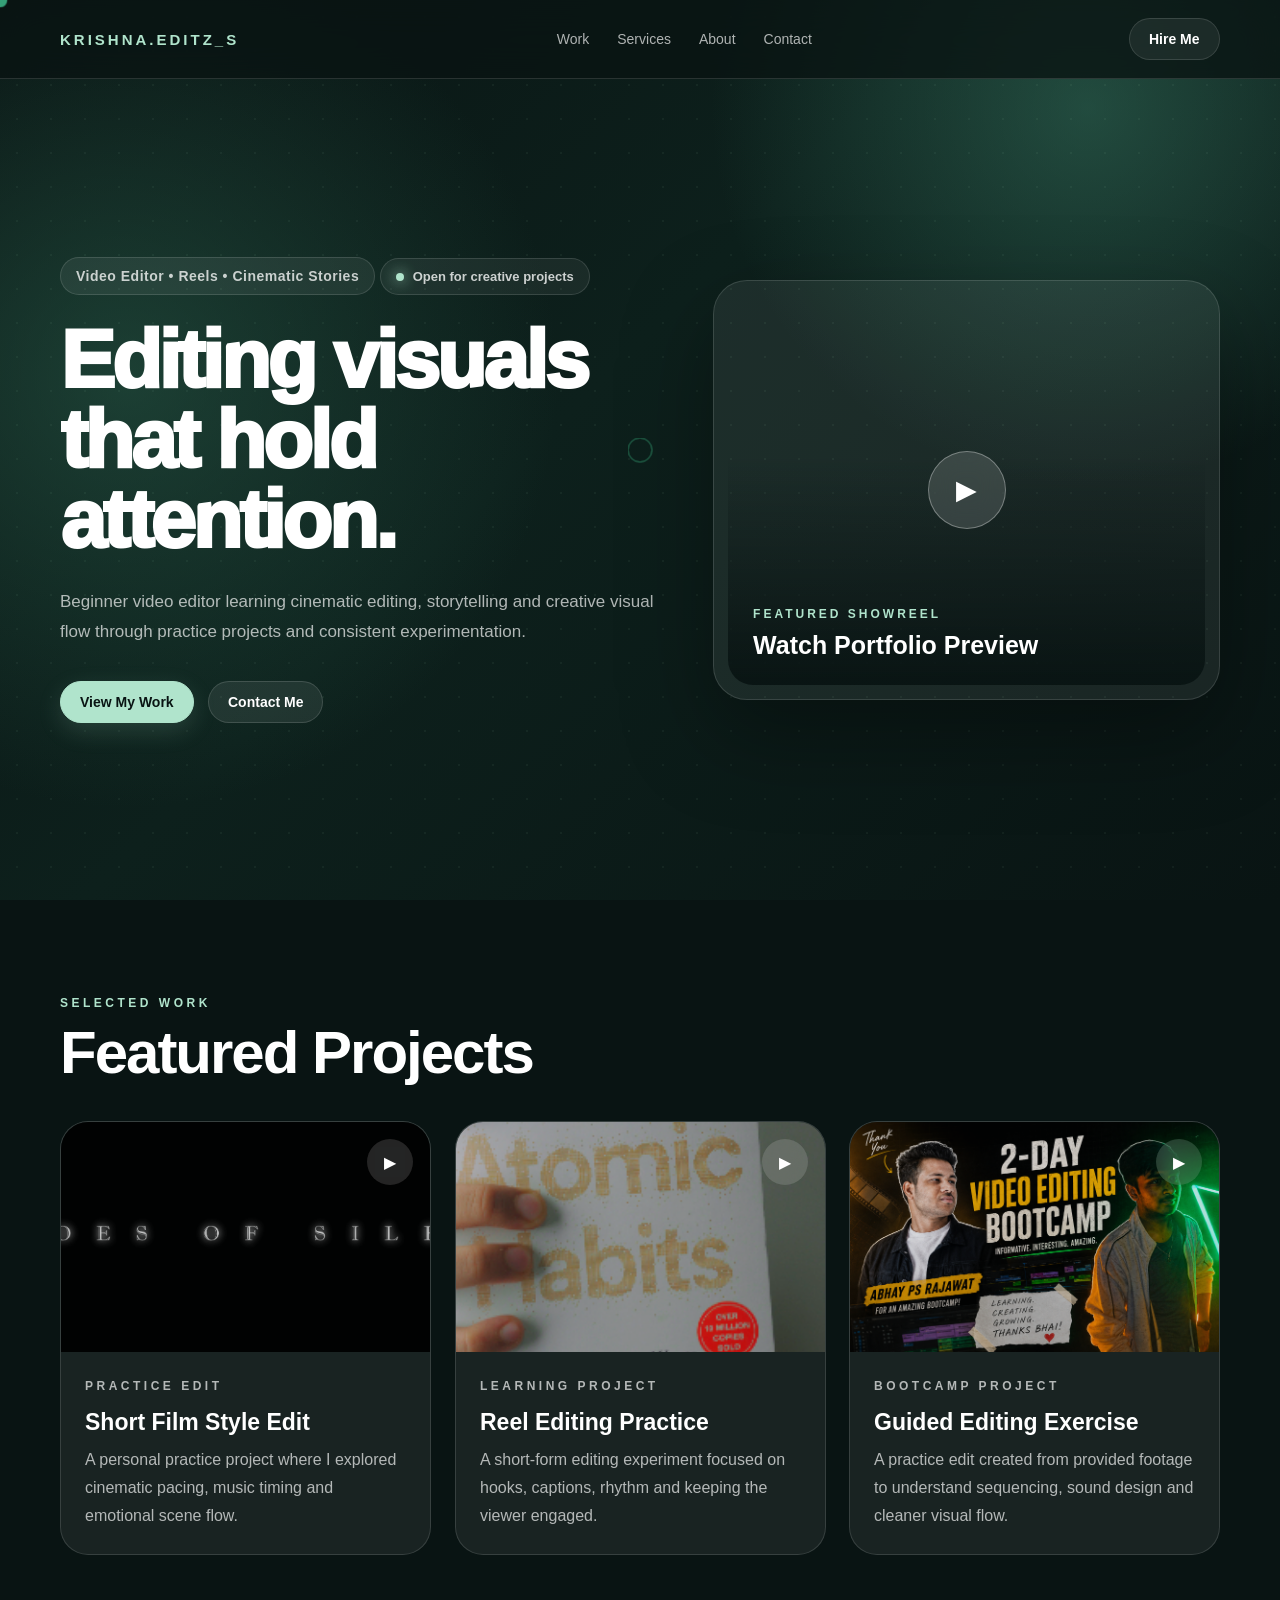
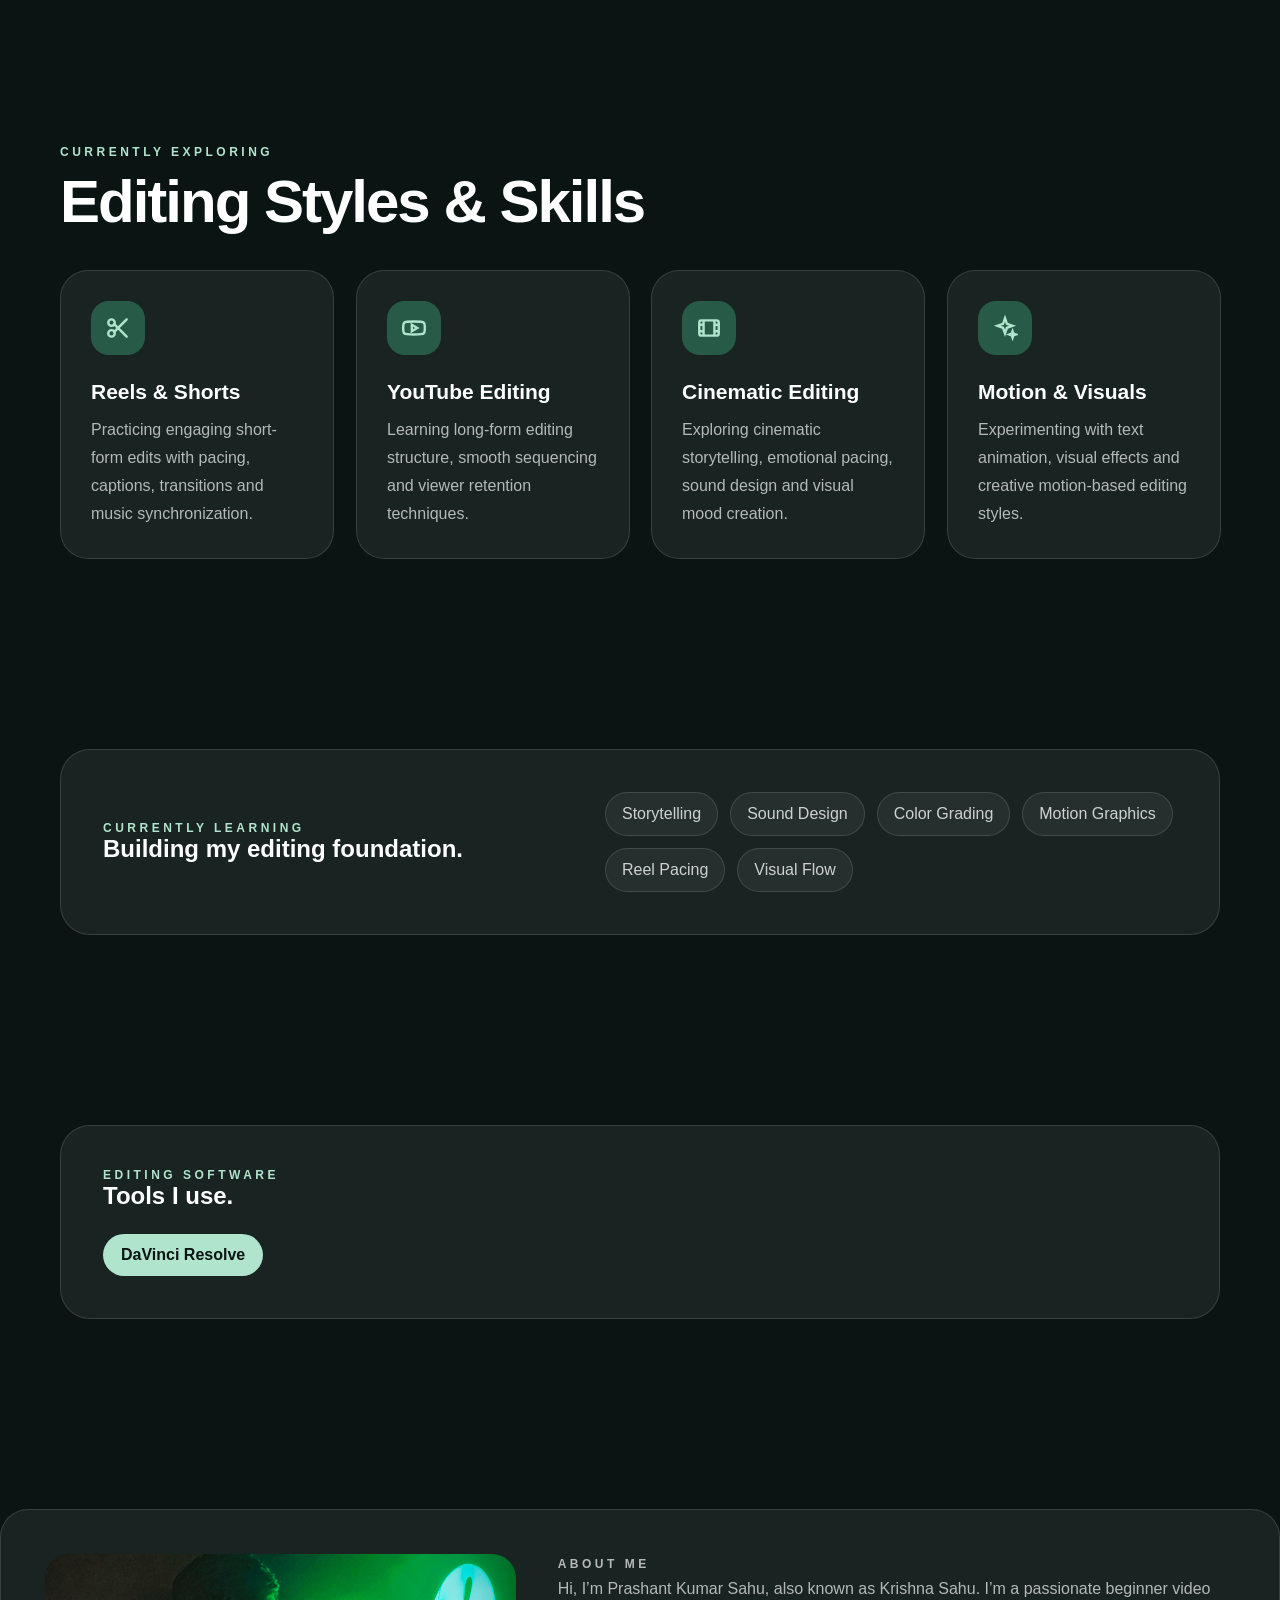
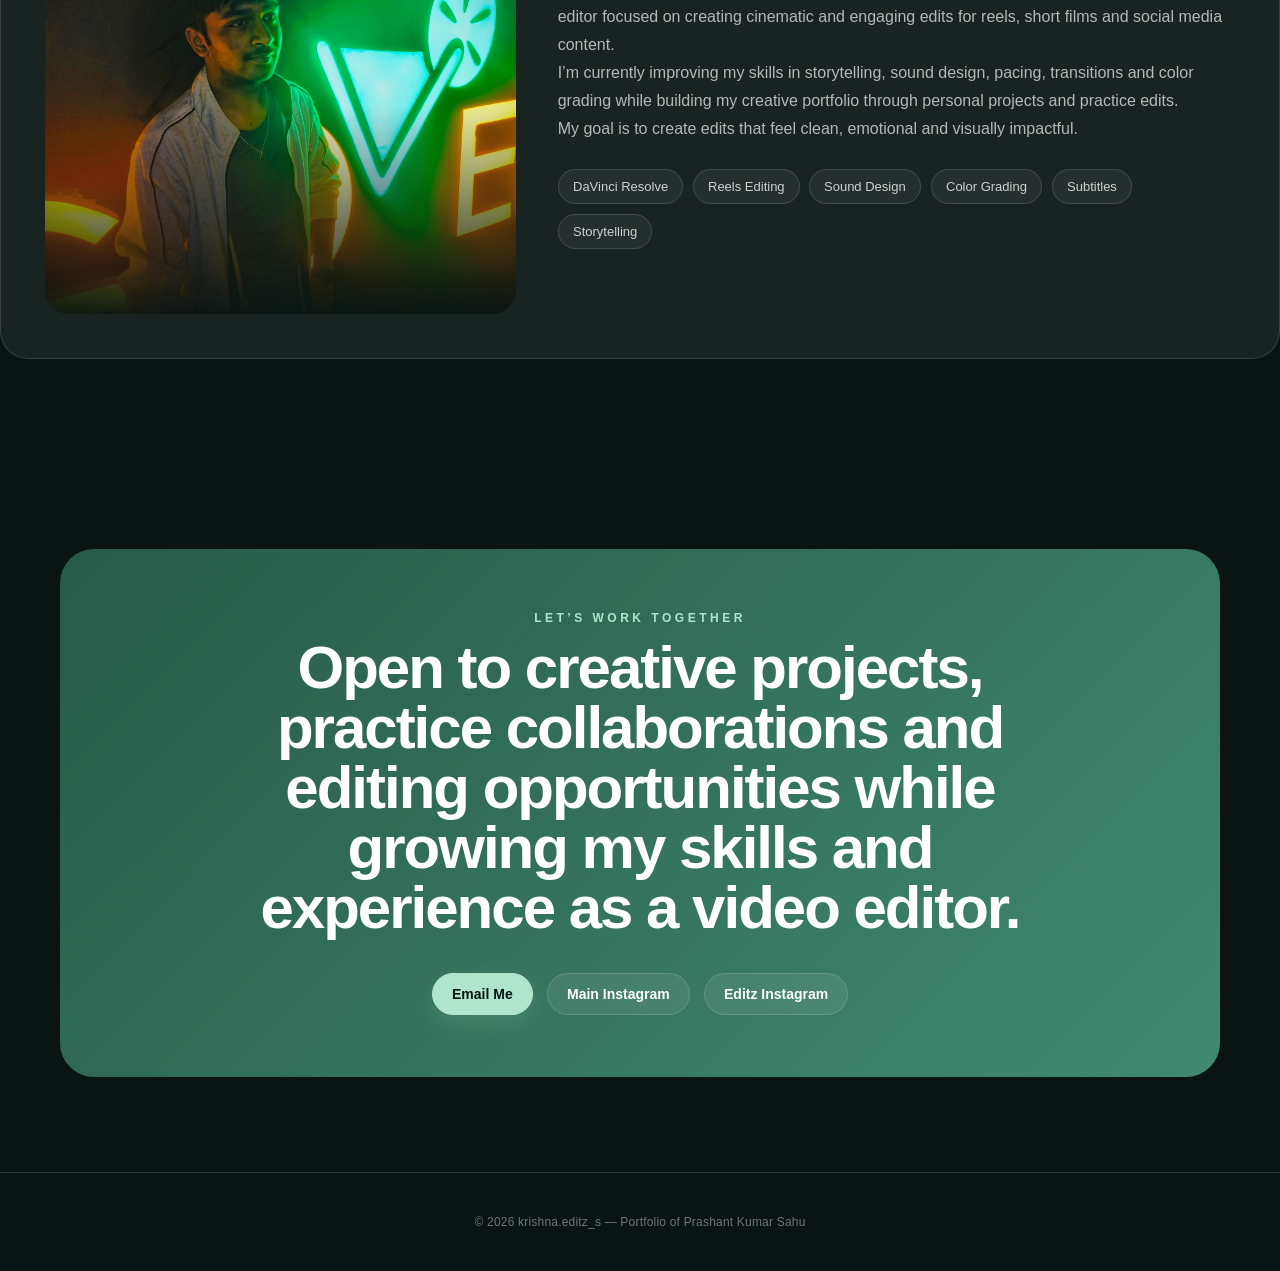
==== index.html @ 29ef4df9 "Add files via upload" ====
<!DOCTYPE html>
<html lang="en">
<head>
  <meta charset="UTF-8" />
  <meta name="viewport" content="width=device-width, initial-scale=1.0" />

  <title>krishna.editz_s | Video Editor Portfolio</title>

  <link rel="stylesheet" href="style.css" />
  <link rel="icon" href="images/Logo.png" />
  <link rel="preload" as="image" href="images/Logo.png">

  <meta name="title" content="krishna.editz_s | Video Editor Portfolio" />
  <meta name="description" content="Portfolio of Prashant Kumar Sahu (Krishna Sahu) — beginner video editor exploring cinematic storytelling, reels, short films and creative visual editing." />
  <meta name="theme-color" content="#091413">
  <meta property="og:type" content="website" />
  <meta property="og:title" content="krishna.editz_s | Video Editor Portfolio" />
  <meta property="og:description" content="Cinematic editing portfolio featuring reels, short-form edits, storytelling practice and creative visual projects." />
  <meta property="og:image" content="https://krishna-sahu-2007.github.io/portfolio/images/preview.jpg" />
  <meta property="og:url" content="https://krishna-sahu-2007.github.io/portfolio/" />

  <meta name="twitter:card" content="summary_large_image" />
  <meta name="twitter:title" content="krishna.editz_s | Video Editor Portfolio" />
  <meta name="twitter:description" content="Cinematic editing portfolio featuring reels, storytelling and creative editing practice projects." />
  <meta name="twitter:image" content="https://krishna-sahu-2007.github.io/portfolio/images/preview.jpg" />
</head>

<body>
  <div class="cursor" id="cursor"></div>
  <div class="cursor-ring" id="cursorRing"></div>

  <header class="site-header">
    <div class="container nav">
      <a href="#" class="brand" data-cursor="heading">krishna.editz_s</a>

      <nav class="nav-links">
        <a href="#work">Work</a>
        <a href="#services">Services</a>
        <a href="#about">About</a>
        <a href="#contact">Contact</a>
      </nav>

      <a href="mailto:anuradhasahu146@gmail.com" class="nav-btn">Hire Me</a>
    </div>
  </header>

  <main>
    <section class="hero section-padding">
      <div class="container hero-grid">
        <div class="hero-content">
          <p class="mini-title">Video Editor • Reels • Cinematic Stories</p>

          <div class="availability-badge">
            <span></span>
            Open for creative projects
          </div>

          <h1 data-cursor="heading">Editing visuals that hold attention.</h1>

          <p class="hero-text" data-cursor="text">
            Beginner video editor learning cinematic editing, storytelling and creative
            visual flow through practice projects and consistent experimentation.
          </p>

          <div class="hero-buttons">
            <a href="#work" class="btn primary-btn" data-cursor="mint">View My Work</a>
            <a href="mailto:anuradhasahu146@gmail.com" class="btn ghost-btn">Contact Me</a>
          </div>
        </div>

        <div class="showreel-card">
          <div class="video-preview" onclick="openVideo('https://www.youtube.com/embed/2SiFcVLpPB8')">
            <div class="play-btn">▶</div>
            <div class="preview-info">
              <p>Featured Showreel</p>
              <h3>Watch Portfolio Preview</h3>
            </div>
          </div>
        </div>
      </div>
    </section>

    <section id="work" class="section-padding">
      <div class="container">
        <div class="section-heading">
          <p class="mini-title">Selected Work</p>
          <h2 data-cursor="heading">Featured Projects</h2>
        </div>

        <div class="project-grid">
          <article class="project-card">
            <div class="project-thumb" onclick="openVideo('https://www.youtube.com/embed/-dRDB3X81lQ')">
              <img src="images/Project1.png" alt="Cinematic edit" loading="lazy" />
            </div>
            <div class="project-info">
              <p class="mini-title">Practice Edit</p>
              <h3>Short Film Style Edit</h3>
              <p data-cursor="text">
                A personal practice project where I explored cinematic pacing, music timing
                and emotional scene flow.
              </p>
            </div>
          </article>

          <article class="project-card">
            <div class="project-thumb" onclick="openVideo('https://www.youtube.com/embed/yXLHQRRutcE')">
              <img src="images/Project3.png" alt="Reel edit" loading="lazy" />
            </div>
            <div class="project-info">
              <p class="mini-title">Learning Project</p>
              <h3>Reel Editing Practice</h3>
              <p data-cursor="text">
                A short-form editing experiment focused on hooks, captions, rhythm and
                keeping the viewer engaged.
              </p>
            </div>
          </article>

          <article class="project-card">
            <div class="project-thumb" onclick="openVideo('https://www.youtube.com/embed/7r-OnyXQh6k')">
              <img src="images/Project2.png" alt="Bootcamp edit" loading="lazy" />
            </div>
            <div class="project-info">
              <p class="mini-title">Bootcamp Project</p>
              <h3>Guided Editing Exercise</h3>
              <p data-cursor="text">
                A practice edit created from provided footage to understand sequencing,
                sound design and cleaner visual flow.
              </p>
            </div>
          </article>
        </div>
      </div>
    </section>

    <section id="services" class="section-padding">
      <div class="container">
        <div class="section-heading">
          <p class="mini-title">Currently Exploring</p>
          <h2 data-cursor="heading">Editing Styles & Skills</h2>
        </div>

        <div class="service-grid">
          <div class="service-card">
            <span>
              <svg viewBox="0 0 24 24" fill="none" stroke="currentColor" stroke-width="2" stroke-linecap="round">
                <circle cx="6" cy="7" r="3"></circle>
                <circle cx="6" cy="17" r="3"></circle>
                <path d="M8.5 8.5 20 20"></path>
                <path d="M8.5 15.5 20 4"></path>
              </svg>
            </span>
            <h3>Reels & Shorts</h3>
            <p data-cursor="text">Practicing engaging short-form edits with pacing, captions, transitions and music synchronization.</p>
          </div>

          <div class="service-card">
            <span>
              <svg viewBox="0 0 24 24" fill="none" stroke="currentColor" stroke-width="2">
                <path d="M22 12s0-4-1-5-5-1-9-1-8 0-9 1-1 5-1 5 0 4 1 5 5 1 9 1 8 0 9-1 1-5 1-5Z"/>
                <path d="m10 9 5 3-5 3V9Z"/>
              </svg>
            </span>
            <h3>YouTube Editing</h3>
            <p data-cursor="text">Learning long-form editing structure, smooth sequencing and viewer retention techniques.</p>
          </div>

          <div class="service-card">
            <span>
              <svg viewBox="0 0 24 24" fill="none" stroke="currentColor" stroke-width="2">
                <rect x="3" y="5" width="18" height="14" rx="2"/>
                <path d="M7 5v14M17 5v14M3 9h4M3 15h4M17 9h4M17 15h4"/>
              </svg>
            </span>
            <h3>Cinematic Editing</h3>
            <p data-cursor="text">Exploring cinematic storytelling, emotional pacing, sound design and visual mood creation.</p>
          </div>

          <div class="service-card">
            <span>
              <svg viewBox="0 0 24 24" fill="none" stroke="currentColor" stroke-width="2">
                <path d="M12 3l1.8 5.2L19 10l-5.2 1.8L12 17l-1.8-5.2L5 10l5.2-1.8L12 3Z"/>
                <path d="M19 15l.8 2.2L22 18l-2.2.8L19 21l-.8-2.2L16 18l2.2-.8L19 15Z"/>
              </svg>
            </span>
            <h3>Motion & Visuals</h3>
            <p data-cursor="text">Experimenting with text animation, visual effects and creative motion-based editing styles.</p>
          </div>
        </div>
      </div>
    </section>

    <section class="section-padding">
      <div class="container learning-card">
        <div>
          <p class="mini-title">Currently Learning</p>
          <h2 data-cursor="heading">Building my editing foundation.</h2>
        </div>

        <div class="learning-list">
          <span>Storytelling</span>
          <span>Sound Design</span>
          <span>Color Grading</span>
          <span>Motion Graphics</span>
          <span>Reel Pacing</span>
          <span>Visual Flow</span>
        </div>
      </div>
    </section>

    <section class="section-padding">
      <div class="container software-card">
        <p class="mini-title">Editing Software</p>
        <h2 data-cursor="heading">Tools I use.</h2>

        <div class="software-pills">
          <span data-cursor="mint">DaVinci Resolve</span>
        </div>
      </div>
    </section>

    <section id="about" class="section-padding">
      <div class="container about-card">
        <div class="about-image"></div>

        <div class="about-content">
          <p class="mini-title">About Me</p>

          <p data-cursor="text">
            Hi, I’m Prashant Kumar Sahu, also known as Krishna Sahu. I’m a passionate
            beginner video editor focused on creating cinematic and engaging edits for
            reels, short films and social media content.
          </p>

          <p data-cursor="text">
            I’m currently improving my skills in storytelling, sound design, pacing,
            transitions and color grading while building my creative portfolio through
            personal projects and practice edits.
          </p>

          <p data-cursor="text">
            My goal is to create edits that feel clean, emotional and visually impactful.
          </p>

          <div class="skills">
            <span>DaVinci Resolve</span>
            <span>Reels Editing</span>
            <span>Sound Design</span>
            <span>Color Grading</span>
            <span>Subtitles</span>
            <span>Storytelling</span>
          </div>
        </div>
      </div>
    </section>

    <section id="contact" class="section-padding">
      <div class="container contact-card">
        <p class="mini-title">Let’s Work Together</p>

        <h2 data-cursor="heading">
          Open to creative projects, practice collaborations and editing opportunities
          while growing my skills and experience as a video editor.
        </h2>

        <div class="contact-buttons">
          <a href="mailto:anuradhasahu146@gmail.com" class="btn primary-btn" data-cursor="mint">Email Me</a>
          <a href="https://www.instagram.com/krishna.sahu.08/" target="_blank" class="btn ghost-btn">Main Instagram</a>
          <a href="https://www.instagram.com/krishna.editz_s/" target="_blank" class="btn ghost-btn">Editz Instagram</a>
        </div>
      </div>
    </section>
  </main>

  <footer>
    <p>© 2026 krishna.editz_s — Portfolio of Prashant Kumar Sahu</p>
  </footer>

  <div class="video-modal" id="videoModal">
    <div class="modal-content">
      <button class="close-btn" onclick="closeVideo()">×</button>
      <iframe id="videoFrame" src="" allow="autoplay; encrypted-media; picture-in-picture" allowfullscreen></iframe>
    </div>
  </div>

  <script src="script.js" defer></script>
</body>
</html>
---- style.css ----
:root {
  --dark: #091413;
  --deep: #285A48;
  --green: #408A71;
  --mint: #B0E4CC;
  --white: #ffffff;
  --muted: rgba(255, 255, 255, 0.68);
  --line: rgba(255, 255, 255, 0.13);
  --glass: rgba(255, 255, 255, 0.065);
}
* {
  margin: 0;
  padding: 0;
  box-sizing: border-box;
}

html {
  scroll-behavior: smooth;
}

body {
  font-family: Inter, Arial, Helvetica, sans-serif;
  background: var(--dark);
  color: var(--white);
  overflow-x: hidden;
  cursor: none;
}

body::before {
  content: "";
  position: fixed;
  inset: 0;
  z-index: -2;
  background:
    radial-gradient(circle at 85% 12%, rgba(64, 138, 113, 0.42), transparent 28%),
    radial-gradient(circle at 10% 42%, rgba(40, 90, 72, 0.58), transparent 34%),
    linear-gradient(135deg, #091413 0%, #0d201c 45%, #091413 100%);
}

body::after {
  content: "";
  position: fixed;
  inset: 0;
  z-index: -1;
  opacity: 0.22;
  pointer-events: none;
  background-image: radial-gradient(rgba(176, 228, 204, 0.25) 1px, transparent 1px);
  background-size: 34px 34px;
}

a {
  color: inherit;
  text-decoration: none;
}

img {
  width: 100%;
  display: block;
}

.container {
  width: min(1160px, calc(100% - 40px));
  margin: auto;
}

.section-padding {
  padding: 95px 0;
}
.site-header {
  position: sticky;
  top: 0;
  z-index: 50;
  background: rgba(9, 20, 19, 0.78);
  border-bottom: 1px solid var(--line);
  backdrop-filter: blur(18px);
  transition: background 0.25s ease, box-shadow 0.25s ease;
}

.site-header.scrolled {
  background: rgba(5, 14, 13, 0.92);
  box-shadow: 0 10px 35px rgba(0, 0, 0, 0.28);
  backdrop-filter: blur(22px);
}

.nav {
  height: 78px;
  display: flex;
  align-items: center;
  justify-content: space-between;
  gap: 24px;
  transition: height 0.2s ease;
}

.site-header.scrolled .nav {
  height: 68px;
}

.brand {
  color: var(--mint);
  font-size: 15px;
  font-weight: 900;
  letter-spacing: 3px;
  text-transform: uppercase;
}

.nav-links {
  display: flex;
  align-items: center;
  gap: 28px;
  color: var(--muted);
  font-size: 14px;
}

.nav-links a:hover {
  color: var(--white);
}
.nav-btn,
.btn {
  display: inline-flex;
  align-items: center;
  justify-content: center;
  padding: 12px 19px;
  border-radius: 999px;
  font-size: 14px;
  font-weight: 800;
  border: 1px solid var(--line);
  transition:
    transform 0.2s cubic-bezier(0.25, 1, 0.5, 1),
    border-color 0.2s ease,
    background 0.2s ease,
    box-shadow 0.2s ease;
  will-change: transform;
}

.nav-btn,
.ghost-btn {
  background: var(--glass);
  color: var(--white);
}

.primary-btn {
  background: var(--mint);
  color: var(--dark);
  border-color: var(--mint);
  box-shadow: 0 8px 24px rgba(176, 228, 204, 0.15);
}

.ghost-btn {
  background: rgba(255, 255, 255, 0.08);
  border: 1px solid rgba(255, 255, 255, 0.14);
  color: var(--white);
}

.nav-btn:hover,
.btn:hover {
  transform: translateY(-2px) scale(1.025);
  border-color: rgba(255, 255, 255, 0.38);
}

.primary-btn:hover {
  box-shadow: 
    0 0 20px rgba(176, 228, 204, 0.4), 
    0 0 40px rgba(176, 228, 204, 0.2);
  border-color: #ffffff;
}

.ghost-btn:hover {
  background: rgba(255, 255, 255, 0.14);
  border-color: rgba(255, 255, 255, 0.6);
  box-shadow: 
    0 0 15px rgba(255, 255, 255, 0.15), 
    0 0 30px rgba(255, 255, 255, 0.05);
}

.nav-btn:hover {
  border-color: var(--mint);
  box-shadow: 0 0 18px rgba(176, 228, 204, 0.25);
}

.nav-btn:active,
.btn:active {
  transform: translateY(0) scale(0.98);
}
.hero {
  min-height: calc(100vh - 78px);
  display: flex;
  align-items: center;
}

.hero-grid {
  display: grid;
  grid-template-columns: 1.08fr 0.92fr;
  gap: 58px;
  align-items: center;
}

.availability-badge {
  display: inline-flex;
  align-items: center;
  gap: 9px;
  padding: 10px 15px;
  margin-bottom: 18px;
  border-radius: 999px;
  border: 1px solid var(--line);
  background: rgba(255, 255, 255, 0.06);
  color: rgba(255, 255, 255, 0.78);
  font-size: 13px;
  font-weight: 700;
}

.availability-badge span {
  width: 8px;
  height: 8px;
  background: var(--mint);
  border-radius: 50%;
  box-shadow: 0 0 14px var(--mint);
}

.mini-title {
  color: var(--mint);
  text-transform: uppercase;
  letter-spacing: 3.5px;
  font-size: 12px;
  font-weight: 900;
}

.hero-content .mini-title {
  display: inline-block;
  padding: 10px 15px;
  border: 1px solid var(--line);
  border-radius: 999px;
  background: var(--glass);
  color: rgba(255, 255, 255, 0.76);
  margin-bottom: 25px;
  text-transform: none;
  letter-spacing: 0.5px;
  font-size: 14px;
}

.hero-content h1 {
  display: inline-block;
  max-width: 100%;
}

h1 {
  max-width: 720px;
  font-size: clamp(44px, 6.7vw, 82px);
  line-height: 0.98;
  letter-spacing: -3.5px;
  font-weight: 950;
}

.hero-text {
  max-width: 610px;
  color: var(--muted);
  font-size: 17px;
  line-height: 1.75;
  margin-top: 26px;
}

.hero-buttons {
  display: flex;
  flex-wrap: wrap;
  gap: 14px;
  margin-top: 35px;
}
.showreel-card {
  border: 1px solid var(--line);
  background: var(--glass);
  border-radius: 34px;
  padding: 14px;
  box-shadow: 0 35px 90px rgba(0, 0, 0, 0.34);
}

.video-preview {
  min-height: 390px;
  border-radius: 25px;
  overflow: hidden;
  cursor: none;
  position: relative;
  background:
    linear-gradient(to top, rgba(9, 20, 19, 0.96), transparent 58%),
    url("images/Logo.png") center/cover;
}

.play-btn {
  position: absolute;
  left: 50%;
  top: 50%;
  transform: translate(-50%, -50%);
  width: 78px;
  height: 78px;
  border-radius: 50%;
  display: grid;
  place-items: center;
  background: rgba(255, 255, 255, 0.14);
  border: 1px solid rgba(255, 255, 255, 0.32);
  backdrop-filter: blur(14px);
  font-size: 27px;
}

.preview-info {
  position: absolute;
  left: 25px;
  right: 25px;
  bottom: 25px;
}

.preview-info p {
  color: var(--mint);
  font-size: 12px;
  text-transform: uppercase;
  letter-spacing: 3px;
  font-weight: 900;
  margin-bottom: 10px;
}

.preview-info h3 {
  font-size: 25px;
}
.section-heading {
  max-width: 780px;
  margin-bottom: 38px;
  display: flex;
  flex-direction: column;
  align-items: flex-start;
}

.section-heading h2,
.software-card h2 {
  display: inline-block;
  max-width: 100%;
}

.section-heading h2,
.about-content h2,
.contact-card h2 {
  font-size: clamp(34px, 5vw, 60px);
  line-height: 1;
  letter-spacing: -2px;
  margin-top: 13px;
}

.section-subtitle {
  color: var(--muted);
  line-height: 1.7;
  margin-top: 16px;
}
.project-grid {
  display: grid;
  grid-template-columns: repeat(3, 1fr);
  gap: 24px;
}

.project-card,
.service-card,
.about-card,
.learning-card,
.software-card {
  background: var(--glass);
  border: 1px solid var(--line);
  border-radius: 28px;
  overflow: hidden;
}

.project-card {
  transition:
    transform 0.18s ease,
    border-color 0.18s ease,
    background 0.18s ease;
  will-change: transform;
}

.project-card:hover {
  transform: translateY(-5px);
  border-color: rgba(255, 255, 255, 0.22);
}

.project-thumb {
  aspect-ratio: 16 / 10;
  overflow: hidden;
  position: relative;
  cursor: none;
}

.project-thumb img {
  height: 100%;
  object-fit: cover;
  opacity: 0.9;
  transition: transform 0.6s ease;
}

.project-card:hover .project-thumb img {
  transform: scale(1.08);
}

.project-thumb::before {
  content: "";
  position: absolute;
  inset: 0;
  z-index: 1;
  background: linear-gradient(
    120deg,
    transparent 0%,
    rgba(255, 255, 255, 0.18) 45%,
    transparent 70%
  );
  transform: translateX(-120%);
  transition: transform 0.55s ease;
}

.project-card:hover .project-thumb::before {
  transform: translateX(120%);
}

.project-thumb::after {
  content: "▶";
  position: absolute;
  right: 17px;
  top: 17px;
  width: 46px;
  height: 46px;
  display: grid;
  place-items: center;
  border-radius: 50%;
  background: rgba(255, 255, 255, 0.14);
  backdrop-filter: blur(12px);
  z-index: 2;
  transition: transform 0.2s ease, background 0.2s ease;
}

.project-card:hover .project-thumb::after {
  transform: scale(1.1);
  background: rgba(176, 228, 204, 0.22);
}

.project-info {
  padding: 24px;
}

.project-info h3 {
  margin: 12px 0 10px;
  font-size: 23px;
}

.project-info p,
.service-card p,
.about-content p,
.hero-text {
  width: 100% !important;
  max-width: 100%;
  display: block !important;
  color: var(--muted);
  line-height: 1.75;
}
.service-grid {
  display: grid;
  grid-template-columns: repeat(4, 1fr);
  gap: 22px;
}

.service-card {
  padding: 30px;
  transition:
    transform 0.18s ease,
    border-color 0.18s ease,
    background 0.18s ease,
    box-shadow 0.18s ease;
  will-change: transform;
}

.service-card:hover {
  transform: translateY(-6px);
  border-color: rgba(255, 255, 255, 0.22);
  background: rgba(255, 255, 255, 0.08);
  box-shadow: 0 20px 45px rgba(0, 0, 0, 0.22);
}

.service-card span {
  width: 54px;
  height: 54px;
  display: grid;
  place-items: center;
  background: var(--deep);
  color: var(--mint);
  border-radius: 18px;
  font-size: 24px;
  margin-bottom: 25px;
  transition: transform 0.18s ease, background 0.18s ease;
}

.service-card span svg {
  width: 26px;
  height: 26px;
  stroke-width: 2.2;
}

.service-card:hover span {
  transform: scale(1.08);
  background: var(--green);
}

.service-card h3 {
  font-size: 21px;
  margin-bottom: 12px;
}

.about-card {
  display: grid;
  grid-template-columns: 0.82fr 1.18fr;
  gap: 42px;
  padding: 44px;
  width: 100% !important;

  opacity: 1;
  transform: translateX(0);

  transition:
    opacity 0.8s ease,
    transform 0.8s ease,
    border-color 0.25s ease,
    background 0.25s ease,
    box-shadow 0.25s ease;
}

.about-card.animate-about {
  opacity: 0;
  transform: translateX(-80px);
}

.about-card.animate-about.show {
  opacity: 1;
  transform: translateX(0);
}

.about-card.show:hover {
  transform: translateY(-6px) scale(1.01);
  border-color: rgba(255, 255, 255, 0.22);
  background: rgba(255, 255, 255, 0.08);
  box-shadow: 0 25px 50px rgba(0, 0, 0, 0.22);
}

.about-image {
  min-height: 360px;
  border-radius: 24px;
  background:
    linear-gradient(to top, rgba(9, 20, 19, 0.96), transparent 58%),
    url("images/my_image.jpg") center/cover;
}

.skills {
  display: flex;
  flex-wrap: wrap;
  gap: 10px;
  margin-top: 26px;
}

.skills span {
  padding: 9px 14px;
  border-radius: 999px;
  background: rgba(255, 255, 255, 0.055);
  border: 1px solid var(--line);
  color: rgba(255, 255, 255, 0.78);
  font-size: 13px;
  transition: transform 0.18s ease, background 0.18s ease, border-color 0.18s ease, color 0.18s ease;
  will-change: transform;
}

.skills span:hover {
  transform: translateY(-3px);
  background: rgba(176, 228, 204, 0.12);
  border-color: rgba(176, 228, 204, 0.35);
  color: var(--mint);
}
.learning-card {
  display: grid;
  grid-template-columns: 0.9fr 1.1fr;
  gap: 34px;
  align-items: center;
  padding: 42px;
  border-radius: 30px;
}

.learning-list {
  display: flex;
  flex-wrap: wrap;
  gap: 12px;
}

.learning-list span {
  padding: 12px 16px;
  border-radius: 999px;
  border: 1px solid var(--line);
  background: rgba(255, 255, 255, 0.055);
  color: rgba(255, 255, 255, 0.78);
  transition: transform 0.18s ease, color 0.18s ease, border-color 0.18s ease, background 0.18s ease;
}

.learning-list span:hover {
  transform: translateY(-4px);
  color: var(--mint);
  border-color: rgba(176, 228, 204, 0.35);
  background: rgba(176, 228, 204, 0.1);
}

.software-card {
  padding: 42px;
  border-radius: 30px;
}

.software-pills {
  margin-top: 24px;
  display: flex;
  gap: 12px;
  flex-wrap: wrap;
}

.software-pills span {
  padding: 12px 18px;
  border-radius: 999px;
  background: var(--mint);
  color: var(--dark);
  font-weight: 900;
}
.contact-card {
  text-align: center;
  padding: 62px 28px;
  border-radius: 34px;
  background: linear-gradient(135deg, var(--deep), var(--green));
}

.contact-card h2 {
  max-width: 850px;
  margin-left: auto;
  margin-right: auto;
}

.contact-buttons {
  display: flex;
  justify-content: center;
  flex-wrap: wrap;
  gap: 14px;
  margin-top: 35px;
}
footer {
  border-top: 1px solid var(--line);
  padding: 40px 20px;
  display: flex;
  justify-content: center;
  align-items: center;
  background: var(--dark);
  box-sizing: border-box;
  width: 100%;
}

footer p {
  width: auto !important;
  max-width: 100%;
  text-align: center;
  color: rgba(255, 255, 255, 0.42);
  font-size: 12px;
  line-height: 1.5;
  letter-spacing: 0.2px;
  margin: 0 !important;
  display: inline-block !important;
}
.video-modal {
  position: fixed;
  inset: 0;
  z-index: 100;
  background: rgba(0, 0, 0, 0.84);
  display: none;
  align-items: center;
  justify-content: center;
  padding: 22px;
}

.video-modal.active {
  display: flex;
}

.modal-content {
  width: min(950px, 100%);
  position: relative;
  border-radius: 26px;
  padding: 14px;
  background: #07100f;
  border: 1px solid var(--line);
}

.close-btn {
  position: absolute;
  right: 8px;
  top: -52px;
  width: 43px;
  height: 43px;
  border-radius: 50%;
  background: rgba(255, 255, 255, 0.13);
  border: 1px solid rgba(255, 255, 255, 0.25);
  color: white;
  font-size: 24px;
  cursor: pointer;
}

iframe {
  width: 100%;
  aspect-ratio: 16 / 9;
  border: 0;
  border-radius: 18px;
}
.cursor {
  position: fixed;
  left: 0;
  top: 0;
  width: 15px;
  height: 15px;
  background-color: rgba(62,180,137);
  border-radius: 50%;
  pointer-events: none;
  z-index: 999999;
  transform: translate(-50%, -50%);
  mix-blend-mode: difference;
}

.cursor-ring {
  position: fixed;
  left: 50%;
  top: 50%;
  width: 25px;
  height: 25px;
  border: 1px solid rgba(62,180,137, 0.8);
  border-radius: 50%;
  pointer-events: none;
  z-index: 999998;
  transform: translate(-50%, -50%);
  background-color: transparent;
  mix-blend-mode: difference;
}

.cursor, .cursor-ring {
  transition: 
    width 0.28s cubic-bezier(0.25, 1, 0.5, 1),
    height 0.28s cubic-bezier(0.25, 1, 0.5, 1),
    background-color 0.25s ease-in-out,
    border-color 0.25s ease-in-out,
    opacity 0.25s ease-in-out;
}

.cursor-ring.cursor-hover-text {
  width: 36px;
  height: 36px;
  border-color: #ffffff;
  background-color: rgba(62,180,137);
}

.cursor-ring.cursor-hover-heading {
  width: 40px;
  height: 40px;
  background-color: rgba(62,180,137);
  border-color: rgba(62,180,137);
}

.cursor.cursor-hover-heading {
  opacity: 0;
}

.cursor.cursor-hover-text{
  opacity: 0;
}

a, button, .project-card, .project-thumb, .video-preview, .service-card, .skills span,.contact-card {
  cursor: none !important;
}
@media (max-width: 930px) {
  .hero-grid,
  .about-card {
    grid-template-columns: 1fr;
  }

  .project-grid,
  .service-grid {
    grid-template-columns: repeat(2, 1fr);
  }

  .nav-links {
    display: none;
  }
}

@media (max-width: 768px) {
  .container {
    width: min(100% - 28px, 1160px);
  }

  .section-padding {
    padding: 64px 0;
  }

  .site-header {
    background: rgba(9, 20, 19, 0.92);
  }

  .nav {
    height: 70px;
  }

  .brand {
    font-size: 13px;
    letter-spacing: 2.2px;
  }

  .nav-links {
    display: none;
  }

  .nav-btn {
    display: inline-flex;
    width: auto;
    padding: 11px 17px;
    font-size: 13px;
  }

  .hero {
    min-height: auto;
    padding-top: 42px;
  }

  .hero-grid,
  .about-card,
  .learning-card {
    grid-template-columns: 1fr;
    gap: 34px;
  }

  h1 {
    max-width: 100%;
    font-size: clamp(44px, 15vw, 64px);
    line-height: 0.98;
    letter-spacing: -2.5px;
  }

  .hero-text {
    max-width: 100%;
    font-size: 15px;
    line-height: 1.65;
  }

  .hero-buttons,
  .contact-buttons {
    flex-direction: column;
  }

  .hero-buttons .btn,
  .contact-buttons .btn {
    width: 100%;
  }

  .showreel-card {
    border-radius: 26px;
    padding: 10px;
  }

  .video-preview {
    min-height: 280px;
    border-radius: 20px;
  }

  .preview-info h3 {
    font-size: 20px;
  }

  .project-grid,
  .service-grid {
    grid-template-columns: 1fr;
  }

  .project-info,
  .service-card,
  .software-card,
  .learning-card,
  .about-card {
    padding: 26px;
  }

  .section-heading h2,
  .about-content h2,
  .contact-card h2 {
    font-size: clamp(32px, 11vw, 46px);
    line-height: 1.05;
  }

  .contact-card {
    padding: 42px 22px;
    border-radius: 26px;
  }
}
@media (max-width: 620px) {
  .container {
    width: min(100% - 28px, 1160px);
  }

  .section-padding {
    padding: 70px 0;
  }

  .project-grid,
  .service-grid {
    grid-template-columns: 1fr;
  }

  .nav-btn {
    display: none;
  }

  h1 {
    font-size: clamp(42px, 15vw, 64px);
    line-height: 1;
  }

  .hero-text {
    font-size: 15px;
    line-height: 1.65;
  }

  .hero-buttons,
  .contact-buttons {
    flex-direction: column;
  }

  .btn,
  .nav-btn {
    width: 100%;
  }

  .learning-card {
    grid-template-columns: 1fr;
    padding: 28px;
  }

  .video-preview {
    min-height: 310px;
  }
}

@media (hover: none) and (pointer: coarse) {
  body {
    cursor: auto;
  }

  .cursor,
  .cursor-ring {
    display: none;
  }
}

@media (max-width: 768px) {

  .project-card,
  .service-card,
  .btn,
  .skills span {
    transition:
      transform 0.18s ease,
      box-shadow 0.25s ease,
      border-color 0.25s ease,
      background 0.25s ease;
  }

  .project-card:active,
  .service-card:active,
  .btn:active,
  .skills span:active {
    transform: scale(0.98);
  }
}

body.touch-device {
  cursor: auto;
}

html.touch-device,
html.touch-device body {
  cursor: auto !important;
}

html.touch-device .cursor,
html.touch-device .cursor-ring {
  display: none !important;
  opacity: 0 !important;
  visibility: hidden !important;
}
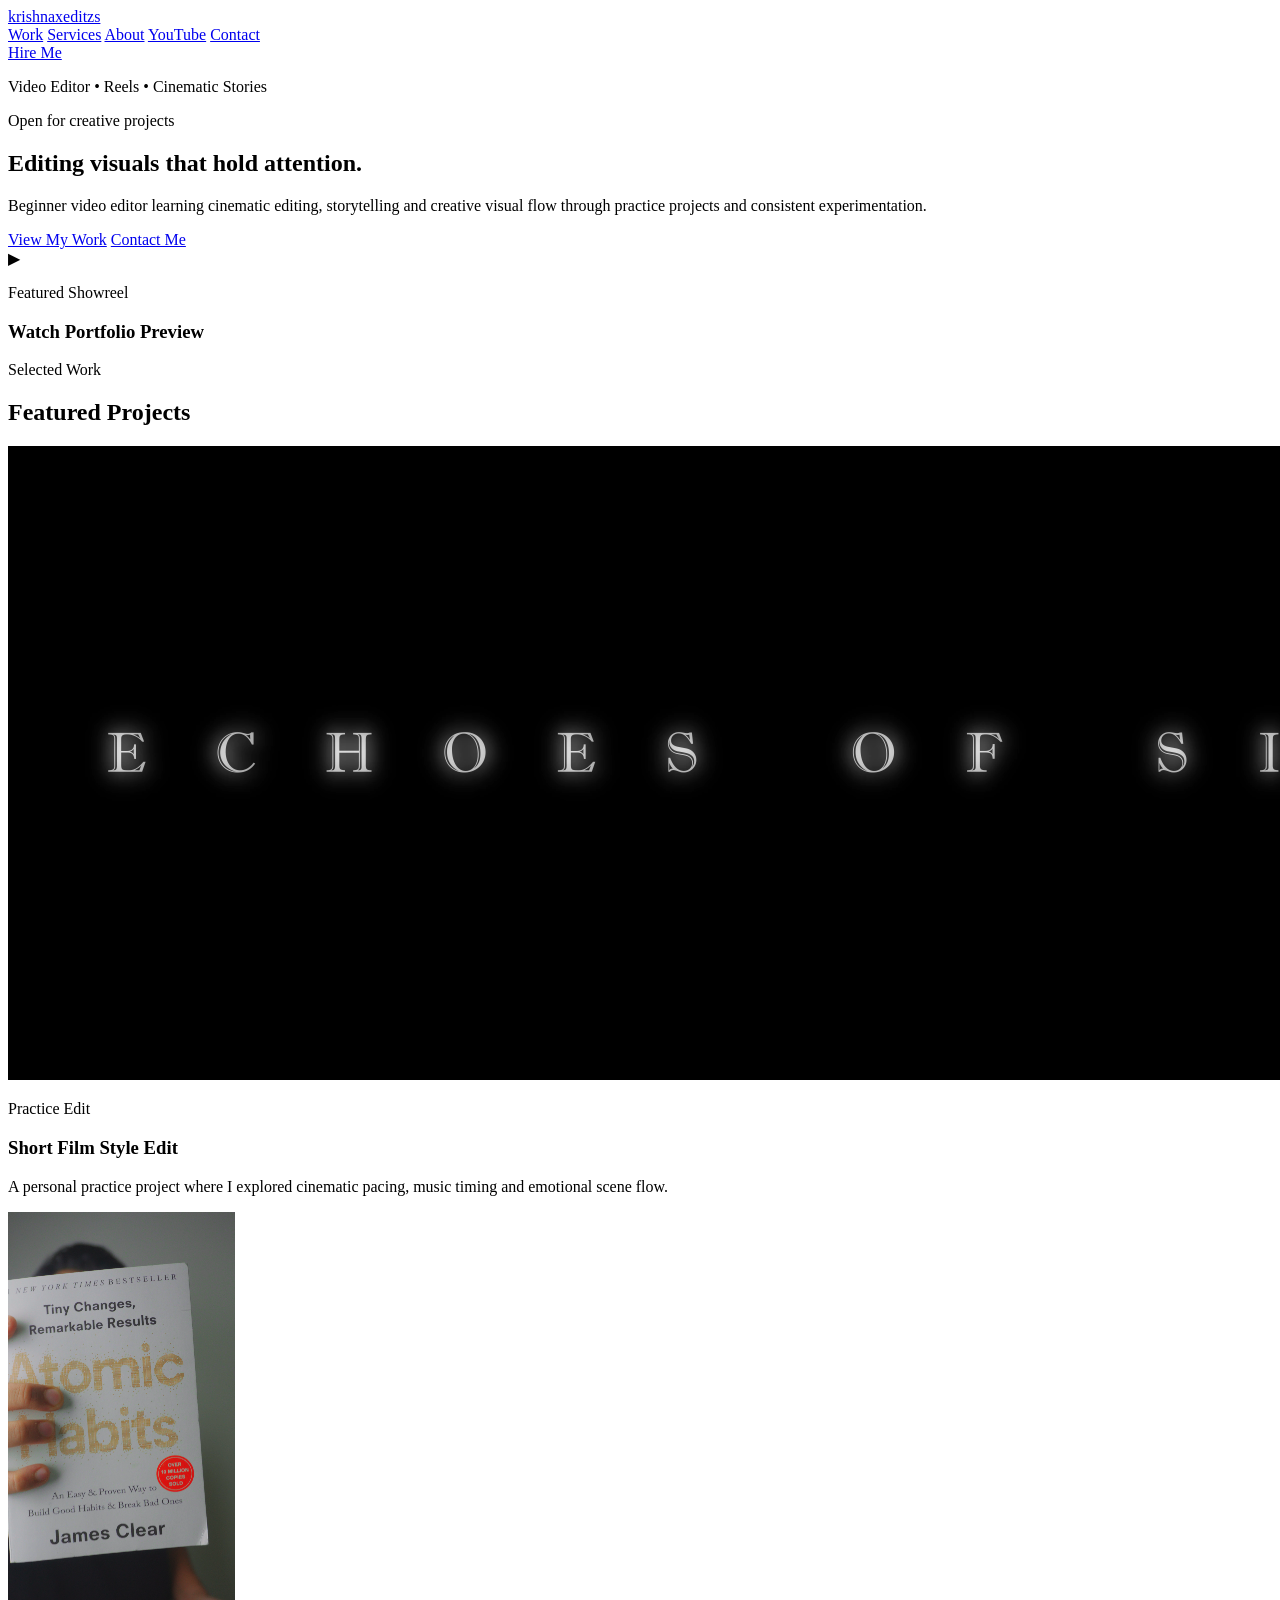
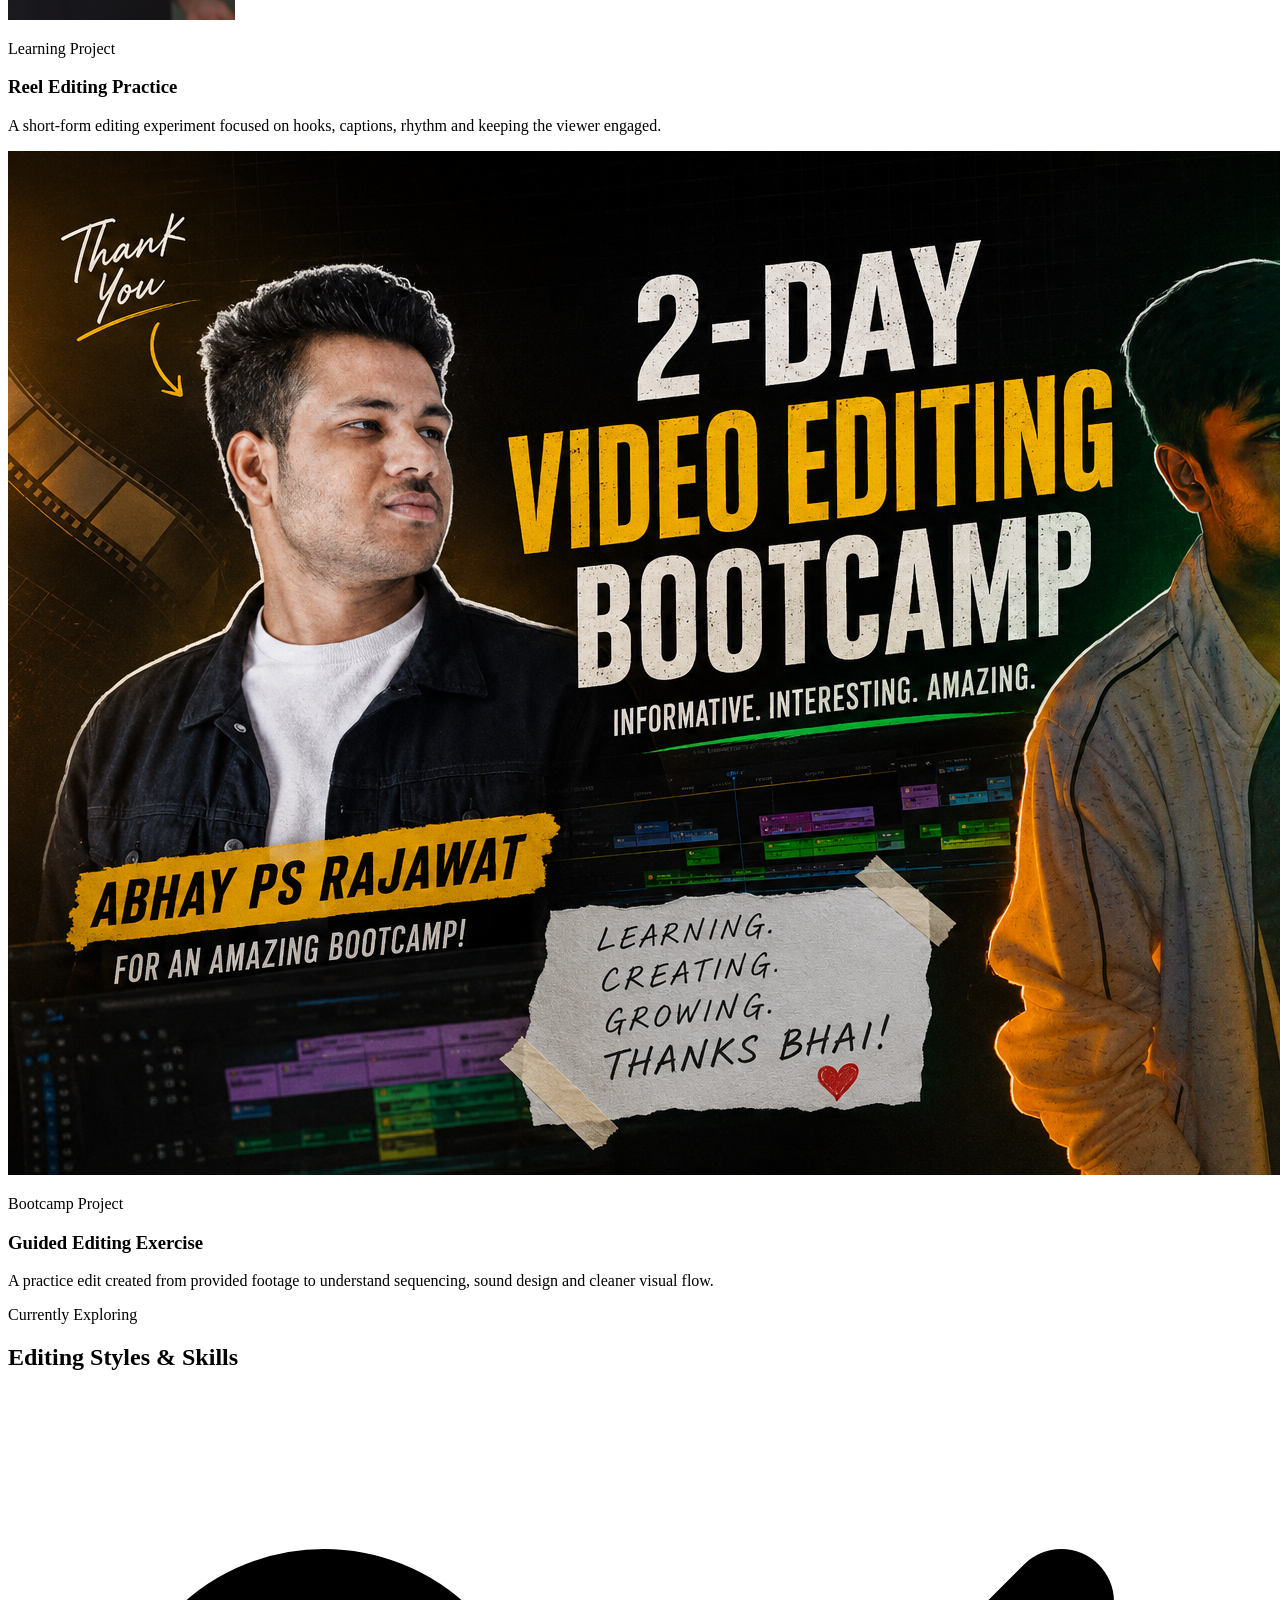
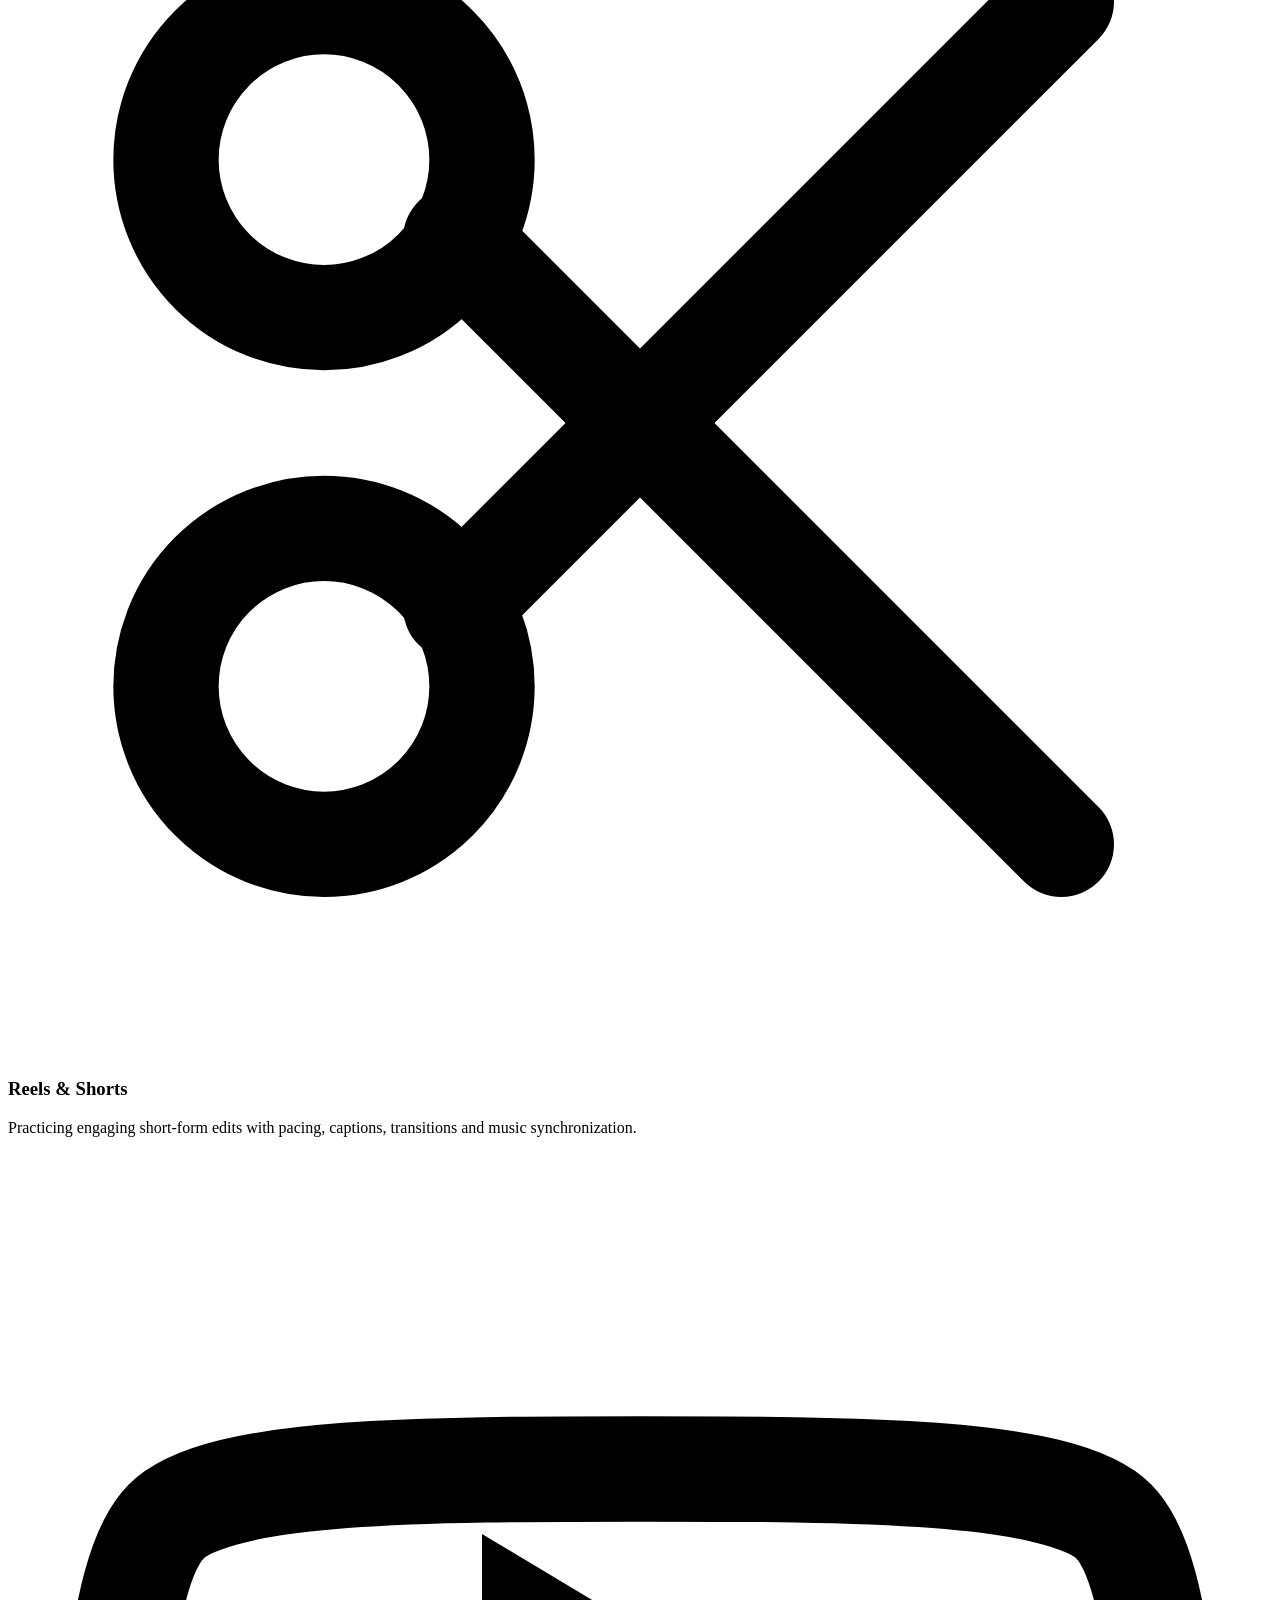
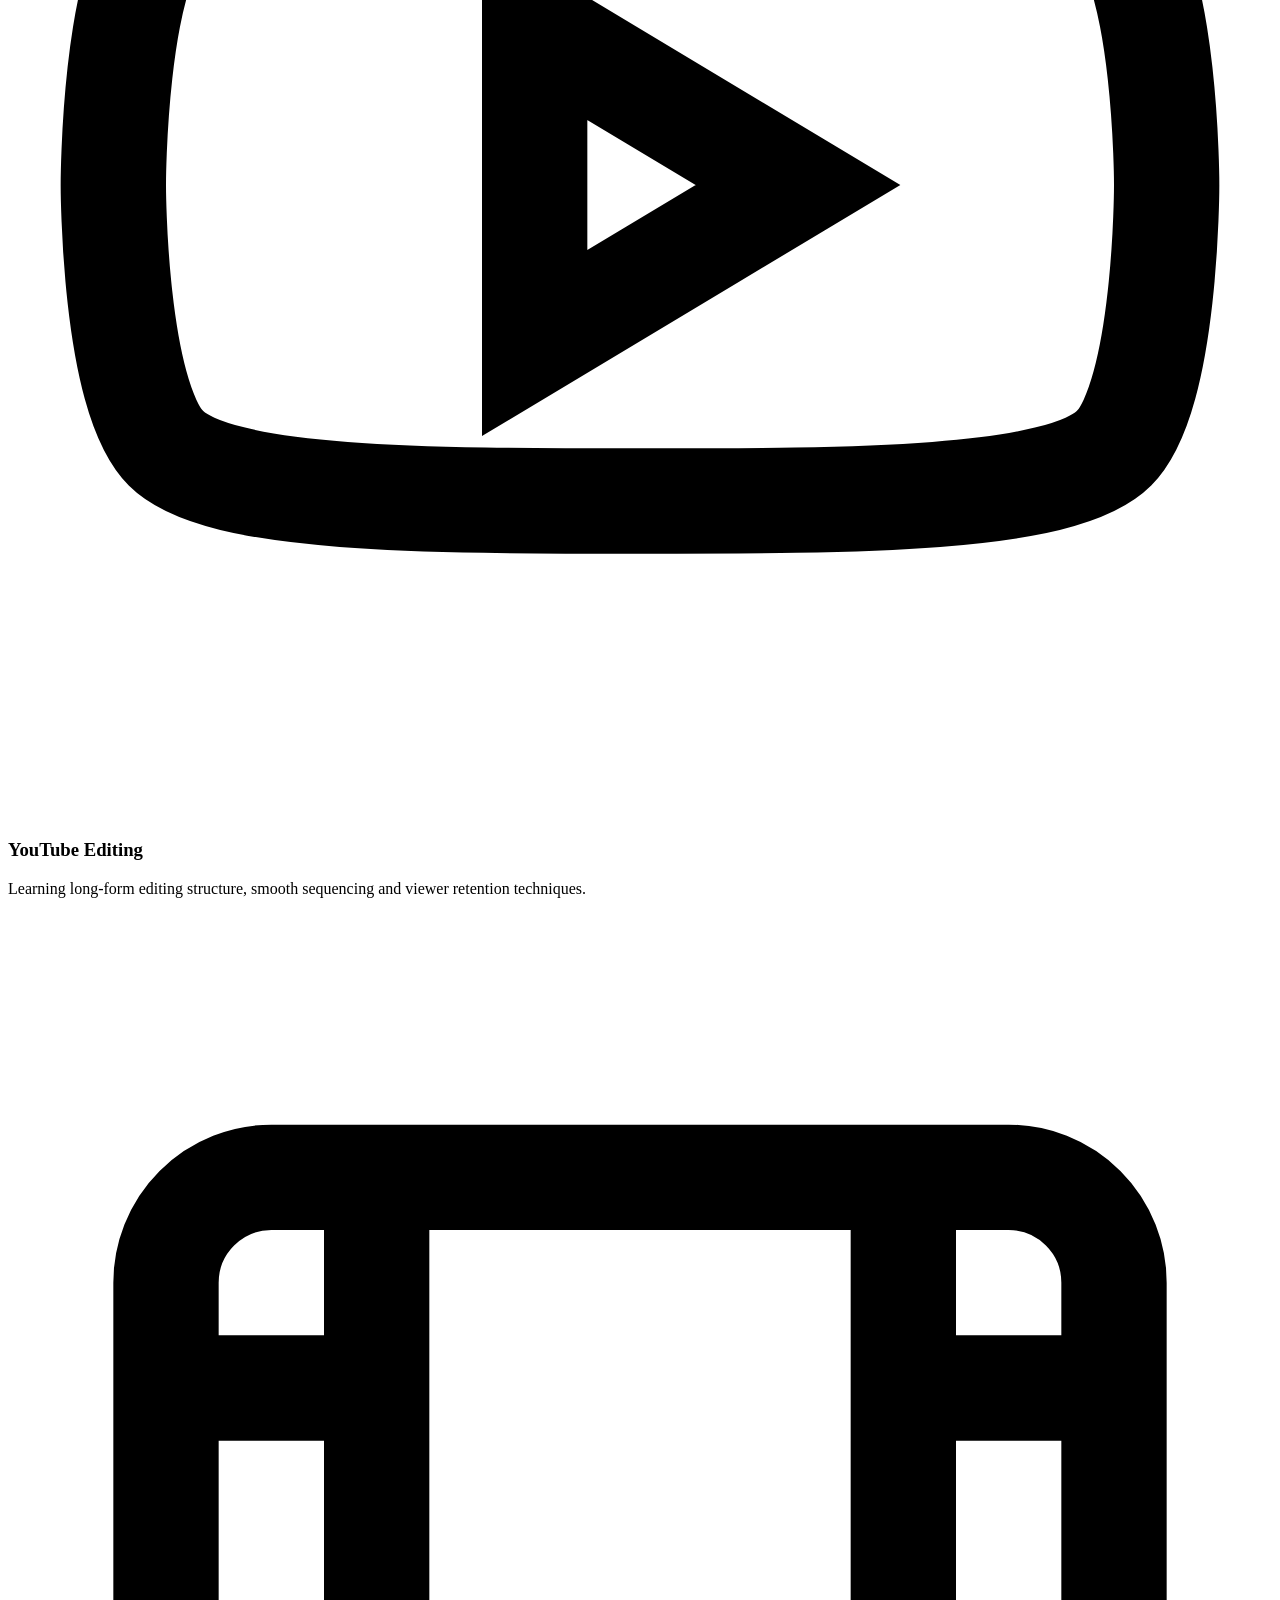
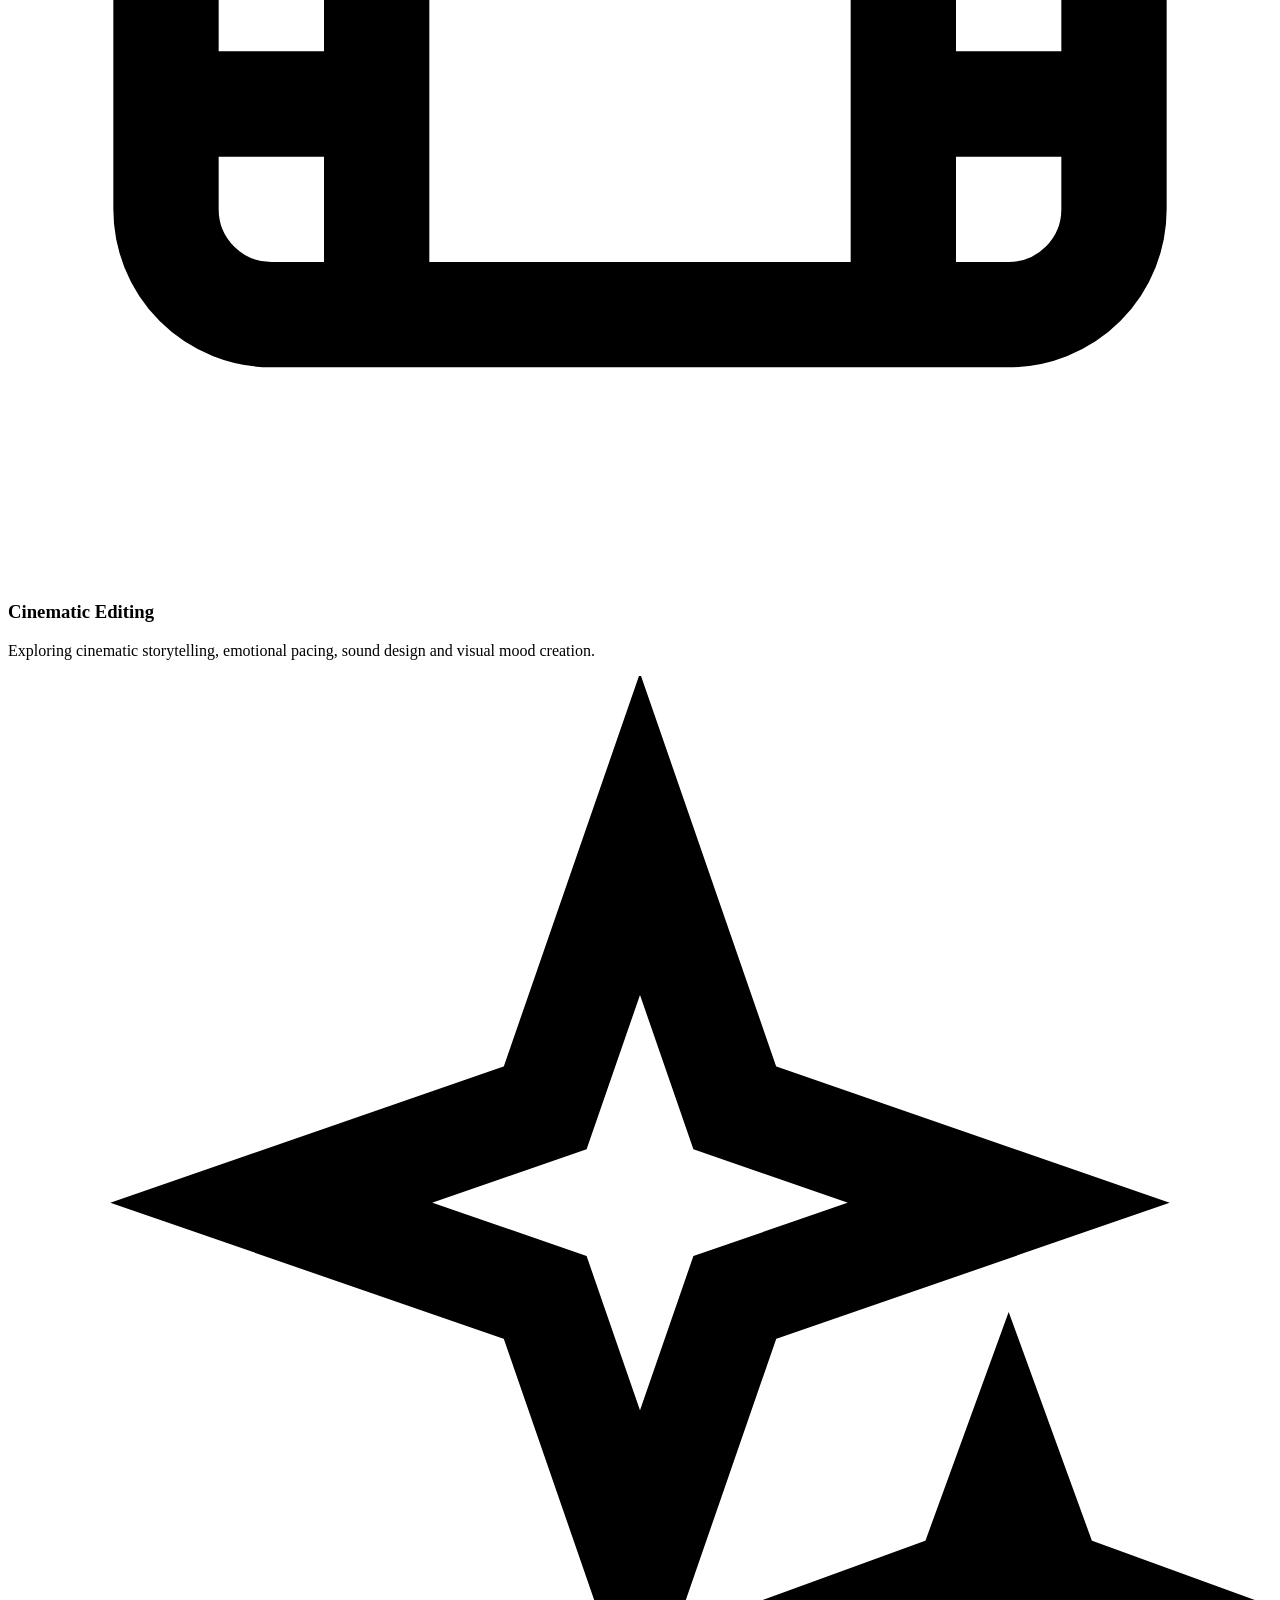
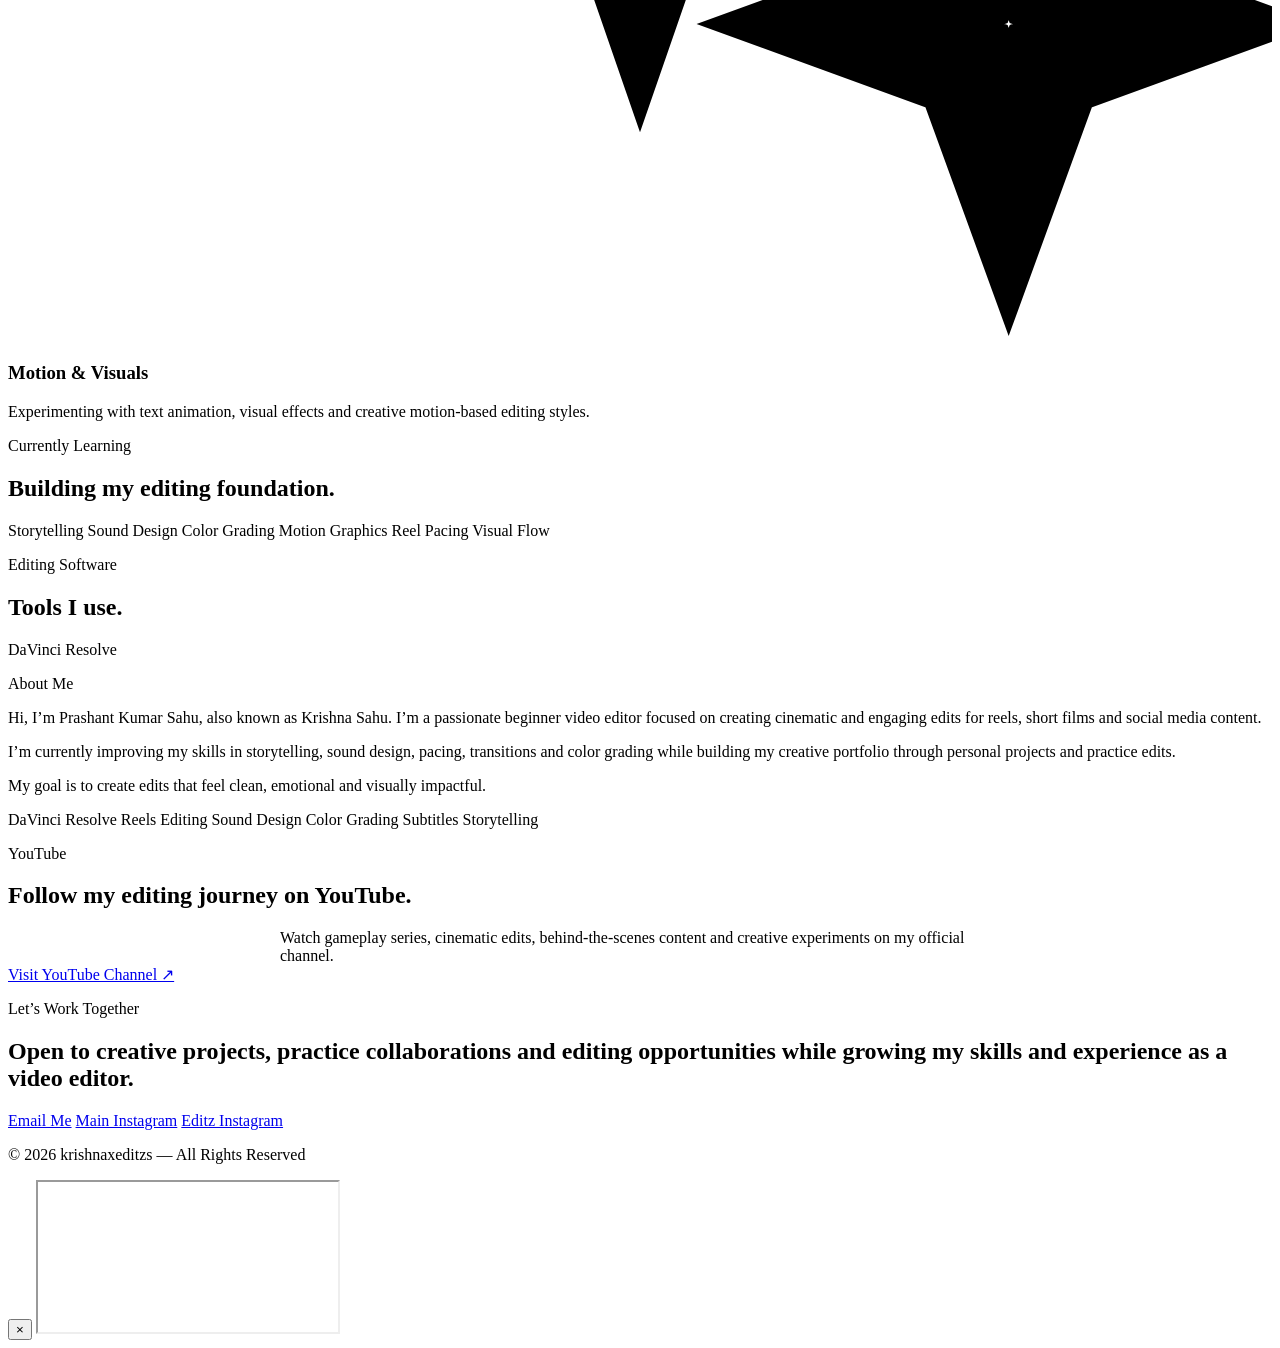
==== commit fcb8e261: "Update image URLs in index.html" ====
--- a/index.html
+++ b/index.html
@@ -1,288 +1,454 @@
-<!DOCTYPE html>
+<!doctype html>
 <html lang="en">
-<head>
-  <meta charset="UTF-8" />
-  <meta name="viewport" content="width=device-width, initial-scale=1.0" />
-
-  <title>krishna.editz_s | Video Editor Portfolio</title>
-
-  <link rel="stylesheet" href="style.css" />
-  <link rel="icon" href="images/Logo.png" />
-  <link rel="preload" as="image" href="images/Logo.png">
-
-  <meta name="title" content="krishna.editz_s | Video Editor Portfolio" />
-  <meta name="description" content="Portfolio of Prashant Kumar Sahu (Krishna Sahu) — beginner video editor exploring cinematic storytelling, reels, short films and creative visual editing." />
-  <meta name="theme-color" content="#091413">
-  <meta property="og:type" content="website" />
-  <meta property="og:title" content="krishna.editz_s | Video Editor Portfolio" />
-  <meta property="og:description" content="Cinematic editing portfolio featuring reels, short-form edits, storytelling practice and creative visual projects." />
-  <meta property="og:image" content="https://krishna-sahu-2007.github.io/portfolio/images/preview.jpg" />
-  <meta property="og:url" content="https://krishna-sahu-2007.github.io/portfolio/" />
-
-  <meta name="twitter:card" content="summary_large_image" />
-  <meta name="twitter:title" content="krishna.editz_s | Video Editor Portfolio" />
-  <meta name="twitter:description" content="Cinematic editing portfolio featuring reels, storytelling and creative editing practice projects." />
-  <meta name="twitter:image" content="https://krishna-sahu-2007.github.io/portfolio/images/preview.jpg" />
-</head>
-
-<body>
-  <div class="cursor" id="cursor"></div>
-  <div class="cursor-ring" id="cursorRing"></div>
-
-  <header class="site-header">
-    <div class="container nav">
-      <a href="#" class="brand" data-cursor="heading">krishna.editz_s</a>
-
-      <nav class="nav-links">
-        <a href="#work">Work</a>
-        <a href="#services">Services</a>
-        <a href="#about">About</a>
-        <a href="#contact">Contact</a>
-      </nav>
-
-      <a href="mailto:anuradhasahu146@gmail.com" class="nav-btn">Hire Me</a>
-    </div>
-  </header>
-
-  <main>
-    <section class="hero section-padding">
-      <div class="container hero-grid">
-        <div class="hero-content">
-          <p class="mini-title">Video Editor • Reels • Cinematic Stories</p>
-
-          <div class="availability-badge">
-            <span></span>
-            Open for creative projects
-          </div>
-
-          <h1 data-cursor="heading">Editing visuals that hold attention.</h1>
-
-          <p class="hero-text" data-cursor="text">
-            Beginner video editor learning cinematic editing, storytelling and creative
-            visual flow through practice projects and consistent experimentation.
-          </p>
-
-          <div class="hero-buttons">
-            <a href="#work" class="btn primary-btn" data-cursor="mint">View My Work</a>
-            <a href="mailto:anuradhasahu146@gmail.com" class="btn ghost-btn">Contact Me</a>
-          </div>
-        </div>
-
-        <div class="showreel-card">
-          <div class="video-preview" onclick="openVideo('https://www.youtube.com/embed/2SiFcVLpPB8')">
-            <div class="play-btn">▶</div>
-            <div class="preview-info">
-              <p>Featured Showreel</p>
-              <h3>Watch Portfolio Preview</h3>
-            </div>
-          </div>
-        </div>
+  <head>
+    <meta charset="UTF-8" />
+    <meta
+      name="viewport"
+      content="width=device-width, initial-scale=1.0, viewport-fit=cover"
+    />
+
+    <title>krishnaxeditzs | Video Editor Portfolio</title>
+
+    <script>
+      if (
+        window.matchMedia("(hover: none) and (pointer: coarse)").matches ||
+        (navigator.maxTouchPoints > 0 &&
+          window.matchMedia("(max-width: 1024px)").matches)
+      ) {
+        document.documentElement.classList.add("touch-device");
+      }
+    </script>
+    <link rel="stylesheet" href="style.css" />
+    <link rel="icon" href="images/icon.svg" />
+    <link rel="preload" as="image" href="images/Logo.png" />
+
+    <meta name="title" content="krishnaxeditzs | Video Editor Portfolio" />
+    <meta
+      name="description"
+      content="Portfolio of Prashant Kumar Sahu (Krishna Sahu) — beginner video editor exploring cinematic storytelling, reels, short films and creative visual editing."
+    />
+    <meta name="theme-color" content="#091413" />
+    <meta property="og:type" content="website" />
+    <meta
+      property="og:title"
+      content="krishnaxeditzs | Video Editor Portfolio"
+    />
+    <meta
+      property="og:description"
+      content="Cinematic editing portfolio featuring reels, short-form edits, storytelling practice and creative visual projects."
+    />
+    <meta
+      property="og:image"
+      content="https://krishnaxeditzs.github.io/portfolio/images/preview.jpg"
+    />
+    <meta
+      property="og:url"
+      content="https://krishnaxeditzs.github.io/portfolio/"
+    />
+
+    <meta name="twitter:card" content="summary_large_image" />
+    <meta
+      name="twitter:title"
+      content="krishnaxeditzs | Video Editor Portfolio"
+    />
+    <meta
+      name="twitter:description"
+      content="Cinematic editing portfolio featuring reels, storytelling and creative editing practice projects."
+    />
+    <meta
+      name="twitter:image"
+      content="https://krishnaxeditzs.github.io/portfolio/images/preview.jpg"
+    />
+  </head>
+
+  <body>
+    <div class="cursor" id="cursor"></div>
+    <div class="cursor-ring" id="cursorRing"></div>
+
+    <header class="site-header">
+      <div class="container nav">
+        <a href="#" class="brand" data-cursor="heading">krishnaxeditzs</a>
+
+        <nav class="nav-links">
+          <a href="#work">Work</a>
+          <a href="#services">Services</a>
+          <a href="#about">About</a>
+          <a href="#youtube">YouTube</a>
+          <a href="#contact">Contact</a>
+        </nav>
+
+        <a href="mailto:anuradhasahu146@gmail.com" class="nav-btn">Hire Me</a>
       </div>
-    </section>
-
-    <section id="work" class="section-padding">
-      <div class="container">
-        <div class="section-heading">
-          <p class="mini-title">Selected Work</p>
-          <h2 data-cursor="heading">Featured Projects</h2>
-        </div>
-
-        <div class="project-grid">
-          <article class="project-card">
-            <div class="project-thumb" onclick="openVideo('https://www.youtube.com/embed/-dRDB3X81lQ')">
-              <img src="images/Project1.png" alt="Cinematic edit" loading="lazy" />
-            </div>
-            <div class="project-info">
-              <p class="mini-title">Practice Edit</p>
-              <h3>Short Film Style Edit</h3>
+    </header>
+
+    <main>
+      <section class="hero section-padding">
+        <div class="container hero-grid">
+          <div class="hero-content">
+            <p class="mini-title">Video Editor • Reels • Cinematic Stories</p>
+
+            <div class="availability-badge">
+              <span></span>
+              Open for creative projects
+            </div>
+
+            <h1 data-cursor="heading">Editing visuals that hold attention.</h1>
+
+            <p class="hero-text" data-cursor="text">
+              Beginner video editor learning cinematic editing, storytelling and
+              creative visual flow through practice projects and consistent
+              experimentation.
+            </p>
+
+            <div class="hero-buttons">
+              <a href="#work" class="btn primary-btn" data-cursor="mint"
+                >View My Work</a
+              >
+              <a href="mailto:anuradhasahu146@gmail.com" class="btn ghost-btn"
+                >Contact Me</a
+              >
+            </div>
+          </div>
+
+          <div class="showreel-card">
+            <div
+              class="video-preview"
+              role="button"
+              tabindex="0"
+              aria-label="Open featured video"
+              onclick="openVideo('https://www.youtube.com/embed/2SiFcVLpPB8')"
+            >
+              <div class="play-btn">▶</div>
+              <div class="preview-info">
+                <p>Featured Showreel</p>
+                <h3>Watch Portfolio Preview</h3>
+              </div>
+            </div>
+          </div>
+        </div>
+      </section>
+
+      <section id="work" class="section-padding">
+        <div class="container">
+          <div class="section-heading">
+            <p class="mini-title">Selected Work</p>
+            <h2 data-cursor="heading">Featured Projects</h2>
+          </div>
+
+          <div class="project-grid">
+            <article class="project-card">
+              <div
+                class="project-thumb"
+                role="button"
+                tabindex="0"
+                aria-label="Open project video"
+                onclick="openVideo('https://www.youtube.com/embed/-dRDB3X81lQ')"
+              >
+                <img
+                  src="images/Project1.png"
+                  alt="Cinematic edit"
+                  loading="lazy"
+                />
+              </div>
+              <div class="project-info">
+                <p class="mini-title">Practice Edit</p>
+                <h3>Short Film Style Edit</h3>
+                <p data-cursor="text">
+                  A personal practice project where I explored cinematic pacing,
+                  music timing and emotional scene flow.
+                </p>
+              </div>
+            </article>
+
+            <article class="project-card">
+              <div
+                class="project-thumb"
+                role="button"
+                tabindex="0"
+                aria-label="Open project video"
+                onclick="openVideo('https://www.youtube.com/embed/yXLHQRRutcE')"
+              >
+                <img src="images/Project3.png" alt="Reel edit" loading="lazy" />
+              </div>
+              <div class="project-info">
+                <p class="mini-title">Learning Project</p>
+                <h3>Reel Editing Practice</h3>
+                <p data-cursor="text">
+                  A short-form editing experiment focused on hooks, captions,
+                  rhythm and keeping the viewer engaged.
+                </p>
+              </div>
+            </article>
+
+            <article class="project-card">
+              <div
+                class="project-thumb"
+                role="button"
+                tabindex="0"
+                aria-label="Open project video"
+                onclick="openVideo('https://www.youtube.com/embed/7r-OnyXQh6k')"
+              >
+                <img
+                  src="images/Project2.png"
+                  alt="Bootcamp edit"
+                  loading="lazy"
+                />
+              </div>
+              <div class="project-info">
+                <p class="mini-title">Bootcamp Project</p>
+                <h3>Guided Editing Exercise</h3>
+                <p data-cursor="text">
+                  A practice edit created from provided footage to understand
+                  sequencing, sound design and cleaner visual flow.
+                </p>
+              </div>
+            </article>
+          </div>
+        </div>
+      </section>
+
+      <section id="services" class="section-padding">
+        <div class="container">
+          <div class="section-heading">
+            <p class="mini-title">Currently Exploring</p>
+            <h2 data-cursor="heading">Editing Styles & Skills</h2>
+          </div>
+
+          <div class="service-grid">
+            <div class="service-card">
+              <span>
+                <svg
+                  viewBox="0 0 24 24"
+                  fill="none"
+                  stroke="currentColor"
+                  stroke-width="2"
+                  stroke-linecap="round"
+                >
+                  <circle cx="6" cy="7" r="3"></circle>
+                  <circle cx="6" cy="17" r="3"></circle>
+                  <path d="M8.5 8.5 20 20"></path>
+                  <path d="M8.5 15.5 20 4"></path>
+                </svg>
+              </span>
+              <h3>Reels & Shorts</h3>
               <p data-cursor="text">
-                A personal practice project where I explored cinematic pacing, music timing
-                and emotional scene flow.
+                Practicing engaging short-form edits with pacing, captions,
+                transitions and music synchronization.
               </p>
             </div>
-          </article>
-
-          <article class="project-card">
-            <div class="project-thumb" onclick="openVideo('https://www.youtube.com/embed/yXLHQRRutcE')">
-              <img src="images/Project3.png" alt="Reel edit" loading="lazy" />
-            </div>
-            <div class="project-info">
-              <p class="mini-title">Learning Project</p>
-              <h3>Reel Editing Practice</h3>
+
+            <div class="service-card">
+              <span>
+                <svg
+                  viewBox="0 0 24 24"
+                  fill="none"
+                  stroke="currentColor"
+                  stroke-width="2"
+                >
+                  <path
+                    d="M22 12s0-4-1-5-5-1-9-1-8 0-9 1-1 5-1 5 0 4 1 5 5 1 9 1 8 0 9-1 1-5 1-5Z"
+                  />
+                  <path d="m10 9 5 3-5 3V9Z" />
+                </svg>
+              </span>
+              <h3>YouTube Editing</h3>
               <p data-cursor="text">
-                A short-form editing experiment focused on hooks, captions, rhythm and
-                keeping the viewer engaged.
+                Learning long-form editing structure, smooth sequencing and
+                viewer retention techniques.
               </p>
             </div>
-          </article>
-
-          <article class="project-card">
-            <div class="project-thumb" onclick="openVideo('https://www.youtube.com/embed/7r-OnyXQh6k')">
-              <img src="images/Project2.png" alt="Bootcamp edit" loading="lazy" />
-            </div>
-            <div class="project-info">
-              <p class="mini-title">Bootcamp Project</p>
-              <h3>Guided Editing Exercise</h3>
+
+            <div class="service-card">
+              <span>
+                <svg
+                  viewBox="0 0 24 24"
+                  fill="none"
+                  stroke="currentColor"
+                  stroke-width="2"
+                >
+                  <rect x="3" y="5" width="18" height="14" rx="2" />
+                  <path d="M7 5v14M17 5v14M3 9h4M3 15h4M17 9h4M17 15h4" />
+                </svg>
+              </span>
+              <h3>Cinematic Editing</h3>
               <p data-cursor="text">
-                A practice edit created from provided footage to understand sequencing,
-                sound design and cleaner visual flow.
+                Exploring cinematic storytelling, emotional pacing, sound design
+                and visual mood creation.
               </p>
             </div>
-          </article>
-        </div>
-      </div>
-    </section>
-
-    <section id="services" class="section-padding">
-      <div class="container">
-        <div class="section-heading">
-          <p class="mini-title">Currently Exploring</p>
-          <h2 data-cursor="heading">Editing Styles & Skills</h2>
-        </div>
-
-        <div class="service-grid">
-          <div class="service-card">
-            <span>
-              <svg viewBox="0 0 24 24" fill="none" stroke="currentColor" stroke-width="2" stroke-linecap="round">
-                <circle cx="6" cy="7" r="3"></circle>
-                <circle cx="6" cy="17" r="3"></circle>
-                <path d="M8.5 8.5 20 20"></path>
-                <path d="M8.5 15.5 20 4"></path>
-              </svg>
-            </span>
-            <h3>Reels & Shorts</h3>
-            <p data-cursor="text">Practicing engaging short-form edits with pacing, captions, transitions and music synchronization.</p>
-          </div>
-
-          <div class="service-card">
-            <span>
-              <svg viewBox="0 0 24 24" fill="none" stroke="currentColor" stroke-width="2">
-                <path d="M22 12s0-4-1-5-5-1-9-1-8 0-9 1-1 5-1 5 0 4 1 5 5 1 9 1 8 0 9-1 1-5 1-5Z"/>
-                <path d="m10 9 5 3-5 3V9Z"/>
-              </svg>
-            </span>
-            <h3>YouTube Editing</h3>
-            <p data-cursor="text">Learning long-form editing structure, smooth sequencing and viewer retention techniques.</p>
-          </div>
-
-          <div class="service-card">
-            <span>
-              <svg viewBox="0 0 24 24" fill="none" stroke="currentColor" stroke-width="2">
-                <rect x="3" y="5" width="18" height="14" rx="2"/>
-                <path d="M7 5v14M17 5v14M3 9h4M3 15h4M17 9h4M17 15h4"/>
-              </svg>
-            </span>
-            <h3>Cinematic Editing</h3>
-            <p data-cursor="text">Exploring cinematic storytelling, emotional pacing, sound design and visual mood creation.</p>
-          </div>
-
-          <div class="service-card">
-            <span>
-              <svg viewBox="0 0 24 24" fill="none" stroke="currentColor" stroke-width="2">
-                <path d="M12 3l1.8 5.2L19 10l-5.2 1.8L12 17l-1.8-5.2L5 10l5.2-1.8L12 3Z"/>
-                <path d="M19 15l.8 2.2L22 18l-2.2.8L19 21l-.8-2.2L16 18l2.2-.8L19 15Z"/>
-              </svg>
-            </span>
-            <h3>Motion & Visuals</h3>
-            <p data-cursor="text">Experimenting with text animation, visual effects and creative motion-based editing styles.</p>
-          </div>
-        </div>
-      </div>
-    </section>
-
-    <section class="section-padding">
-      <div class="container learning-card">
-        <div>
-          <p class="mini-title">Currently Learning</p>
-          <h2 data-cursor="heading">Building my editing foundation.</h2>
-        </div>
-
-        <div class="learning-list">
-          <span>Storytelling</span>
-          <span>Sound Design</span>
-          <span>Color Grading</span>
-          <span>Motion Graphics</span>
-          <span>Reel Pacing</span>
-          <span>Visual Flow</span>
-        </div>
-      </div>
-    </section>
-
-    <section class="section-padding">
-      <div class="container software-card">
-        <p class="mini-title">Editing Software</p>
-        <h2 data-cursor="heading">Tools I use.</h2>
-
-        <div class="software-pills">
-          <span data-cursor="mint">DaVinci Resolve</span>
-        </div>
-      </div>
-    </section>
-
-    <section id="about" class="section-padding">
-      <div class="container about-card">
-        <div class="about-image"></div>
-
-        <div class="about-content">
-          <p class="mini-title">About Me</p>
-
-          <p data-cursor="text">
-            Hi, I’m Prashant Kumar Sahu, also known as Krishna Sahu. I’m a passionate
-            beginner video editor focused on creating cinematic and engaging edits for
-            reels, short films and social media content.
-          </p>
-
-          <p data-cursor="text">
-            I’m currently improving my skills in storytelling, sound design, pacing,
-            transitions and color grading while building my creative portfolio through
-            personal projects and practice edits.
-          </p>
-
-          <p data-cursor="text">
-            My goal is to create edits that feel clean, emotional and visually impactful.
-          </p>
-
-          <div class="skills">
-            <span>DaVinci Resolve</span>
-            <span>Reels Editing</span>
+
+            <div class="service-card">
+              <span>
+                <svg
+                  viewBox="0 0 24 24"
+                  fill="none"
+                  stroke="currentColor"
+                  stroke-width="2"
+                >
+                  <path
+                    d="M12 3l1.8 5.2L19 10l-5.2 1.8L12 17l-1.8-5.2L5 10l5.2-1.8L12 3Z"
+                  />
+                  <path
+                    d="M19 15l.8 2.2L22 18l-2.2.8L19 21l-.8-2.2L16 18l2.2-.8L19 15Z"
+                  />
+                </svg>
+              </span>
+              <h3>Motion & Visuals</h3>
+              <p data-cursor="text">
+                Experimenting with text animation, visual effects and creative
+                motion-based editing styles.
+              </p>
+            </div>
+          </div>
+        </div>
+      </section>
+
+      <section class="section-padding">
+        <div class="container learning-card">
+          <div>
+            <p class="mini-title">Currently Learning</p>
+            <h2 data-cursor="heading">Building my editing foundation.</h2>
+          </div>
+
+          <div class="learning-list">
+            <span>Storytelling</span>
             <span>Sound Design</span>
             <span>Color Grading</span>
-            <span>Subtitles</span>
-            <span>Storytelling</span>
-          </div>
-        </div>
+            <span>Motion Graphics</span>
+            <span>Reel Pacing</span>
+            <span>Visual Flow</span>
+          </div>
+        </div>
+      </section>
+
+      <section class="section-padding">
+        <div class="container software-card">
+          <p class="mini-title">Editing Software</p>
+          <h2 data-cursor="heading">Tools I use.</h2>
+
+          <div class="software-pills">
+            <span data-cursor="mint">DaVinci Resolve</span>
+          </div>
+        </div>
+      </section>
+
+      <section id="about" class="section-padding">
+        <div class="container about-card">
+          <div class="about-image"></div>
+
+          <div class="about-content">
+            <p class="mini-title">About Me</p>
+
+            <p data-cursor="text">
+              Hi, I’m Prashant Kumar Sahu, also known as Krishna Sahu. I’m a
+              passionate beginner video editor focused on creating cinematic and
+              engaging edits for reels, short films and social media content.
+            </p>
+
+            <p data-cursor="text">
+              I’m currently improving my skills in storytelling, sound design,
+              pacing, transitions and color grading while building my creative
+              portfolio through personal projects and practice edits.
+            </p>
+
+            <p data-cursor="text">
+              My goal is to create edits that feel clean, emotional and visually
+              impactful.
+            </p>
+
+            <div class="skills">
+              <span>DaVinci Resolve</span>
+              <span>Reels Editing</span>
+              <span>Sound Design</span>
+              <span>Color Grading</span>
+              <span>Subtitles</span>
+              <span>Storytelling</span>
+            </div>
+          </div>
+        </div>
+      </section>
+
+      
+      <section id="youtube" class="section-padding">
+        <div class="container">
+          <div class="contact-card youtube-card-section">
+            <p class="mini-title">YouTube</p>
+            <h2 data-cursor="heading">Follow my editing journey on YouTube.</h2>
+            <p class="hero-text" style="margin:18px auto 0;max-width:720px;">
+              Watch gameplay series, cinematic edits, behind-the-scenes content and creative experiments on my official channel.
+            </p>
+            <div class="contact-buttons">
+              <a href="https://www.youtube.com/@krishnaxeditzs"
+                 target="_blank"
+                 rel="noopener noreferrer"
+                 class="btn primary-btn">
+                 Visit YouTube Channel ↗
+              </a>
+            </div>
+          </div>
+        </div>
+      </section>
+
+<section id="contact" class="section-padding">
+        <div class="container contact-card">
+          <p class="mini-title">Let’s Work Together</p>
+
+          <h2 data-cursor="heading">
+            Open to creative projects, practice collaborations and editing
+            opportunities while growing my skills and experience as a video
+            editor.
+          </h2>
+
+          <div class="contact-buttons">
+            <a
+              href="mailto:anuradhasahu146@gmail.com"
+              class="btn primary-btn"
+              data-cursor="mint"
+              >Email Me</a
+            >
+            <a
+              href="https://www.instagram.com/krishna.sahu.08/"
+              target="_blank"
+              rel="noopener noreferrer"
+              class="btn ghost-btn"
+              >Main Instagram</a
+            >
+            <a
+              href="https://www.instagram.com/krishnaxeditzs/"
+              target="_blank"
+              rel="noopener noreferrer"
+              class="btn ghost-btn"
+              >Editz Instagram</a
+            >
+          </div>
+        </div>
+      </section>
+    </main>
+
+    <footer>
+      <p>© <span id="currentYear"></span> krishnaxeditzs — All Rights Reserved</p>
+    </footer>
+
+    <div class="video-modal" id="videoModal">
+      <div class="modal-content">
+        <button
+          type="button"
+          class="close-btn"
+          aria-label="Close video"
+          onclick="closeVideo()"
+        >
+          ×
+        </button>
+        <iframe
+          id="videoFrame"
+          src=""
+          title="Portfolio video player"
+          allow="autoplay; encrypted-media; picture-in-picture"
+          allowfullscreen
+        ></iframe>
       </div>
-    </section>
-
-    <section id="contact" class="section-padding">
-      <div class="container contact-card">
-        <p class="mini-title">Let’s Work Together</p>
-
-        <h2 data-cursor="heading">
-          Open to creative projects, practice collaborations and editing opportunities
-          while growing my skills and experience as a video editor.
-        </h2>
-
-        <div class="contact-buttons">
-          <a href="mailto:anuradhasahu146@gmail.com" class="btn primary-btn" data-cursor="mint">Email Me</a>
-          <a href="https://www.instagram.com/krishna.sahu.08/" target="_blank" class="btn ghost-btn">Main Instagram</a>
-          <a href="https://www.instagram.com/krishna.editz_s/" target="_blank" class="btn ghost-btn">Editz Instagram</a>
-        </div>
-      </div>
-    </section>
-  </main>
-
-  <footer>
-    <p>© 2026 krishna.editz_s — Portfolio of Prashant Kumar Sahu</p>
-  </footer>
-
-  <div class="video-modal" id="videoModal">
-    <div class="modal-content">
-      <button class="close-btn" onclick="closeVideo()">×</button>
-      <iframe id="videoFrame" src="" allow="autoplay; encrypted-media; picture-in-picture" allowfullscreen></iframe>
     </div>
-  </div>
-
-  <script src="script.js" defer></script>
-</body>
-</html>+
+    <script src="script.js" defer></script>
+  </body>
+</html>
--- a/style.css
+++ b/style.css
@@ -1,991 +1,159 @@
-:root {
-  --dark: #091413;
-  --deep: #285A48;
-  --green: #408A71;
-  --mint: #B0E4CC;
-  --white: #ffffff;
-  --muted: rgba(255, 255, 255, 0.68);
-  --line: rgba(255, 255, 255, 0.13);
-  --glass: rgba(255, 255, 255, 0.065);
-}
-* {
-  margin: 0;
-  padding: 0;
-  box-sizing: border-box;
-}
+document.addEventListener("DOMContentLoaded", function () {
+  const modal = document.getElementById("videoModal");
+  const frame = document.getElementById("videoFrame");
+  const header = document.querySelector(".site-header");
+  const aboutCard = document.querySelector(".about-card");
+  const cursor = document.getElementById("cursor");
+  const cursorRing = document.getElementById("cursorRing");
 
-html {
-  scroll-behavior: smooth;
-}
+  const isTouchDevice =
+    window.matchMedia("(hover: none) and (pointer: coarse)").matches ||
+    (navigator.maxTouchPoints > 0 &&
+      window.matchMedia("(max-width: 1024px)").matches);
 
-body {
-  font-family: Inter, Arial, Helvetica, sans-serif;
-  background: var(--dark);
-  color: var(--white);
-  overflow-x: hidden;
-  cursor: none;
-}
+  if (isTouchDevice) {
+    document.documentElement.classList.add("touch-device");
 
-body::before {
-  content: "";
-  position: fixed;
-  inset: 0;
-  z-index: -2;
-  background:
-    radial-gradient(circle at 85% 12%, rgba(64, 138, 113, 0.42), transparent 28%),
-    radial-gradient(circle at 10% 42%, rgba(40, 90, 72, 0.58), transparent 34%),
-    linear-gradient(135deg, #091413 0%, #0d201c 45%, #091413 100%);
-}
-
-body::after {
-  content: "";
-  position: fixed;
-  inset: 0;
-  z-index: -1;
-  opacity: 0.22;
-  pointer-events: none;
-  background-image: radial-gradient(rgba(176, 228, 204, 0.25) 1px, transparent 1px);
-  background-size: 34px 34px;
-}
-
-a {
-  color: inherit;
-  text-decoration: none;
-}
-
-img {
-  width: 100%;
-  display: block;
-}
-
-.container {
-  width: min(1160px, calc(100% - 40px));
-  margin: auto;
-}
-
-.section-padding {
-  padding: 95px 0;
-}
-.site-header {
-  position: sticky;
-  top: 0;
-  z-index: 50;
-  background: rgba(9, 20, 19, 0.78);
-  border-bottom: 1px solid var(--line);
-  backdrop-filter: blur(18px);
-  transition: background 0.25s ease, box-shadow 0.25s ease;
-}
-
-.site-header.scrolled {
-  background: rgba(5, 14, 13, 0.92);
-  box-shadow: 0 10px 35px rgba(0, 0, 0, 0.28);
-  backdrop-filter: blur(22px);
-}
-
-.nav {
-  height: 78px;
-  display: flex;
-  align-items: center;
-  justify-content: space-between;
-  gap: 24px;
-  transition: height 0.2s ease;
-}
-
-.site-header.scrolled .nav {
-  height: 68px;
-}
-
-.brand {
-  color: var(--mint);
-  font-size: 15px;
-  font-weight: 900;
-  letter-spacing: 3px;
-  text-transform: uppercase;
-}
-
-.nav-links {
-  display: flex;
-  align-items: center;
-  gap: 28px;
-  color: var(--muted);
-  font-size: 14px;
-}
-
-.nav-links a:hover {
-  color: var(--white);
-}
-.nav-btn,
-.btn {
-  display: inline-flex;
-  align-items: center;
-  justify-content: center;
-  padding: 12px 19px;
-  border-radius: 999px;
-  font-size: 14px;
-  font-weight: 800;
-  border: 1px solid var(--line);
-  transition:
-    transform 0.2s cubic-bezier(0.25, 1, 0.5, 1),
-    border-color 0.2s ease,
-    background 0.2s ease,
-    box-shadow 0.2s ease;
-  will-change: transform;
-}
-
-.nav-btn,
-.ghost-btn {
-  background: var(--glass);
-  color: var(--white);
-}
-
-.primary-btn {
-  background: var(--mint);
-  color: var(--dark);
-  border-color: var(--mint);
-  box-shadow: 0 8px 24px rgba(176, 228, 204, 0.15);
-}
-
-.ghost-btn {
-  background: rgba(255, 255, 255, 0.08);
-  border: 1px solid rgba(255, 255, 255, 0.14);
-  color: var(--white);
-}
-
-.nav-btn:hover,
-.btn:hover {
-  transform: translateY(-2px) scale(1.025);
-  border-color: rgba(255, 255, 255, 0.38);
-}
-
-.primary-btn:hover {
-  box-shadow: 
-    0 0 20px rgba(176, 228, 204, 0.4), 
-    0 0 40px rgba(176, 228, 204, 0.2);
-  border-color: #ffffff;
-}
-
-.ghost-btn:hover {
-  background: rgba(255, 255, 255, 0.14);
-  border-color: rgba(255, 255, 255, 0.6);
-  box-shadow: 
-    0 0 15px rgba(255, 255, 255, 0.15), 
-    0 0 30px rgba(255, 255, 255, 0.05);
-}
-
-.nav-btn:hover {
-  border-color: var(--mint);
-  box-shadow: 0 0 18px rgba(176, 228, 204, 0.25);
-}
-
-.nav-btn:active,
-.btn:active {
-  transform: translateY(0) scale(0.98);
-}
-.hero {
-  min-height: calc(100vh - 78px);
-  display: flex;
-  align-items: center;
-}
-
-.hero-grid {
-  display: grid;
-  grid-template-columns: 1.08fr 0.92fr;
-  gap: 58px;
-  align-items: center;
-}
-
-.availability-badge {
-  display: inline-flex;
-  align-items: center;
-  gap: 9px;
-  padding: 10px 15px;
-  margin-bottom: 18px;
-  border-radius: 999px;
-  border: 1px solid var(--line);
-  background: rgba(255, 255, 255, 0.06);
-  color: rgba(255, 255, 255, 0.78);
-  font-size: 13px;
-  font-weight: 700;
-}
-
-.availability-badge span {
-  width: 8px;
-  height: 8px;
-  background: var(--mint);
-  border-radius: 50%;
-  box-shadow: 0 0 14px var(--mint);
-}
-
-.mini-title {
-  color: var(--mint);
-  text-transform: uppercase;
-  letter-spacing: 3.5px;
-  font-size: 12px;
-  font-weight: 900;
-}
-
-.hero-content .mini-title {
-  display: inline-block;
-  padding: 10px 15px;
-  border: 1px solid var(--line);
-  border-radius: 999px;
-  background: var(--glass);
-  color: rgba(255, 255, 255, 0.76);
-  margin-bottom: 25px;
-  text-transform: none;
-  letter-spacing: 0.5px;
-  font-size: 14px;
-}
-
-.hero-content h1 {
-  display: inline-block;
-  max-width: 100%;
-}
-
-h1 {
-  max-width: 720px;
-  font-size: clamp(44px, 6.7vw, 82px);
-  line-height: 0.98;
-  letter-spacing: -3.5px;
-  font-weight: 950;
-}
-
-.hero-text {
-  max-width: 610px;
-  color: var(--muted);
-  font-size: 17px;
-  line-height: 1.75;
-  margin-top: 26px;
-}
-
-.hero-buttons {
-  display: flex;
-  flex-wrap: wrap;
-  gap: 14px;
-  margin-top: 35px;
-}
-.showreel-card {
-  border: 1px solid var(--line);
-  background: var(--glass);
-  border-radius: 34px;
-  padding: 14px;
-  box-shadow: 0 35px 90px rgba(0, 0, 0, 0.34);
-}
-
-.video-preview {
-  min-height: 390px;
-  border-radius: 25px;
-  overflow: hidden;
-  cursor: none;
-  position: relative;
-  background:
-    linear-gradient(to top, rgba(9, 20, 19, 0.96), transparent 58%),
-    url("images/Logo.png") center/cover;
-}
-
-.play-btn {
-  position: absolute;
-  left: 50%;
-  top: 50%;
-  transform: translate(-50%, -50%);
-  width: 78px;
-  height: 78px;
-  border-radius: 50%;
-  display: grid;
-  place-items: center;
-  background: rgba(255, 255, 255, 0.14);
-  border: 1px solid rgba(255, 255, 255, 0.32);
-  backdrop-filter: blur(14px);
-  font-size: 27px;
-}
-
-.preview-info {
-  position: absolute;
-  left: 25px;
-  right: 25px;
-  bottom: 25px;
-}
-
-.preview-info p {
-  color: var(--mint);
-  font-size: 12px;
-  text-transform: uppercase;
-  letter-spacing: 3px;
-  font-weight: 900;
-  margin-bottom: 10px;
-}
-
-.preview-info h3 {
-  font-size: 25px;
-}
-.section-heading {
-  max-width: 780px;
-  margin-bottom: 38px;
-  display: flex;
-  flex-direction: column;
-  align-items: flex-start;
-}
-
-.section-heading h2,
-.software-card h2 {
-  display: inline-block;
-  max-width: 100%;
-}
-
-.section-heading h2,
-.about-content h2,
-.contact-card h2 {
-  font-size: clamp(34px, 5vw, 60px);
-  line-height: 1;
-  letter-spacing: -2px;
-  margin-top: 13px;
-}
-
-.section-subtitle {
-  color: var(--muted);
-  line-height: 1.7;
-  margin-top: 16px;
-}
-.project-grid {
-  display: grid;
-  grid-template-columns: repeat(3, 1fr);
-  gap: 24px;
-}
-
-.project-card,
-.service-card,
-.about-card,
-.learning-card,
-.software-card {
-  background: var(--glass);
-  border: 1px solid var(--line);
-  border-radius: 28px;
-  overflow: hidden;
-}
-
-.project-card {
-  transition:
-    transform 0.18s ease,
-    border-color 0.18s ease,
-    background 0.18s ease;
-  will-change: transform;
-}
-
-.project-card:hover {
-  transform: translateY(-5px);
-  border-color: rgba(255, 255, 255, 0.22);
-}
-
-.project-thumb {
-  aspect-ratio: 16 / 10;
-  overflow: hidden;
-  position: relative;
-  cursor: none;
-}
-
-.project-thumb img {
-  height: 100%;
-  object-fit: cover;
-  opacity: 0.9;
-  transition: transform 0.6s ease;
-}
-
-.project-card:hover .project-thumb img {
-  transform: scale(1.08);
-}
-
-.project-thumb::before {
-  content: "";
-  position: absolute;
-  inset: 0;
-  z-index: 1;
-  background: linear-gradient(
-    120deg,
-    transparent 0%,
-    rgba(255, 255, 255, 0.18) 45%,
-    transparent 70%
-  );
-  transform: translateX(-120%);
-  transition: transform 0.55s ease;
-}
-
-.project-card:hover .project-thumb::before {
-  transform: translateX(120%);
-}
-
-.project-thumb::after {
-  content: "▶";
-  position: absolute;
-  right: 17px;
-  top: 17px;
-  width: 46px;
-  height: 46px;
-  display: grid;
-  place-items: center;
-  border-radius: 50%;
-  background: rgba(255, 255, 255, 0.14);
-  backdrop-filter: blur(12px);
-  z-index: 2;
-  transition: transform 0.2s ease, background 0.2s ease;
-}
-
-.project-card:hover .project-thumb::after {
-  transform: scale(1.1);
-  background: rgba(176, 228, 204, 0.22);
-}
-
-.project-info {
-  padding: 24px;
-}
-
-.project-info h3 {
-  margin: 12px 0 10px;
-  font-size: 23px;
-}
-
-.project-info p,
-.service-card p,
-.about-content p,
-.hero-text {
-  width: 100% !important;
-  max-width: 100%;
-  display: block !important;
-  color: var(--muted);
-  line-height: 1.75;
-}
-.service-grid {
-  display: grid;
-  grid-template-columns: repeat(4, 1fr);
-  gap: 22px;
-}
-
-.service-card {
-  padding: 30px;
-  transition:
-    transform 0.18s ease,
-    border-color 0.18s ease,
-    background 0.18s ease,
-    box-shadow 0.18s ease;
-  will-change: transform;
-}
-
-.service-card:hover {
-  transform: translateY(-6px);
-  border-color: rgba(255, 255, 255, 0.22);
-  background: rgba(255, 255, 255, 0.08);
-  box-shadow: 0 20px 45px rgba(0, 0, 0, 0.22);
-}
-
-.service-card span {
-  width: 54px;
-  height: 54px;
-  display: grid;
-  place-items: center;
-  background: var(--deep);
-  color: var(--mint);
-  border-radius: 18px;
-  font-size: 24px;
-  margin-bottom: 25px;
-  transition: transform 0.18s ease, background 0.18s ease;
-}
-
-.service-card span svg {
-  width: 26px;
-  height: 26px;
-  stroke-width: 2.2;
-}
-
-.service-card:hover span {
-  transform: scale(1.08);
-  background: var(--green);
-}
-
-.service-card h3 {
-  font-size: 21px;
-  margin-bottom: 12px;
-}
-
-.about-card {
-  display: grid;
-  grid-template-columns: 0.82fr 1.18fr;
-  gap: 42px;
-  padding: 44px;
-  width: 100% !important;
-
-  opacity: 1;
-  transform: translateX(0);
-
-  transition:
-    opacity 0.8s ease,
-    transform 0.8s ease,
-    border-color 0.25s ease,
-    background 0.25s ease,
-    box-shadow 0.25s ease;
-}
-
-.about-card.animate-about {
-  opacity: 0;
-  transform: translateX(-80px);
-}
-
-.about-card.animate-about.show {
-  opacity: 1;
-  transform: translateX(0);
-}
-
-.about-card.show:hover {
-  transform: translateY(-6px) scale(1.01);
-  border-color: rgba(255, 255, 255, 0.22);
-  background: rgba(255, 255, 255, 0.08);
-  box-shadow: 0 25px 50px rgba(0, 0, 0, 0.22);
-}
-
-.about-image {
-  min-height: 360px;
-  border-radius: 24px;
-  background:
-    linear-gradient(to top, rgba(9, 20, 19, 0.96), transparent 58%),
-    url("images/my_image.jpg") center/cover;
-}
-
-.skills {
-  display: flex;
-  flex-wrap: wrap;
-  gap: 10px;
-  margin-top: 26px;
-}
-
-.skills span {
-  padding: 9px 14px;
-  border-radius: 999px;
-  background: rgba(255, 255, 255, 0.055);
-  border: 1px solid var(--line);
-  color: rgba(255, 255, 255, 0.78);
-  font-size: 13px;
-  transition: transform 0.18s ease, background 0.18s ease, border-color 0.18s ease, color 0.18s ease;
-  will-change: transform;
-}
-
-.skills span:hover {
-  transform: translateY(-3px);
-  background: rgba(176, 228, 204, 0.12);
-  border-color: rgba(176, 228, 204, 0.35);
-  color: var(--mint);
-}
-.learning-card {
-  display: grid;
-  grid-template-columns: 0.9fr 1.1fr;
-  gap: 34px;
-  align-items: center;
-  padding: 42px;
-  border-radius: 30px;
-}
-
-.learning-list {
-  display: flex;
-  flex-wrap: wrap;
-  gap: 12px;
-}
-
-.learning-list span {
-  padding: 12px 16px;
-  border-radius: 999px;
-  border: 1px solid var(--line);
-  background: rgba(255, 255, 255, 0.055);
-  color: rgba(255, 255, 255, 0.78);
-  transition: transform 0.18s ease, color 0.18s ease, border-color 0.18s ease, background 0.18s ease;
-}
-
-.learning-list span:hover {
-  transform: translateY(-4px);
-  color: var(--mint);
-  border-color: rgba(176, 228, 204, 0.35);
-  background: rgba(176, 228, 204, 0.1);
-}
-
-.software-card {
-  padding: 42px;
-  border-radius: 30px;
-}
-
-.software-pills {
-  margin-top: 24px;
-  display: flex;
-  gap: 12px;
-  flex-wrap: wrap;
-}
-
-.software-pills span {
-  padding: 12px 18px;
-  border-radius: 999px;
-  background: var(--mint);
-  color: var(--dark);
-  font-weight: 900;
-}
-.contact-card {
-  text-align: center;
-  padding: 62px 28px;
-  border-radius: 34px;
-  background: linear-gradient(135deg, var(--deep), var(--green));
-}
-
-.contact-card h2 {
-  max-width: 850px;
-  margin-left: auto;
-  margin-right: auto;
-}
-
-.contact-buttons {
-  display: flex;
-  justify-content: center;
-  flex-wrap: wrap;
-  gap: 14px;
-  margin-top: 35px;
-}
-footer {
-  border-top: 1px solid var(--line);
-  padding: 40px 20px;
-  display: flex;
-  justify-content: center;
-  align-items: center;
-  background: var(--dark);
-  box-sizing: border-box;
-  width: 100%;
-}
-
-footer p {
-  width: auto !important;
-  max-width: 100%;
-  text-align: center;
-  color: rgba(255, 255, 255, 0.42);
-  font-size: 12px;
-  line-height: 1.5;
-  letter-spacing: 0.2px;
-  margin: 0 !important;
-  display: inline-block !important;
-}
-.video-modal {
-  position: fixed;
-  inset: 0;
-  z-index: 100;
-  background: rgba(0, 0, 0, 0.84);
-  display: none;
-  align-items: center;
-  justify-content: center;
-  padding: 22px;
-}
-
-.video-modal.active {
-  display: flex;
-}
-
-.modal-content {
-  width: min(950px, 100%);
-  position: relative;
-  border-radius: 26px;
-  padding: 14px;
-  background: #07100f;
-  border: 1px solid var(--line);
-}
-
-.close-btn {
-  position: absolute;
-  right: 8px;
-  top: -52px;
-  width: 43px;
-  height: 43px;
-  border-radius: 50%;
-  background: rgba(255, 255, 255, 0.13);
-  border: 1px solid rgba(255, 255, 255, 0.25);
-  color: white;
-  font-size: 24px;
-  cursor: pointer;
-}
-
-iframe {
-  width: 100%;
-  aspect-ratio: 16 / 9;
-  border: 0;
-  border-radius: 18px;
-}
-.cursor {
-  position: fixed;
-  left: 0;
-  top: 0;
-  width: 15px;
-  height: 15px;
-  background-color: rgba(62,180,137);
-  border-radius: 50%;
-  pointer-events: none;
-  z-index: 999999;
-  transform: translate(-50%, -50%);
-  mix-blend-mode: difference;
-}
-
-.cursor-ring {
-  position: fixed;
-  left: 50%;
-  top: 50%;
-  width: 25px;
-  height: 25px;
-  border: 1px solid rgba(62,180,137, 0.8);
-  border-radius: 50%;
-  pointer-events: none;
-  z-index: 999998;
-  transform: translate(-50%, -50%);
-  background-color: transparent;
-  mix-blend-mode: difference;
-}
-
-.cursor, .cursor-ring {
-  transition: 
-    width 0.28s cubic-bezier(0.25, 1, 0.5, 1),
-    height 0.28s cubic-bezier(0.25, 1, 0.5, 1),
-    background-color 0.25s ease-in-out,
-    border-color 0.25s ease-in-out,
-    opacity 0.25s ease-in-out;
-}
-
-.cursor-ring.cursor-hover-text {
-  width: 36px;
-  height: 36px;
-  border-color: #ffffff;
-  background-color: rgba(62,180,137);
-}
-
-.cursor-ring.cursor-hover-heading {
-  width: 40px;
-  height: 40px;
-  background-color: rgba(62,180,137);
-  border-color: rgba(62,180,137);
-}
-
-.cursor.cursor-hover-heading {
-  opacity: 0;
-}
-
-.cursor.cursor-hover-text{
-  opacity: 0;
-}
-
-a, button, .project-card, .project-thumb, .video-preview, .service-card, .skills span,.contact-card {
-  cursor: none !important;
-}
-@media (max-width: 930px) {
-  .hero-grid,
-  .about-card {
-    grid-template-columns: 1fr;
+    if (cursor) cursor.remove();
+    if (cursorRing) cursorRing.remove();
   }
 
-  .project-grid,
-  .service-grid {
-    grid-template-columns: repeat(2, 1fr);
+  window.openVideo = function (url) {
+    if (!modal || !frame) return;
+
+    frame.src = url + "?autoplay=1";
+    modal.classList.add("active");
+    document.body.classList.add("modal-open");
+  };
+
+  window.closeVideo = function () {
+    if (!modal || !frame) return;
+
+    frame.src = "";
+    modal.classList.remove("active");
+    document.body.classList.remove("modal-open");
+  };
+
+  if (modal) {
+    modal.addEventListener("click", function (event) {
+      if (event.target === modal) window.closeVideo();
+    });
   }
 
-  .nav-links {
-    display: none;
-  }
-}
+  document.addEventListener("keydown", function (event) {
+    if (event.key === "Escape" && modal && modal.classList.contains("active")) {
+      window.closeVideo();
+    }
+  });
 
-@media (max-width: 768px) {
-  .container {
-    width: min(100% - 28px, 1160px);
+  document.querySelectorAll("[onclick^='openVideo']").forEach(function (item) {
+    item.addEventListener("keydown", function (event) {
+      if (event.key === "Enter" || event.key === " ") {
+        event.preventDefault();
+        item.click();
+      }
+    });
+  });
+
+  if (header) {
+    window.addEventListener(
+      "scroll",
+      function () {
+        header.classList.toggle("scrolled", window.scrollY > 40);
+      },
+      { passive: true }
+    );
   }
 
-  .section-padding {
-    padding: 64px 0;
+  if (aboutCard && "IntersectionObserver" in window) {
+    const aboutObserver = new IntersectionObserver(
+      function (entries) {
+        entries.forEach(function (entry) {
+          if (entry.isIntersecting) {
+            entry.target.classList.add("show");
+            aboutObserver.unobserve(entry.target);
+          }
+        });
+      },
+      { threshold: 0.15 }
+    );
+
+    aboutObserver.observe(aboutCard);
+  } else if (aboutCard) {
+    aboutCard.classList.add("show");
   }
 
-  .site-header {
-    background: rgba(9, 20, 19, 0.92);
+  if (isTouchDevice || !cursor || !cursorRing) return;
+
+  let mouseX = window.innerWidth / 2;
+  let mouseY = window.innerHeight / 2;
+  let ringX = mouseX;
+  let ringY = mouseY;
+
+  const hoverItems =
+    "a, button, h1, h2, h3, p, span, .project-thumb, .video-preview, .about-image, .software-pills span";
+
+  function isHeadingTarget(element) {
+    return (
+      element.tagName === "H1" ||
+      element.tagName === "H2" ||
+      element.tagName === "H3" ||
+      element.getAttribute("data-cursor") === "heading" ||
+      element.classList.contains("brand")
+    );
   }
 
-  .nav {
-    height: 70px;
+  function removeCursorState() {
+    cursor.classList.remove("cursor-hover-text", "cursor-hover-heading");
+    cursorRing.classList.remove("cursor-hover-text", "cursor-hover-heading");
   }
 
-  .brand {
-    font-size: 13px;
-    letter-spacing: 2.2px;
+  document.addEventListener("mousemove", function (event) {
+    mouseX = event.clientX;
+    mouseY = event.clientY;
+
+    cursor.style.left = mouseX + "px";
+    cursor.style.top = mouseY + "px";
+  });
+
+  document.addEventListener("mouseleave", removeCursorState);
+
+  function animateCursorRing() {
+    ringX += (mouseX - ringX) * 0.15;
+    ringY += (mouseY - ringY) * 0.15;
+
+    cursorRing.style.left = ringX + "px";
+    cursorRing.style.top = ringY + "px";
+
+    requestAnimationFrame(animateCursorRing);
   }
 
-  .nav-links {
-    display: none;
-  }
+  animateCursorRing();
 
-  .nav-btn {
-    display: inline-flex;
-    width: auto;
-    padding: 11px 17px;
-    font-size: 13px;
-  }
+  document.addEventListener("mouseover", function (event) {
+    const target = event.target.closest(hoverItems);
+    if (!target) return;
 
-  .hero {
-    min-height: auto;
-    padding-top: 42px;
-  }
+    removeCursorState();
 
-  .hero-grid,
-  .about-card,
-  .learning-card {
-    grid-template-columns: 1fr;
-    gap: 34px;
-  }
+    if (isHeadingTarget(target)) {
+      cursor.classList.add("cursor-hover-heading");
+      cursorRing.classList.add("cursor-hover-heading");
+    } else {
+      cursor.classList.add("cursor-hover-text");
+      cursorRing.classList.add("cursor-hover-text");
+    }
+  });
 
-  h1 {
-    max-width: 100%;
-    font-size: clamp(44px, 15vw, 64px);
-    line-height: 0.98;
-    letter-spacing: -2.5px;
-  }
+  document.addEventListener("mouseout", function (event) {
+    if (event.target.closest(hoverItems)) {
+      removeCursorState();
+    }
+  });
+});
 
-  .hero-text {
-    max-width: 100%;
-    font-size: 15px;
-    line-height: 1.65;
-  }
+const year = document.getElementById("currentYear");
 
-  .hero-buttons,
-  .contact-buttons {
-    flex-direction: column;
-  }
-
-  .hero-buttons .btn,
-  .contact-buttons .btn {
-    width: 100%;
-  }
-
-  .showreel-card {
-    border-radius: 26px;
-    padding: 10px;
-  }
-
-  .video-preview {
-    min-height: 280px;
-    border-radius: 20px;
-  }
-
-  .preview-info h3 {
-    font-size: 20px;
-  }
-
-  .project-grid,
-  .service-grid {
-    grid-template-columns: 1fr;
-  }
-
-  .project-info,
-  .service-card,
-  .software-card,
-  .learning-card,
-  .about-card {
-    padding: 26px;
-  }
-
-  .section-heading h2,
-  .about-content h2,
-  .contact-card h2 {
-    font-size: clamp(32px, 11vw, 46px);
-    line-height: 1.05;
-  }
-
-  .contact-card {
-    padding: 42px 22px;
-    border-radius: 26px;
-  }
+if (year) {
+  year.textContent = new Date().getFullYear();
 }
-@media (max-width: 620px) {
-  .container {
-    width: min(100% - 28px, 1160px);
-  }
-
-  .section-padding {
-    padding: 70px 0;
-  }
-
-  .project-grid,
-  .service-grid {
-    grid-template-columns: 1fr;
-  }
-
-  .nav-btn {
-    display: none;
-  }
-
-  h1 {
-    font-size: clamp(42px, 15vw, 64px);
-    line-height: 1;
-  }
-
-  .hero-text {
-    font-size: 15px;
-    line-height: 1.65;
-  }
-
-  .hero-buttons,
-  .contact-buttons {
-    flex-direction: column;
-  }
-
-  .btn,
-  .nav-btn {
-    width: 100%;
-  }
-
-  .learning-card {
-    grid-template-columns: 1fr;
-    padding: 28px;
-  }
-
-  .video-preview {
-    min-height: 310px;
-  }
-}
-
-@media (hover: none) and (pointer: coarse) {
-  body {
-    cursor: auto;
-  }
-
-  .cursor,
-  .cursor-ring {
-    display: none;
-  }
-}
-
-@media (max-width: 768px) {
-
-  .project-card,
-  .service-card,
-  .btn,
-  .skills span {
-    transition:
-      transform 0.18s ease,
-      box-shadow 0.25s ease,
-      border-color 0.25s ease,
-      background 0.25s ease;
-  }
-
-  .project-card:active,
-  .service-card:active,
-  .btn:active,
-  .skills span:active {
-    transform: scale(0.98);
-  }
-}
-
-body.touch-device {
-  cursor: auto;
-}
-
-html.touch-device,
-html.touch-device body {
-  cursor: auto !important;
-}
-
-html.touch-device .cursor,
-html.touch-device .cursor-ring {
-  display: none !important;
-  opacity: 0 !important;
-  visibility: hidden !important;
-}
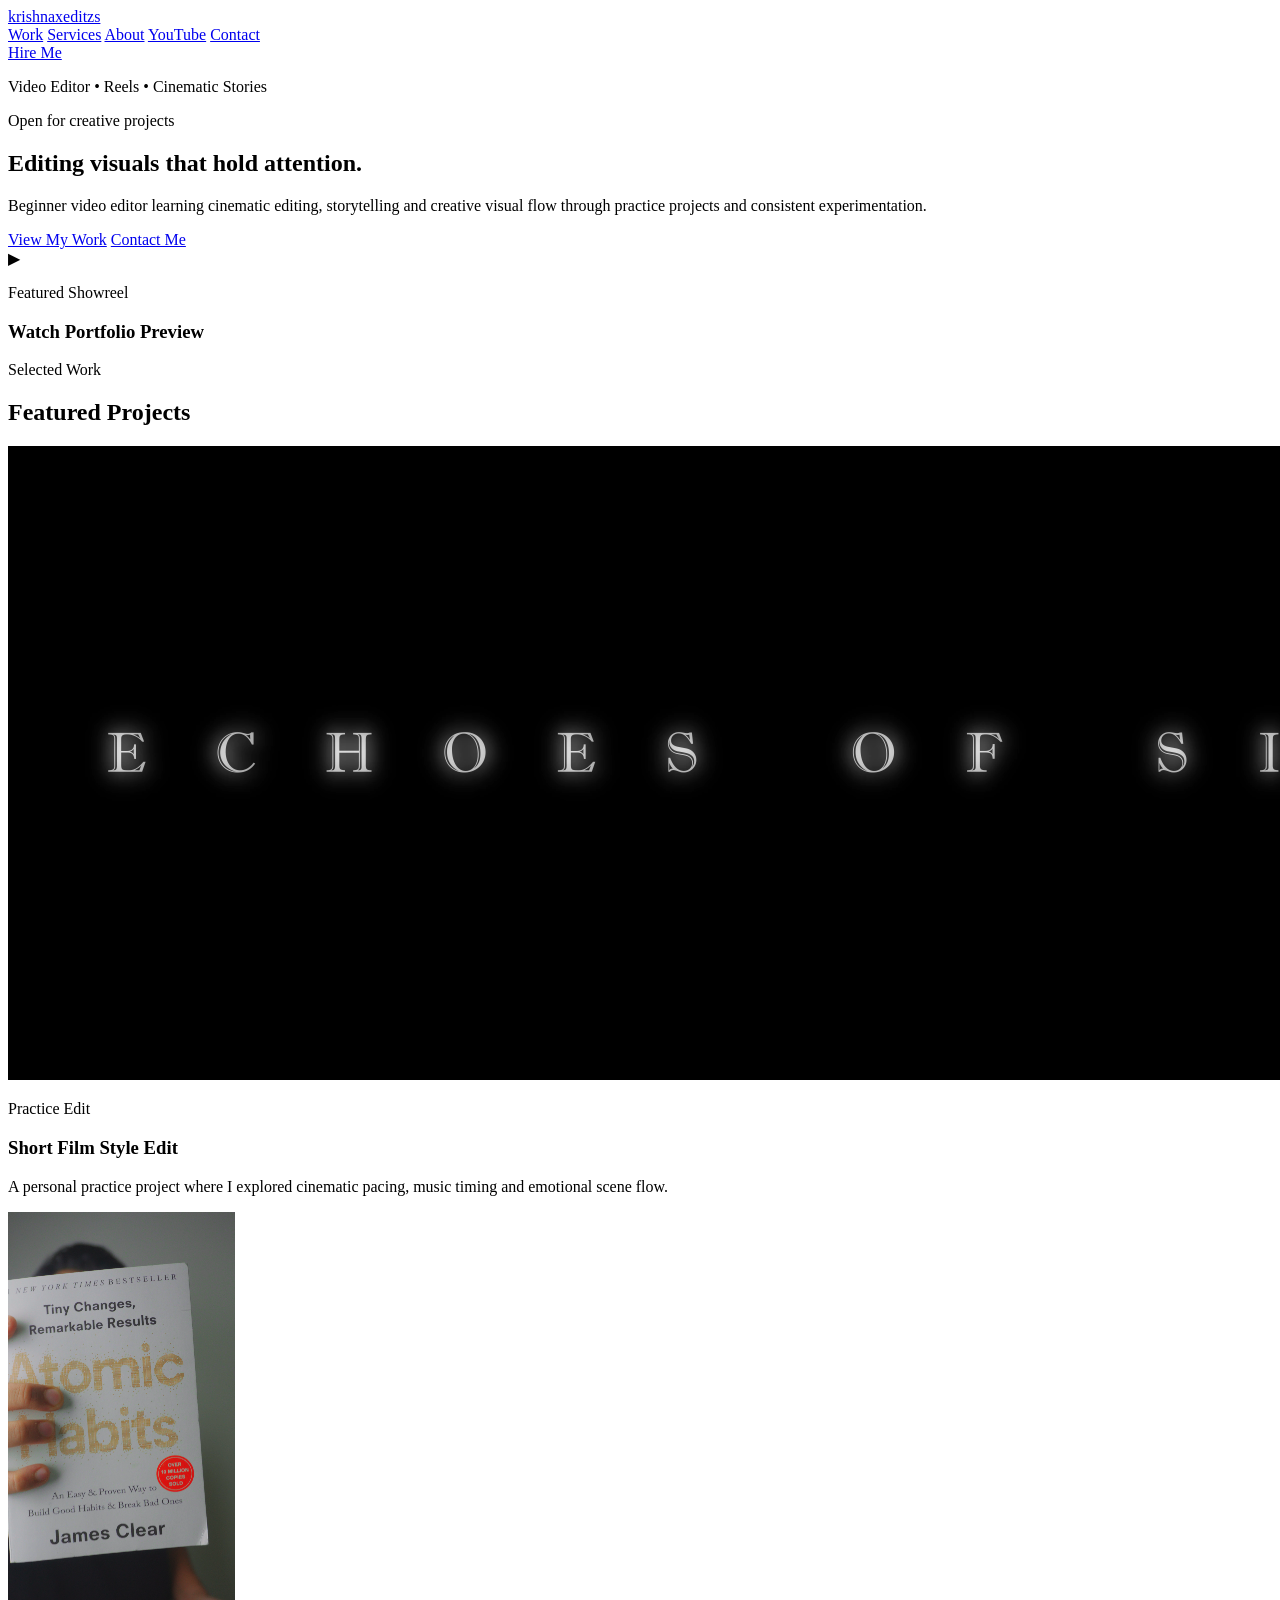
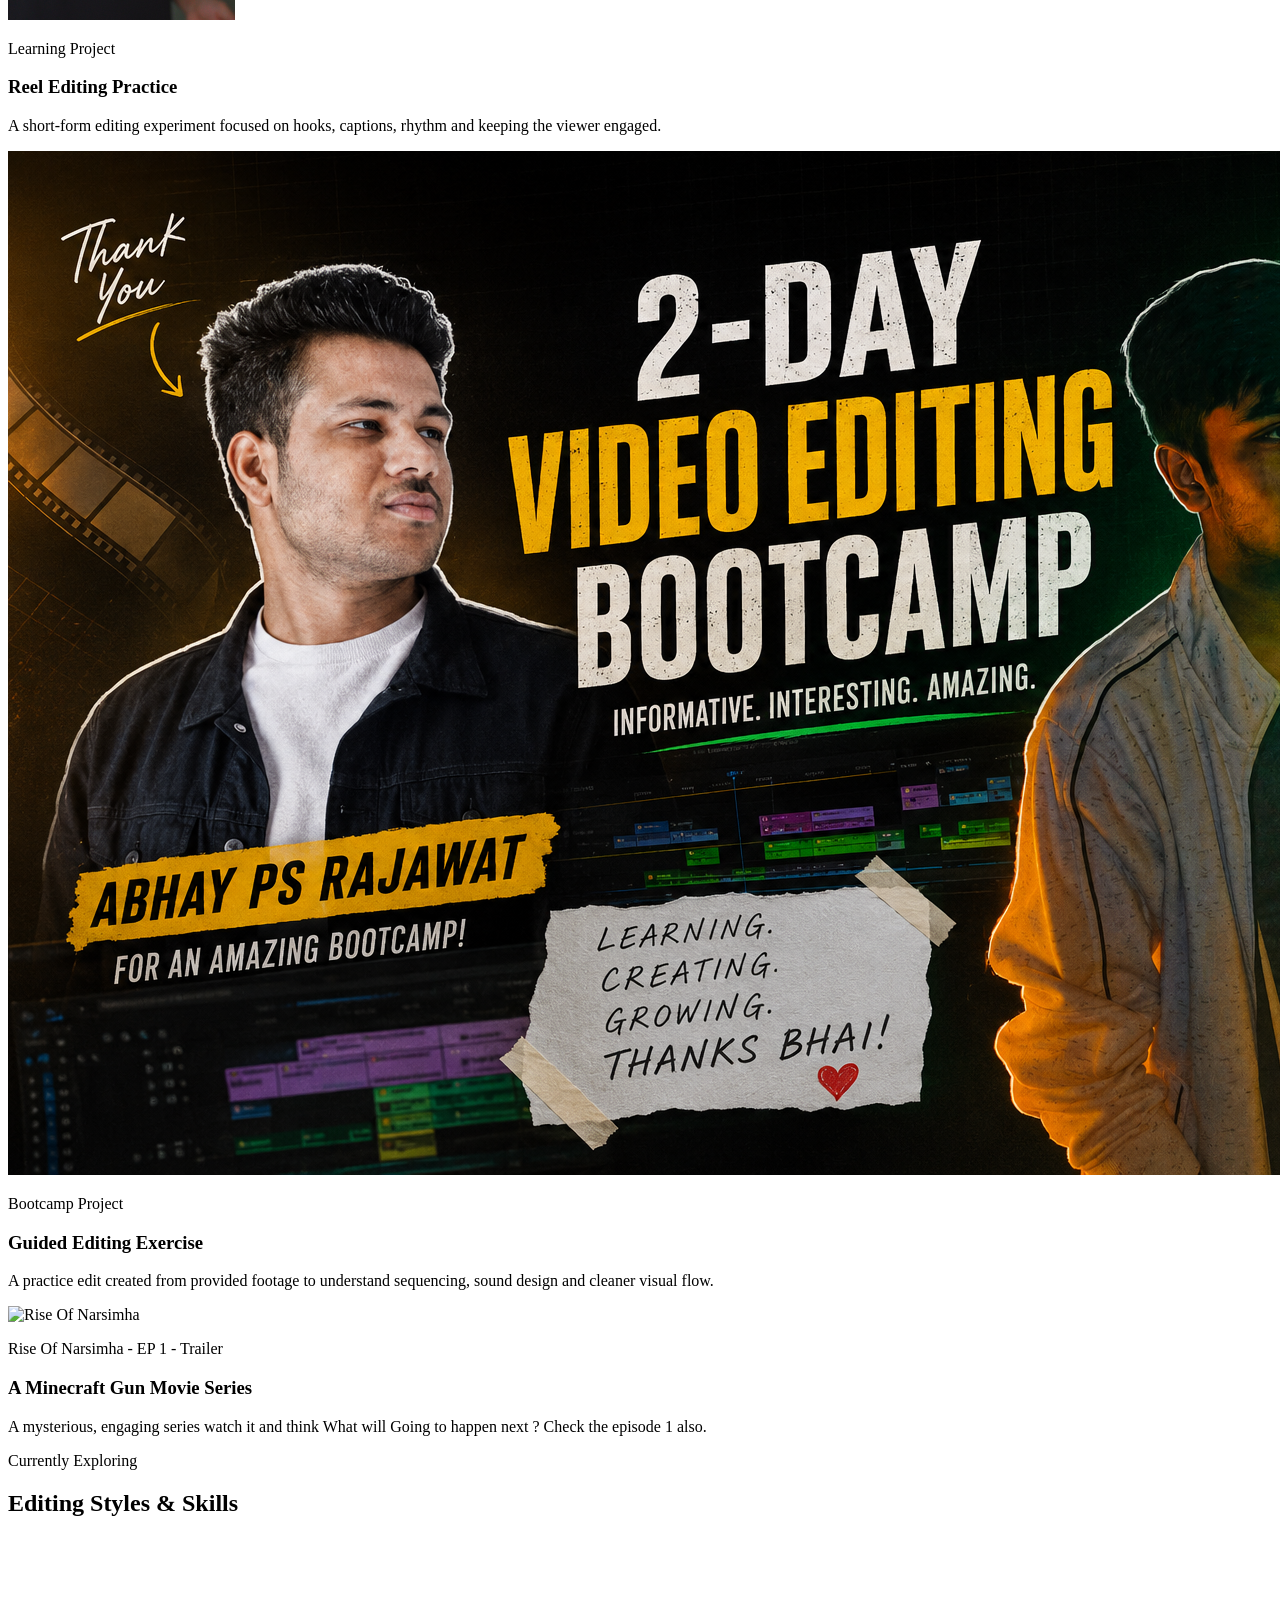
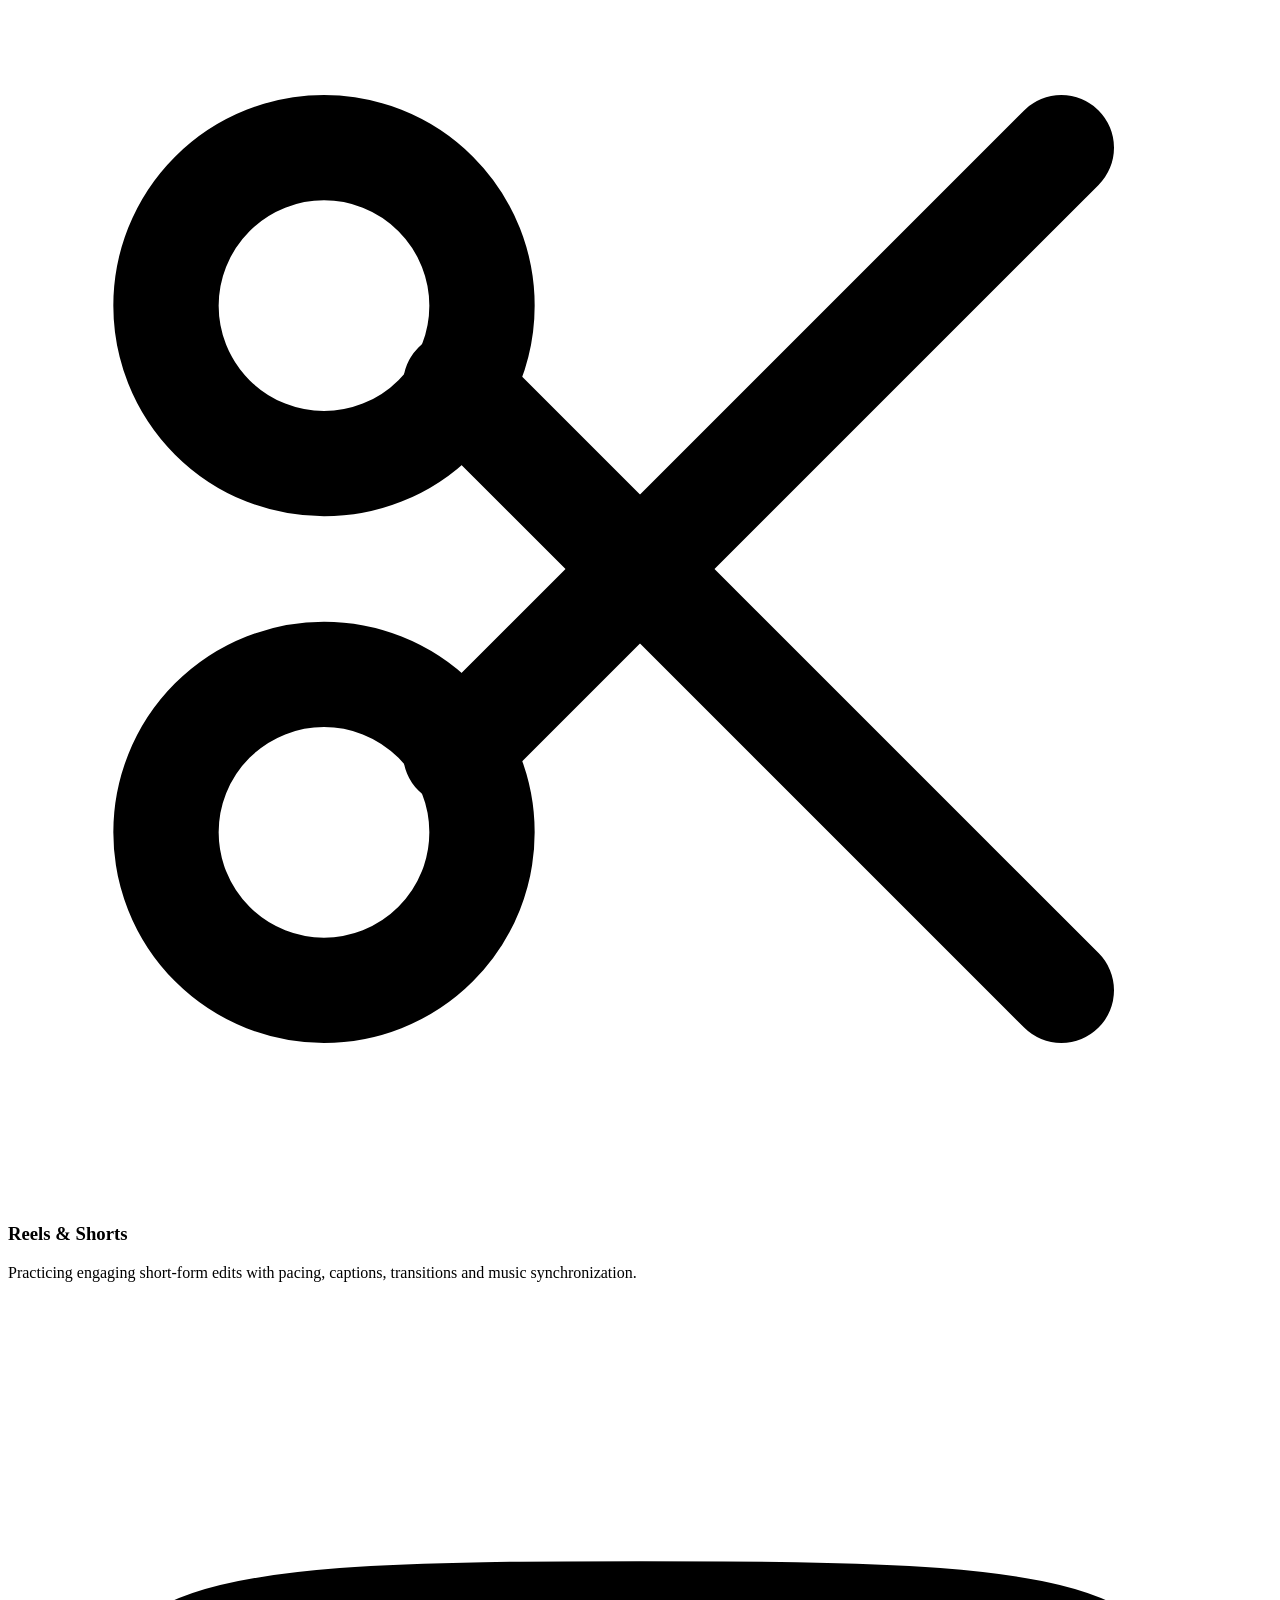
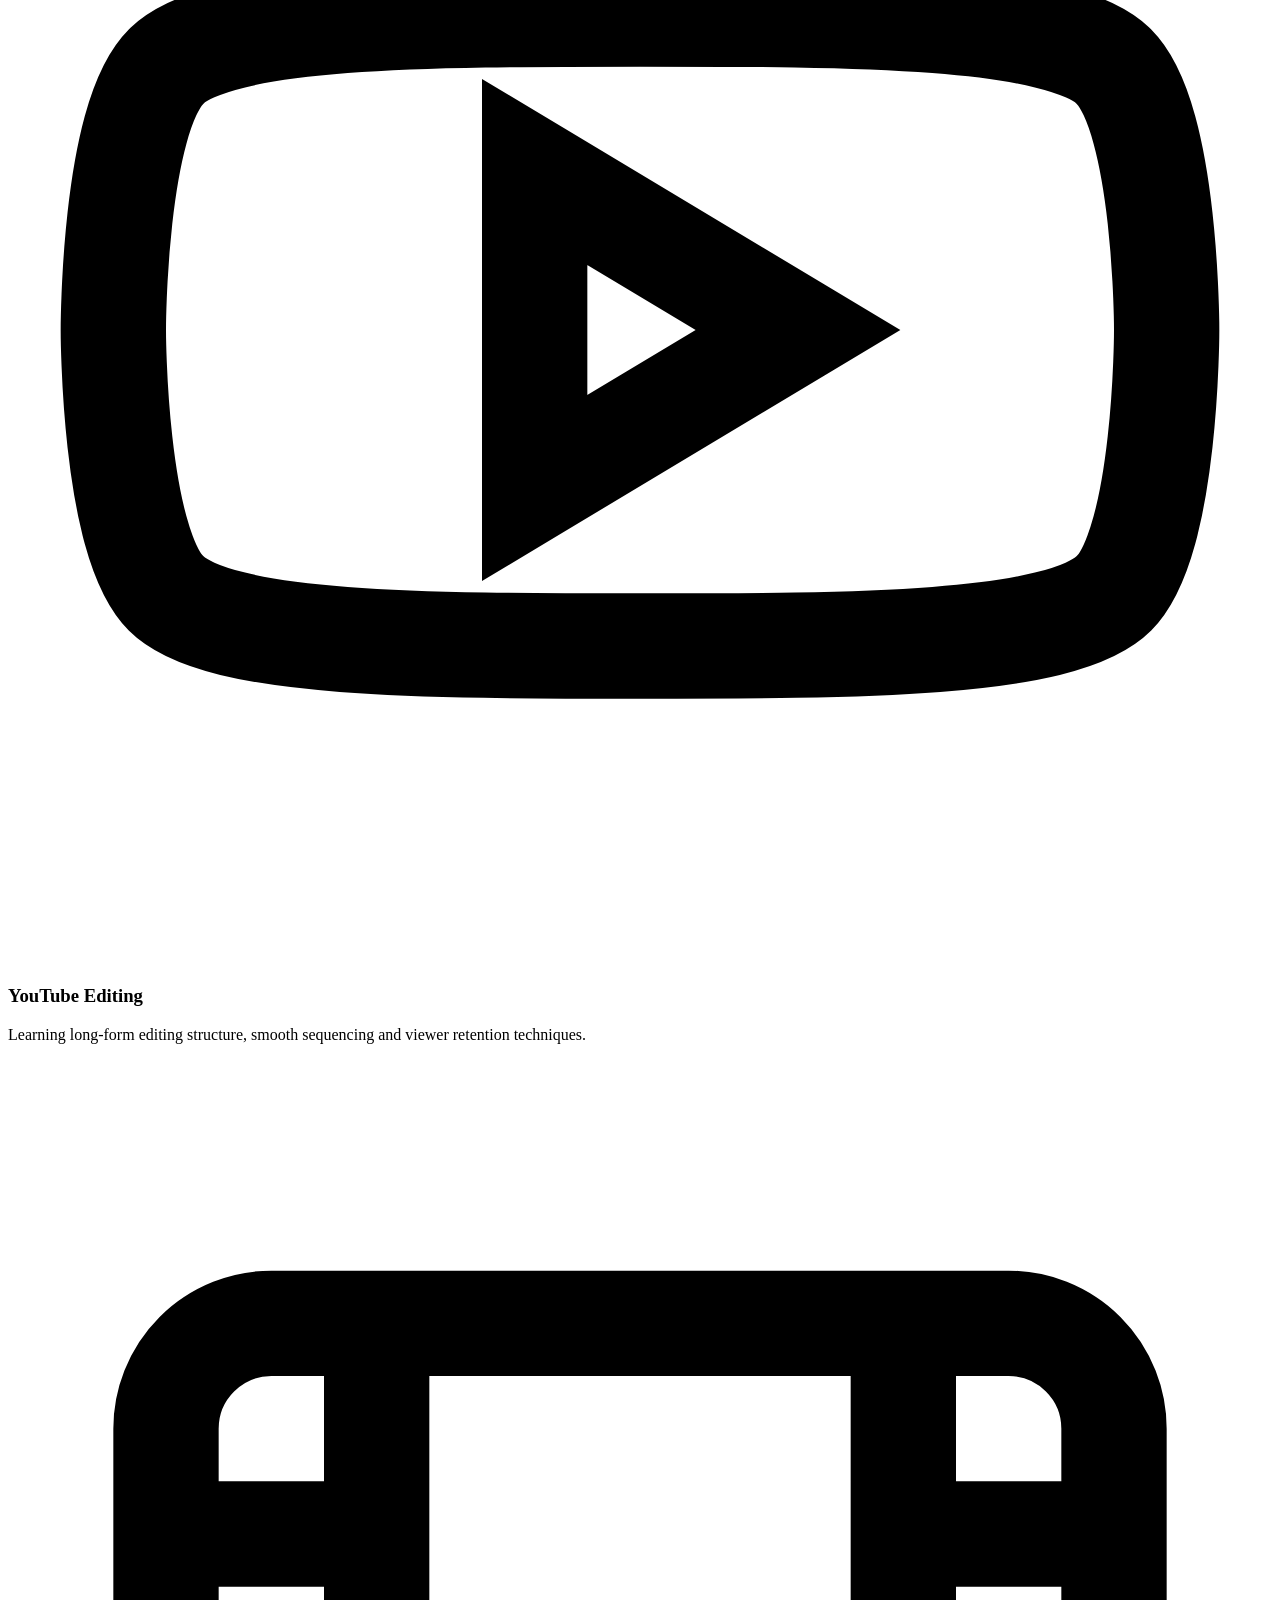
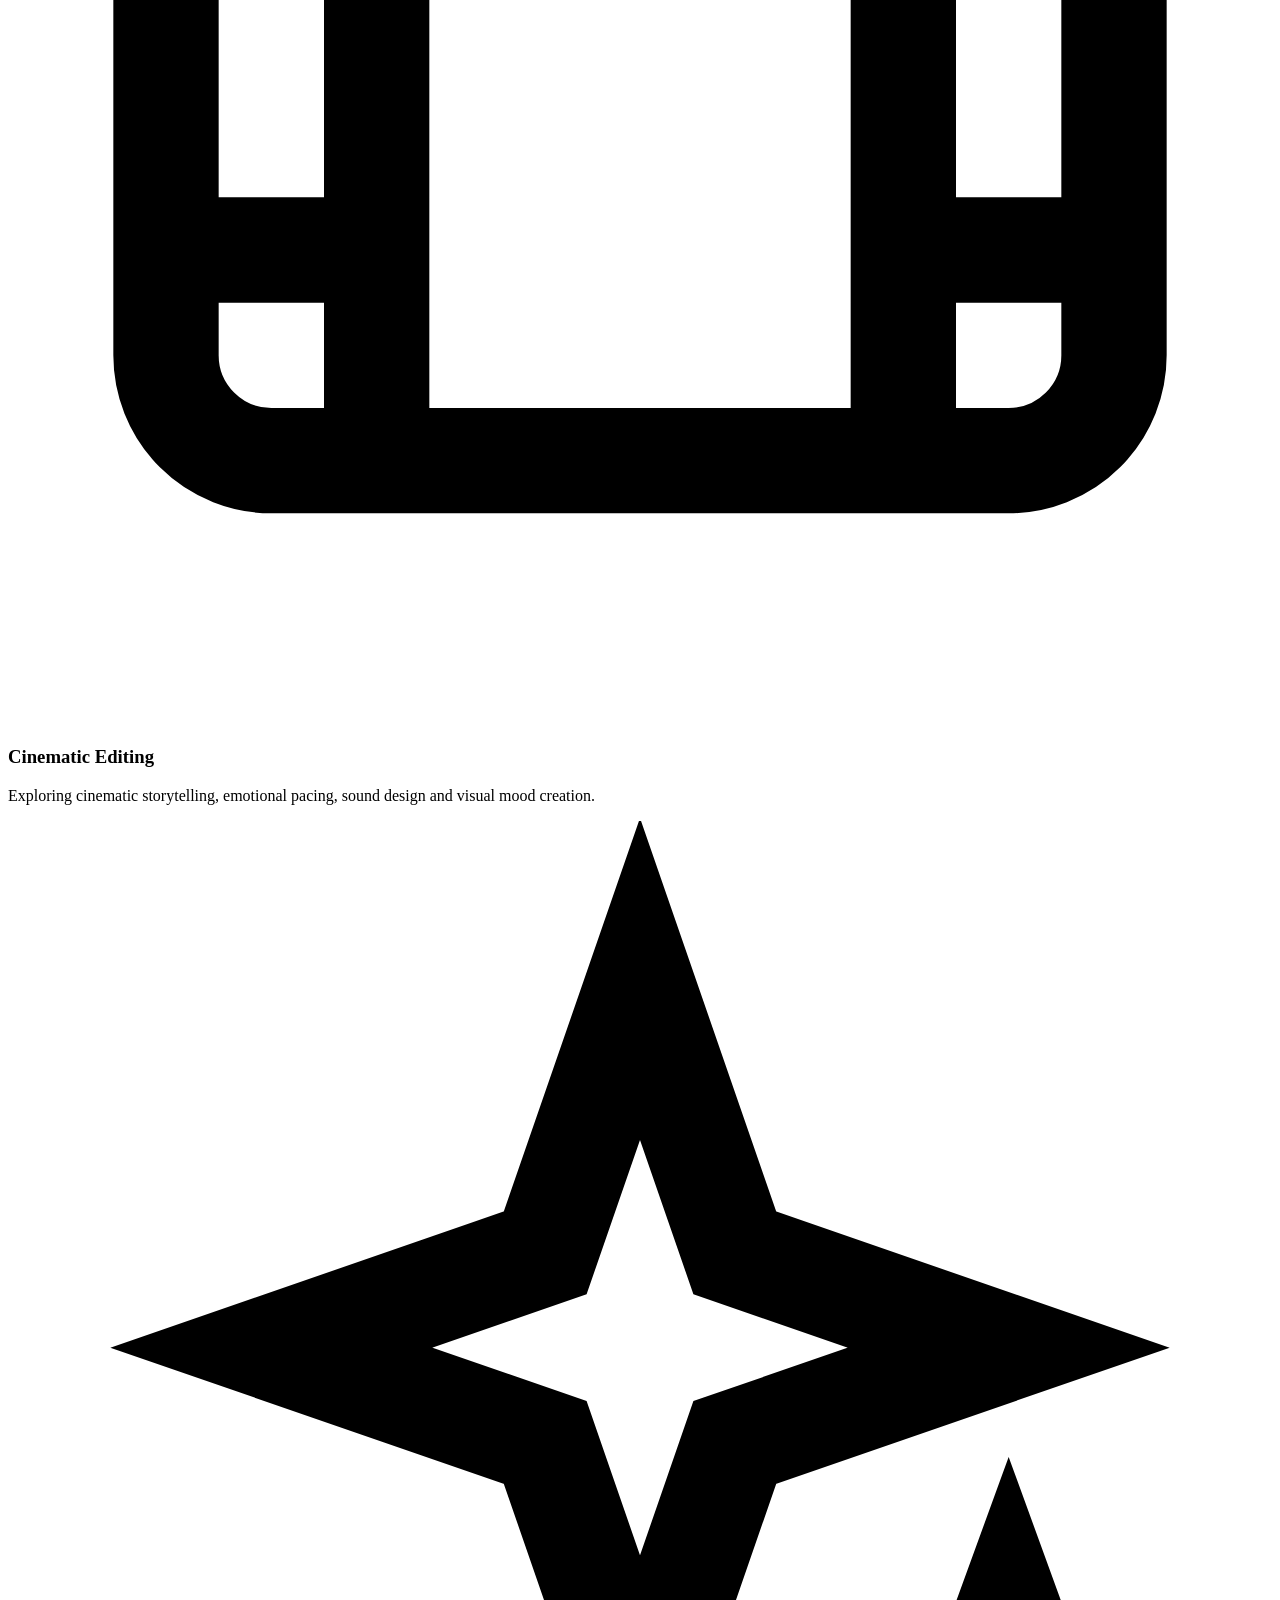
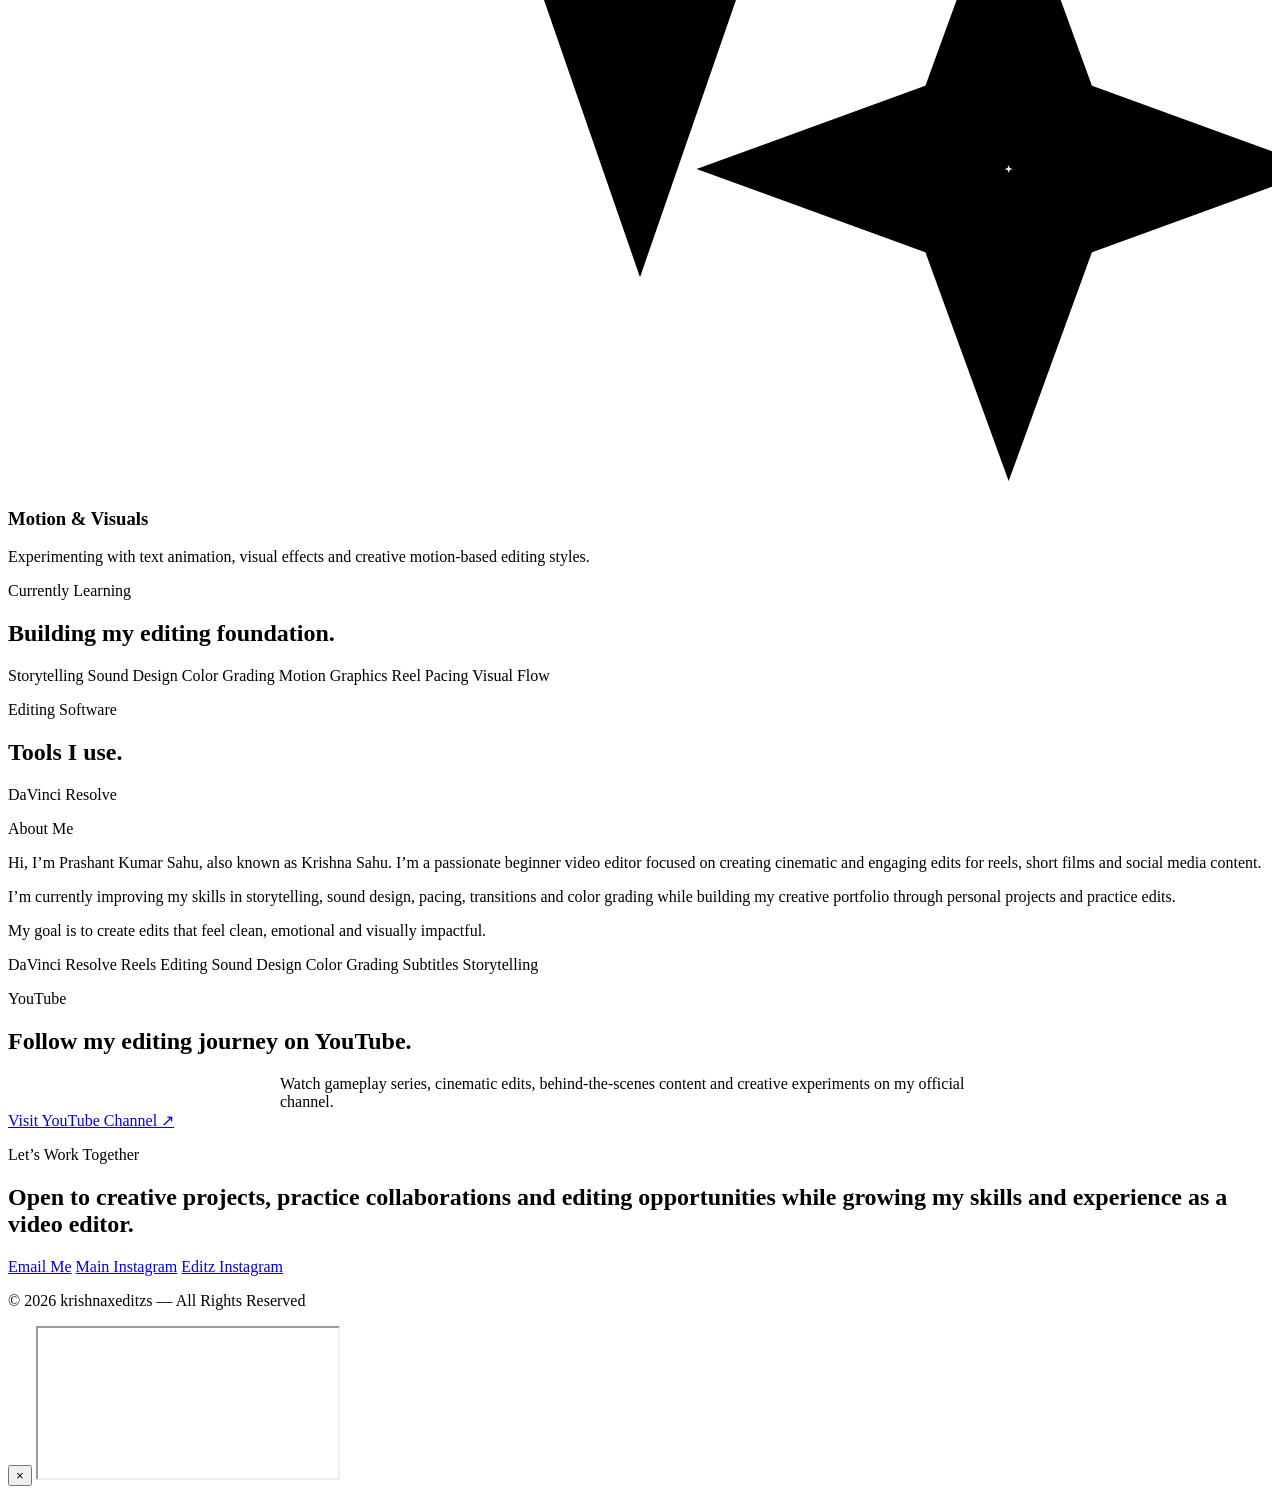
==== commit aa65cfc9: "Add project card for 'Rise Of Narsimha' trailer" ====
--- a/index.html
+++ b/index.html
@@ -116,7 +116,7 @@
               role="button"
               tabindex="0"
               aria-label="Open featured video"
-              onclick="openVideo('https://www.youtube.com/embed/2SiFcVLpPB8')"
+              onclick="openVideo('https://www.youtube.com/embed/LxF-CPgKEtc')"
             >
               <div class="play-btn">▶</div>
               <div class="preview-info">
@@ -166,7 +166,7 @@
                 role="button"
                 tabindex="0"
                 aria-label="Open project video"
-                onclick="openVideo('https://www.youtube.com/embed/yXLHQRRutcE')"
+                onclick="openVideo('https://www.youtube.com/embed/Mrjjy4MNqrY')"
               >
                 <img src="images/Project3.png" alt="Reel edit" loading="lazy" />
               </div>
@@ -186,7 +186,7 @@
                 role="button"
                 tabindex="0"
                 aria-label="Open project video"
-                onclick="openVideo('https://www.youtube.com/embed/7r-OnyXQh6k')"
+                onclick="openVideo('https://www.youtube.com/embed/sB_9Ooc5uV8')"
               >
                 <img
                   src="images/Project2.png"
@@ -203,6 +203,30 @@
                 </p>
               </div>
             </article>
+            
+            <article class="project-card">
+              <div
+                  class="project-thumb"
+                  role="button"
+                  tabindex="0"
+                  aria-label="Open project video"
+                  onclick="openVideo('https://www.youtube.com/embed/WW9X43_Ks54')"
+                >
+                  <img
+                    src="images/Project4.png"
+                    alt="Rise Of Narsimha"
+                    loading="lazy"
+                  />
+                  </div>
+                  <div class="project-info">
+                    <p class="mini-title">Rise Of Narsimha - EP 1 - Trailer</p>
+                    <h3>A Minecraft Gun Movie Series</h3>
+                    <p data-cursor="text">
+                      A mysterious, engaging series watch it and think 
+                      What will Going to happen next ? Check the episode 1 also.
+                    </p>
+                  </div>
+                </article>
           </div>
         </div>
       </section>
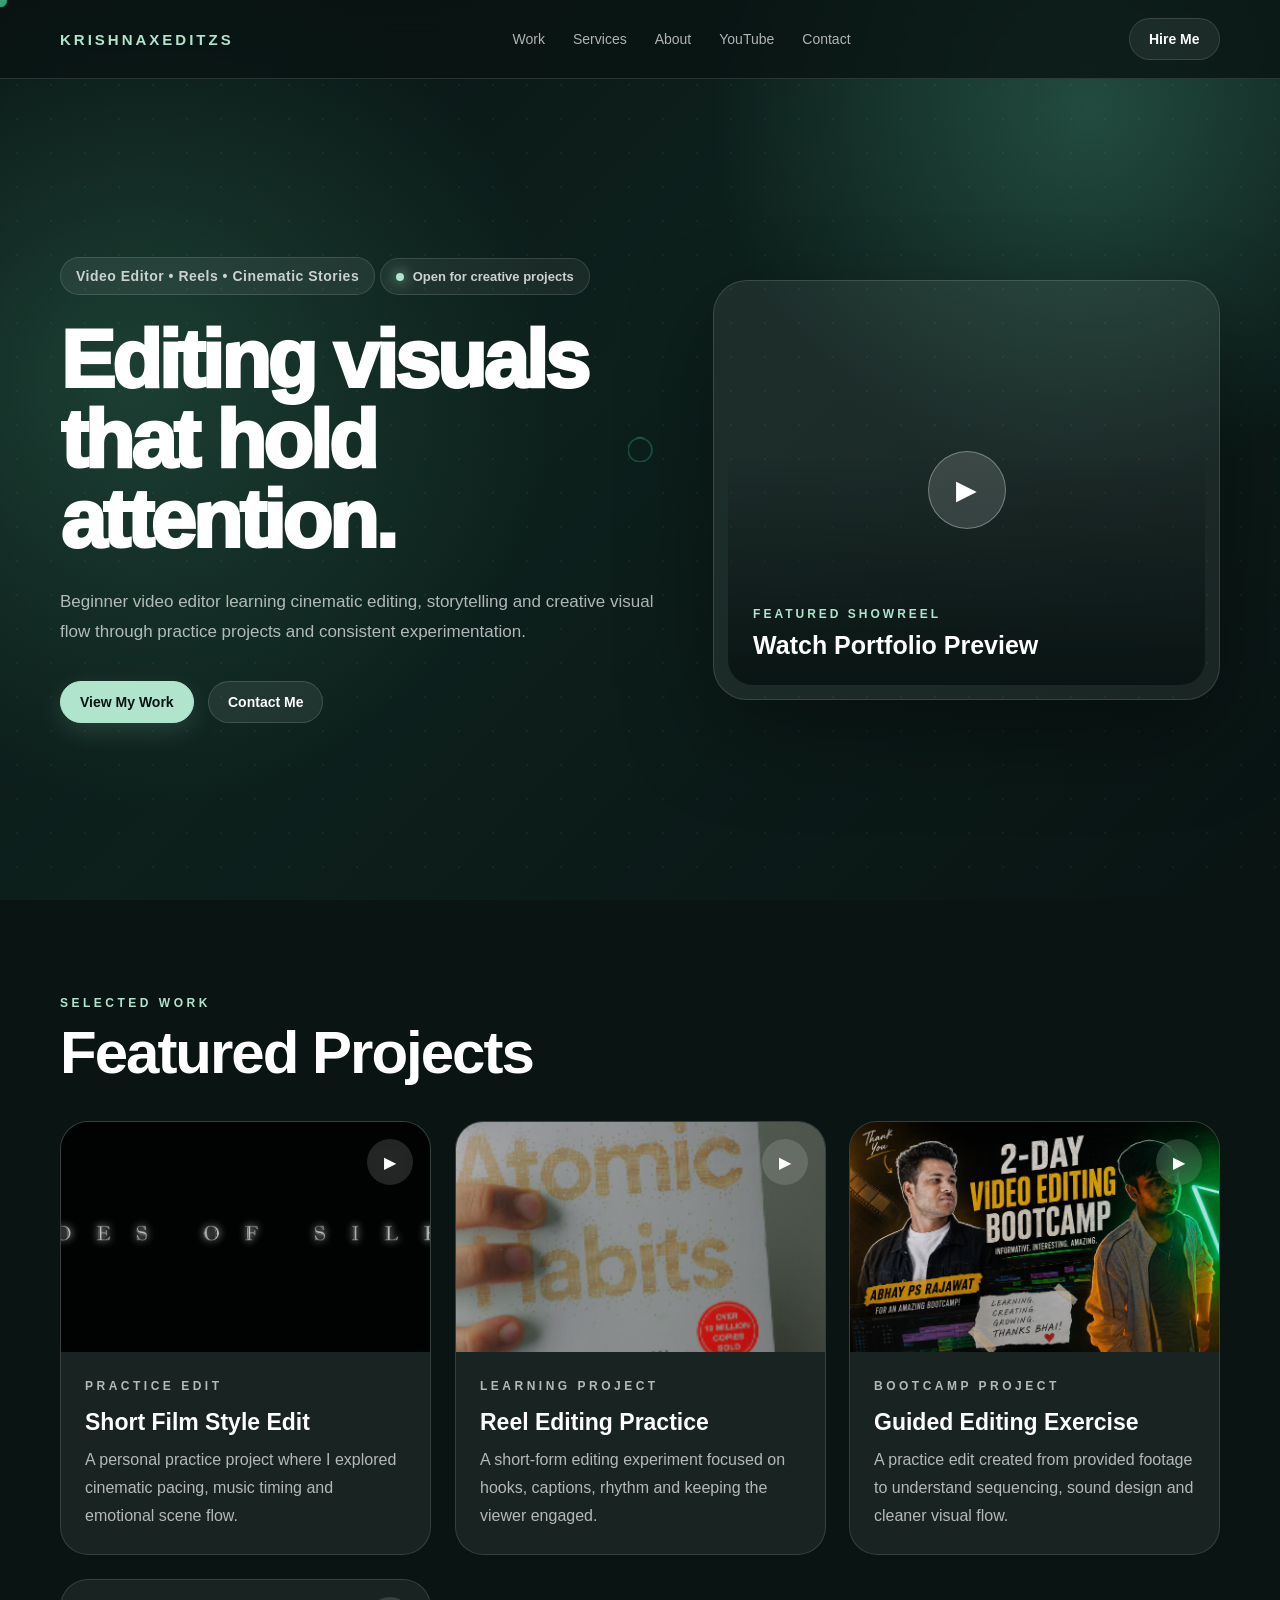
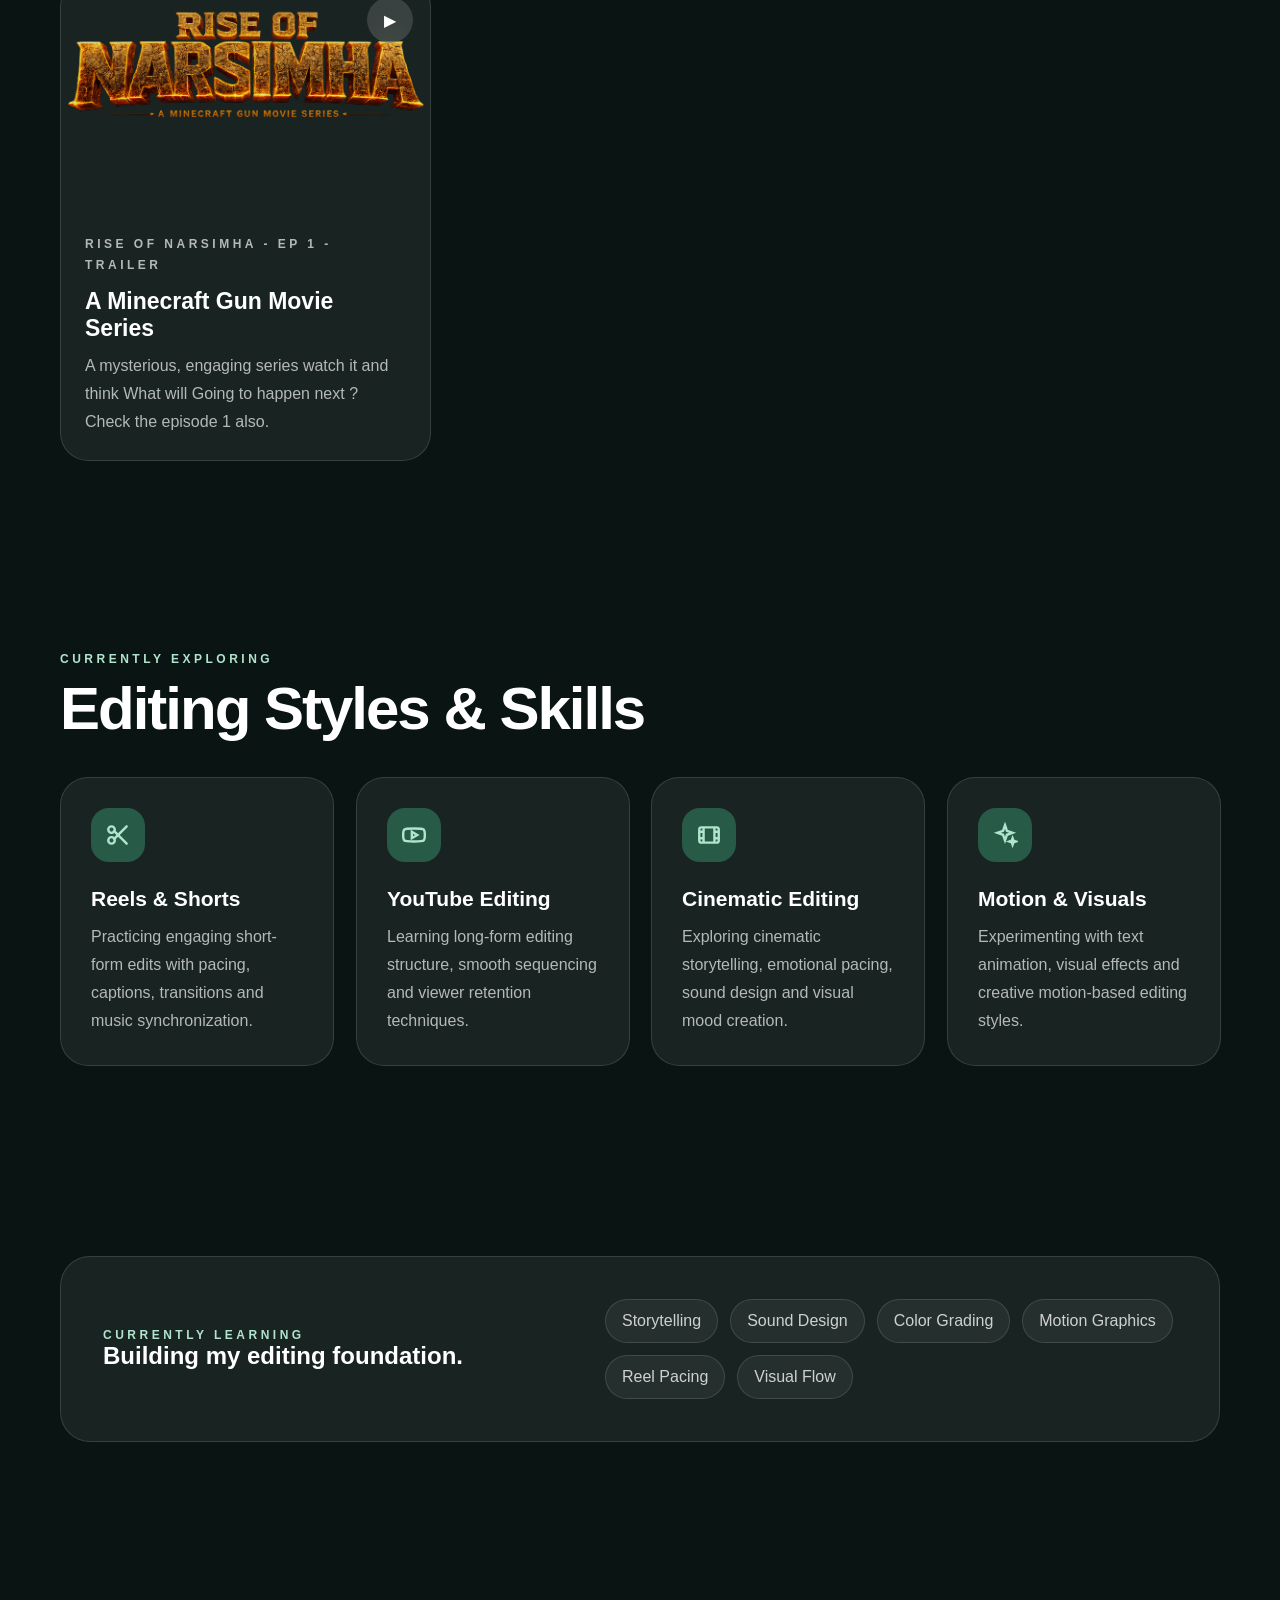
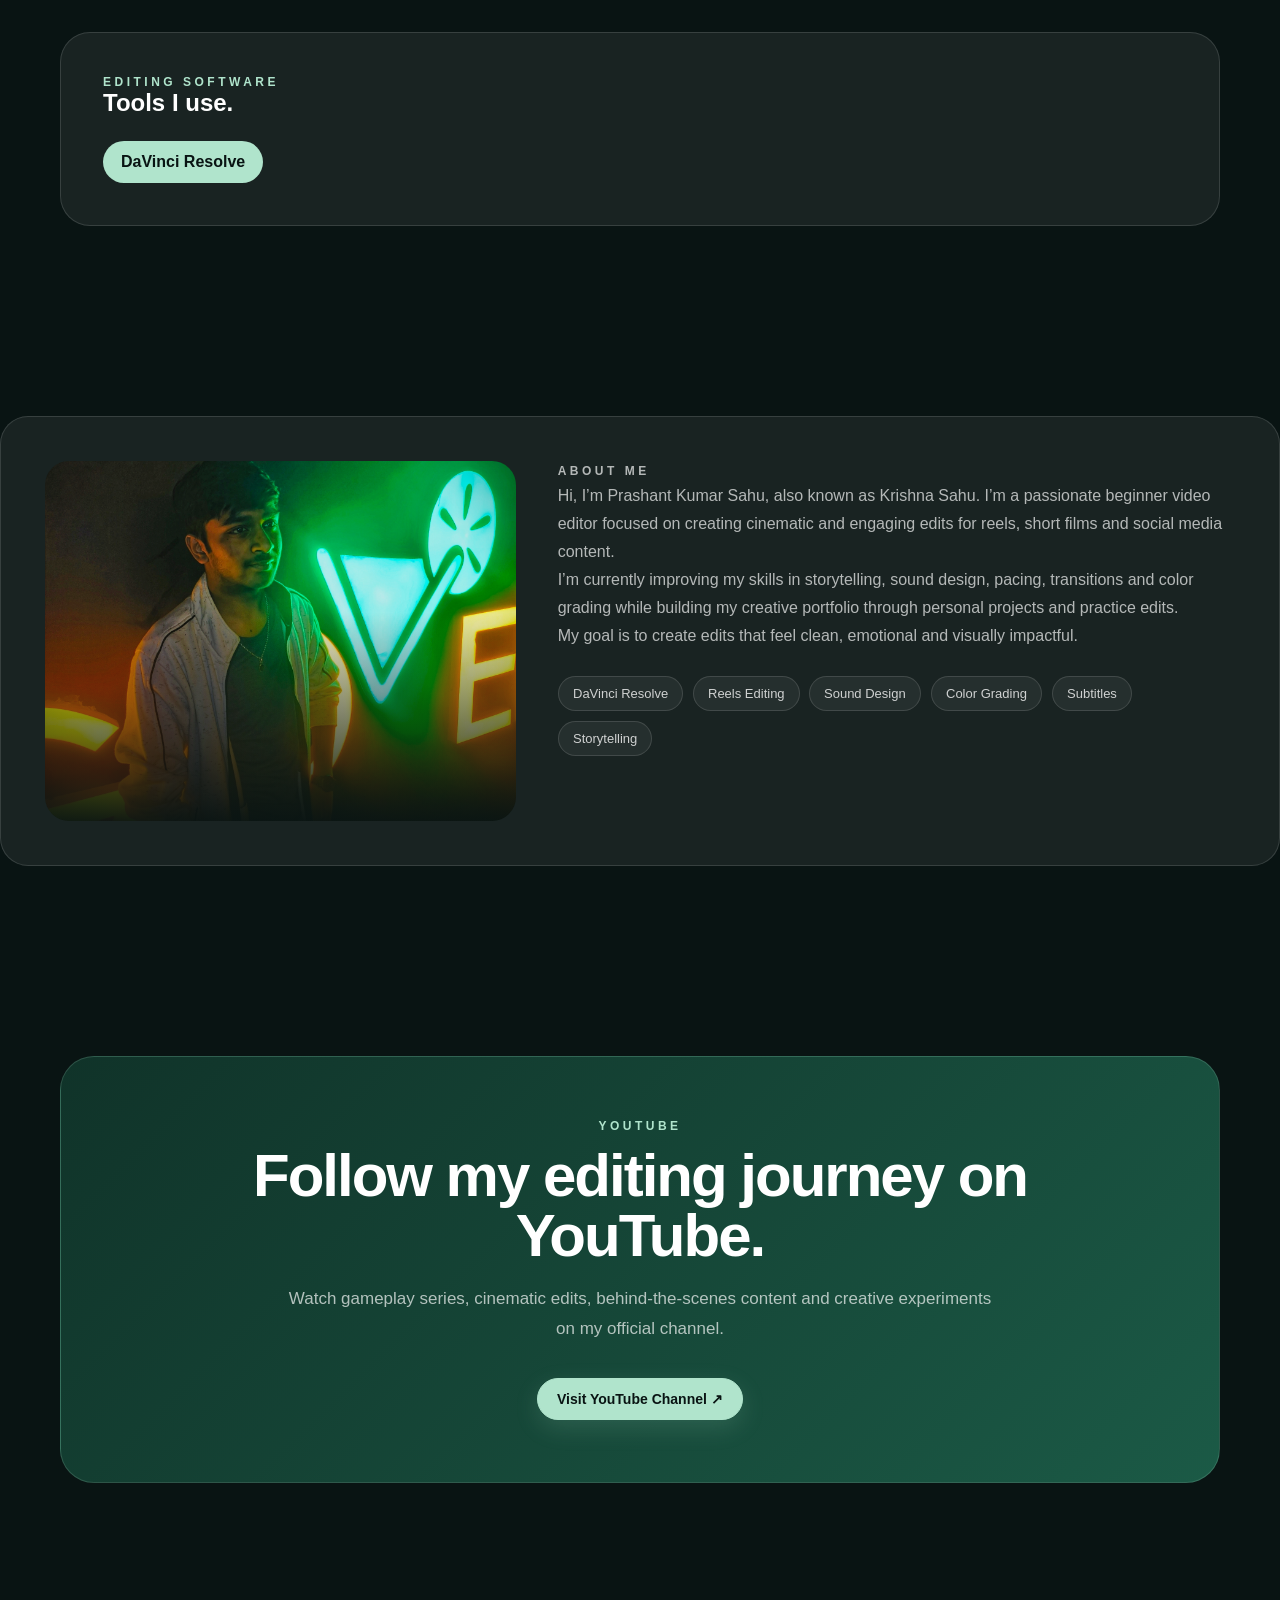
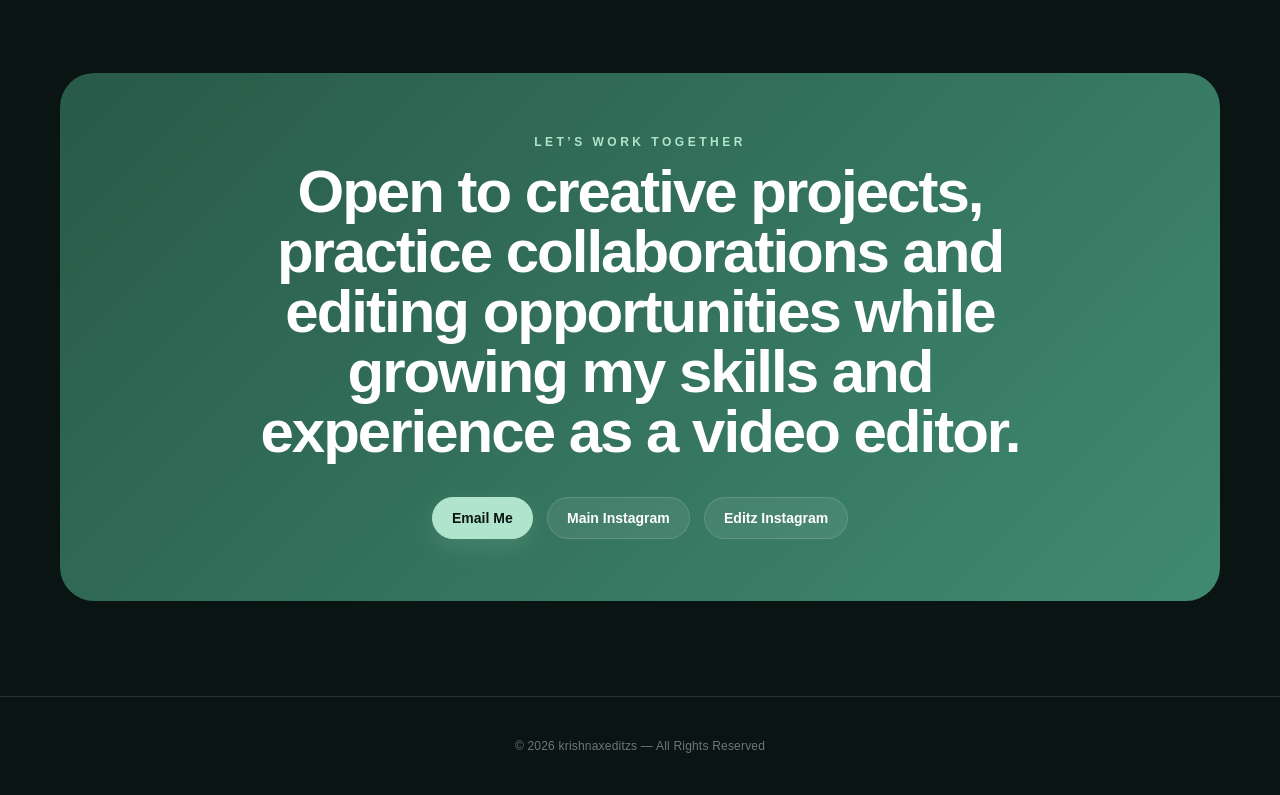
==== commit 9f8019d8: "Update video links in index.html" ====
--- a/index.html
+++ b/index.html
@@ -116,7 +116,7 @@
               role="button"
               tabindex="0"
               aria-label="Open featured video"
-              onclick="openVideo('https://www.youtube.com/embed/LxF-CPgKEtc')"
+              onclick="openVideo('https://www.youtube.com/embed/2SiFcVLpPB8')"
             >
               <div class="play-btn">▶</div>
               <div class="preview-info">
@@ -166,7 +166,7 @@
                 role="button"
                 tabindex="0"
                 aria-label="Open project video"
-                onclick="openVideo('https://www.youtube.com/embed/Mrjjy4MNqrY')"
+                onclick="openVideo('https://www.youtube.com/embed/yXLHQRRutcE')"
               >
                 <img src="images/Project3.png" alt="Reel edit" loading="lazy" />
               </div>
@@ -186,7 +186,7 @@
                 role="button"
                 tabindex="0"
                 aria-label="Open project video"
-                onclick="openVideo('https://www.youtube.com/embed/sB_9Ooc5uV8')"
+                onclick="openVideo('https://www.youtube.com/embed/7r-OnyXQh6k')"
               >
                 <img
                   src="images/Project2.png"
@@ -203,7 +203,7 @@
                 </p>
               </div>
             </article>
-            
+
             <article class="project-card">
               <div
                   class="project-thumb"
@@ -227,10 +227,9 @@
                     </p>
                   </div>
                 </article>
-          </div>
-        </div>
-      </section>
-
+              </div>
+            </div>
+          </section>
       <section id="services" class="section-padding">
         <div class="container">
           <div class="section-heading">
--- a/style.css
+++ b/style.css
@@ -1,159 +1,1153 @@
-document.addEventListener("DOMContentLoaded", function () {
-  const modal = document.getElementById("videoModal");
-  const frame = document.getElementById("videoFrame");
-  const header = document.querySelector(".site-header");
-  const aboutCard = document.querySelector(".about-card");
-  const cursor = document.getElementById("cursor");
-  const cursorRing = document.getElementById("cursorRing");
-
-  const isTouchDevice =
-    window.matchMedia("(hover: none) and (pointer: coarse)").matches ||
-    (navigator.maxTouchPoints > 0 &&
-      window.matchMedia("(max-width: 1024px)").matches);
-
-  if (isTouchDevice) {
-    document.documentElement.classList.add("touch-device");
-
-    if (cursor) cursor.remove();
-    if (cursorRing) cursorRing.remove();
-  }
-
-  window.openVideo = function (url) {
-    if (!modal || !frame) return;
-
-    frame.src = url + "?autoplay=1";
-    modal.classList.add("active");
-    document.body.classList.add("modal-open");
-  };
-
-  window.closeVideo = function () {
-    if (!modal || !frame) return;
-
-    frame.src = "";
-    modal.classList.remove("active");
-    document.body.classList.remove("modal-open");
-  };
-
-  if (modal) {
-    modal.addEventListener("click", function (event) {
-      if (event.target === modal) window.closeVideo();
-    });
-  }
-
-  document.addEventListener("keydown", function (event) {
-    if (event.key === "Escape" && modal && modal.classList.contains("active")) {
-      window.closeVideo();
-    }
-  });
-
-  document.querySelectorAll("[onclick^='openVideo']").forEach(function (item) {
-    item.addEventListener("keydown", function (event) {
-      if (event.key === "Enter" || event.key === " ") {
-        event.preventDefault();
-        item.click();
-      }
-    });
-  });
-
-  if (header) {
-    window.addEventListener(
-      "scroll",
-      function () {
-        header.classList.toggle("scrolled", window.scrollY > 40);
-      },
-      { passive: true }
-    );
-  }
-
-  if (aboutCard && "IntersectionObserver" in window) {
-    const aboutObserver = new IntersectionObserver(
-      function (entries) {
-        entries.forEach(function (entry) {
-          if (entry.isIntersecting) {
-            entry.target.classList.add("show");
-            aboutObserver.unobserve(entry.target);
-          }
-        });
-      },
-      { threshold: 0.15 }
-    );
-
-    aboutObserver.observe(aboutCard);
-  } else if (aboutCard) {
-    aboutCard.classList.add("show");
-  }
-
-  if (isTouchDevice || !cursor || !cursorRing) return;
-
-  let mouseX = window.innerWidth / 2;
-  let mouseY = window.innerHeight / 2;
-  let ringX = mouseX;
-  let ringY = mouseY;
-
-  const hoverItems =
-    "a, button, h1, h2, h3, p, span, .project-thumb, .video-preview, .about-image, .software-pills span";
-
-  function isHeadingTarget(element) {
-    return (
-      element.tagName === "H1" ||
-      element.tagName === "H2" ||
-      element.tagName === "H3" ||
-      element.getAttribute("data-cursor") === "heading" ||
-      element.classList.contains("brand")
-    );
-  }
-
-  function removeCursorState() {
-    cursor.classList.remove("cursor-hover-text", "cursor-hover-heading");
-    cursorRing.classList.remove("cursor-hover-text", "cursor-hover-heading");
-  }
-
-  document.addEventListener("mousemove", function (event) {
-    mouseX = event.clientX;
-    mouseY = event.clientY;
-
-    cursor.style.left = mouseX + "px";
-    cursor.style.top = mouseY + "px";
-  });
-
-  document.addEventListener("mouseleave", removeCursorState);
-
-  function animateCursorRing() {
-    ringX += (mouseX - ringX) * 0.15;
-    ringY += (mouseY - ringY) * 0.15;
-
-    cursorRing.style.left = ringX + "px";
-    cursorRing.style.top = ringY + "px";
-
-    requestAnimationFrame(animateCursorRing);
-  }
-
-  animateCursorRing();
-
-  document.addEventListener("mouseover", function (event) {
-    const target = event.target.closest(hoverItems);
-    if (!target) return;
-
-    removeCursorState();
-
-    if (isHeadingTarget(target)) {
-      cursor.classList.add("cursor-hover-heading");
-      cursorRing.classList.add("cursor-hover-heading");
-    } else {
-      cursor.classList.add("cursor-hover-text");
-      cursorRing.classList.add("cursor-hover-text");
-    }
-  });
-
-  document.addEventListener("mouseout", function (event) {
-    if (event.target.closest(hoverItems)) {
-      removeCursorState();
-    }
-  });
-});
-
-const year = document.getElementById("currentYear");
-
-if (year) {
-  year.textContent = new Date().getFullYear();
-}
+:root {
+  --dark: #091413;
+  --deep: #285a48;
+  --green: #408a71;
+  --mint: #b0e4cc;
+  --white: #ffffff;
+  --muted: rgba(255, 255, 255, 0.68);
+  --line: rgba(255, 255, 255, 0.13);
+  --glass: rgba(255, 255, 255, 0.065);
+}
+* {
+  margin: 0;
+  padding: 0;
+  box-sizing: border-box;
+}
+
+html {
+  scroll-behavior: smooth;
+}
+
+body {
+  font-family: Inter, Arial, Helvetica, sans-serif;
+  background: var(--dark);
+  color: var(--white);
+  overflow-x: hidden;
+  cursor: none;
+}
+
+body::before {
+  content: "";
+  position: fixed;
+  inset: 0;
+  z-index: -2;
+  background:
+    radial-gradient(
+      circle at 85% 12%,
+      rgba(64, 138, 113, 0.42),
+      transparent 28%
+    ),
+    radial-gradient(circle at 10% 42%, rgba(40, 90, 72, 0.58), transparent 34%),
+    linear-gradient(135deg, #091413 0%, #0d201c 45%, #091413 100%);
+}
+
+body::after {
+  content: "";
+  position: fixed;
+  inset: 0;
+  z-index: -1;
+  opacity: 0.22;
+  pointer-events: none;
+  background-image: radial-gradient(
+    rgba(176, 228, 204, 0.25) 1px,
+    transparent 1px
+  );
+  background-size: 34px 34px;
+}
+
+a {
+  color: inherit;
+  text-decoration: none;
+}
+
+img {
+  width: 100%;
+  display: block;
+}
+
+.container {
+  width: min(1160px, calc(100% - 40px));
+  margin: auto;
+}
+
+.section-padding {
+  padding: 95px 0;
+}
+.site-header {
+  position: sticky;
+  top: 0;
+  z-index: 50;
+  background: rgba(9, 20, 19, 0.78);
+  border-bottom: 1px solid var(--line);
+  backdrop-filter: blur(18px);
+  transition:
+    background 0.25s ease,
+    box-shadow 0.25s ease;
+}
+
+.site-header.scrolled {
+  background: rgba(5, 14, 13, 0.92);
+  box-shadow: 0 10px 35px rgba(0, 0, 0, 0.28);
+  backdrop-filter: blur(22px);
+}
+
+.nav {
+  height: 78px;
+  display: flex;
+  align-items: center;
+  justify-content: space-between;
+  gap: 24px;
+  transition: height 0.2s ease;
+}
+
+.site-header.scrolled .nav {
+  height: 68px;
+}
+
+.brand {
+  color: var(--mint);
+  font-size: 15px;
+  font-weight: 900;
+  letter-spacing: 3px;
+  text-transform: uppercase;
+}
+
+.nav-links {
+  display: flex;
+  align-items: center;
+  gap: 28px;
+  color: var(--muted);
+  font-size: 14px;
+}
+
+.nav-links a:hover {
+  color: var(--white);
+}
+.nav-btn,
+.btn {
+  display: inline-flex;
+  align-items: center;
+  justify-content: center;
+  padding: 12px 19px;
+  border-radius: 999px;
+  font-size: 14px;
+  font-weight: 800;
+  border: 1px solid var(--line);
+  transition:
+    transform 0.2s cubic-bezier(0.25, 1, 0.5, 1),
+    border-color 0.2s ease,
+    background 0.2s ease,
+    box-shadow 0.2s ease;
+  will-change: transform;
+}
+
+.nav-btn,
+.ghost-btn {
+  background: var(--glass);
+  color: var(--white);
+}
+
+.primary-btn {
+  background: var(--mint);
+  color: var(--dark);
+  border-color: var(--mint);
+  box-shadow: 0 8px 24px rgba(176, 228, 204, 0.15);
+}
+
+.ghost-btn {
+  background: rgba(255, 255, 255, 0.08);
+  border: 1px solid rgba(255, 255, 255, 0.14);
+  color: var(--white);
+}
+
+.nav-btn:hover,
+.btn:hover {
+  transform: translateY(-2px) scale(1.025);
+  border-color: rgba(255, 255, 255, 0.38);
+}
+
+.primary-btn:hover {
+  box-shadow:
+    0 0 20px rgba(176, 228, 204, 0.4),
+    0 0 40px rgba(176, 228, 204, 0.2);
+  border-color: #ffffff;
+}
+
+.ghost-btn:hover {
+  background: rgba(255, 255, 255, 0.14);
+  border-color: rgba(255, 255, 255, 0.6);
+  box-shadow:
+    0 0 15px rgba(255, 255, 255, 0.15),
+    0 0 30px rgba(255, 255, 255, 0.05);
+}
+
+.nav-btn:hover {
+  border-color: var(--mint);
+  box-shadow: 0 0 18px rgba(176, 228, 204, 0.25);
+}
+
+.nav-btn:active,
+.btn:active {
+  transform: translateY(0) scale(0.98);
+}
+.hero {
+  min-height: calc(100vh - 78px);
+  display: flex;
+  align-items: center;
+}
+
+.hero-grid {
+  display: grid;
+  grid-template-columns: 1.08fr 0.92fr;
+  gap: 58px;
+  align-items: center;
+}
+
+.availability-badge {
+  display: inline-flex;
+  align-items: center;
+  gap: 9px;
+  padding: 10px 15px;
+  margin-bottom: 18px;
+  border-radius: 999px;
+  border: 1px solid var(--line);
+  background: rgba(255, 255, 255, 0.06);
+  color: rgba(255, 255, 255, 0.78);
+  font-size: 13px;
+  font-weight: 700;
+}
+
+.availability-badge span {
+  width: 8px;
+  height: 8px;
+  background: var(--mint);
+  border-radius: 50%;
+  box-shadow: 0 0 14px var(--mint);
+}
+
+.mini-title {
+  color: var(--mint);
+  text-transform: uppercase;
+  letter-spacing: 3.5px;
+  font-size: 12px;
+  font-weight: 900;
+}
+
+.hero-content .mini-title {
+  display: inline-block;
+  padding: 10px 15px;
+  border: 1px solid var(--line);
+  border-radius: 999px;
+  background: var(--glass);
+  color: rgba(255, 255, 255, 0.76);
+  margin-bottom: 25px;
+  text-transform: none;
+  letter-spacing: 0.5px;
+  font-size: 14px;
+}
+
+.hero-content h1 {
+  display: inline-block;
+  max-width: 100%;
+}
+
+h1 {
+  max-width: 720px;
+  font-size: clamp(44px, 6.7vw, 82px);
+  line-height: 0.98;
+  letter-spacing: -3.5px;
+  font-weight: 950;
+}
+
+.hero-text {
+  max-width: 610px;
+  color: var(--muted);
+  font-size: 17px;
+  line-height: 1.75;
+  margin-top: 26px;
+}
+
+.hero-buttons {
+  display: flex;
+  flex-wrap: wrap;
+  gap: 14px;
+  margin-top: 35px;
+}
+.showreel-card {
+  border: 1px solid var(--line);
+  background: var(--glass);
+  border-radius: 34px;
+  padding: 14px;
+  box-shadow: 0 35px 90px rgba(0, 0, 0, 0.34);
+}
+
+.video-preview {
+  min-height: 390px;
+  border-radius: 25px;
+  overflow: hidden;
+  cursor: none;
+  position: relative;
+  background:
+    linear-gradient(to top, rgba(9, 20, 19, 0.96), transparent 58%),
+    url("images/Logo.png") center/cover;
+}
+
+.play-btn {
+  position: absolute;
+  left: 50%;
+  top: 50%;
+  transform: translate(-50%, -50%);
+  width: 78px;
+  height: 78px;
+  border-radius: 50%;
+  display: grid;
+  place-items: center;
+  background: rgba(255, 255, 255, 0.14);
+  border: 1px solid rgba(255, 255, 255, 0.32);
+  backdrop-filter: blur(14px);
+  font-size: 27px;
+}
+
+.preview-info {
+  position: absolute;
+  left: 25px;
+  right: 25px;
+  bottom: 25px;
+}
+
+.preview-info p {
+  color: var(--mint);
+  font-size: 12px;
+  text-transform: uppercase;
+  letter-spacing: 3px;
+  font-weight: 900;
+  margin-bottom: 10px;
+}
+
+.preview-info h3 {
+  font-size: 25px;
+}
+.section-heading {
+  max-width: 780px;
+  margin-bottom: 38px;
+  display: flex;
+  flex-direction: column;
+  align-items: flex-start;
+}
+
+.section-heading h2,
+.software-card h2 {
+  display: inline-block;
+  max-width: 100%;
+}
+
+.section-heading h2,
+.about-content h2,
+.contact-card h2 {
+  font-size: clamp(34px, 5vw, 60px);
+  line-height: 1;
+  letter-spacing: -2px;
+  margin-top: 13px;
+}
+
+.section-subtitle {
+  color: var(--muted);
+  line-height: 1.7;
+  margin-top: 16px;
+}
+.project-grid {
+  display: grid;
+  grid-template-columns: repeat(3, 2fr);
+  gap: 24px;
+}
+
+.project-card,
+.service-card,
+.about-card,
+.learning-card,
+.software-card {
+  background: var(--glass);
+  border: 1px solid var(--line);
+  border-radius: 28px;
+  overflow: hidden;
+}
+
+.project-card {
+  transition:
+    transform 0.18s ease,
+    border-color 0.18s ease,
+    background 0.18s ease;
+  will-change: transform;
+}
+
+.project-card:hover {
+  transform: translateY(-5px);
+  border-color: rgba(255, 255, 255, 0.22);
+}
+
+.project-thumb {
+  aspect-ratio: 16 / 10;
+  overflow: hidden;
+  position: relative;
+  cursor: none;
+}
+
+.project-thumb img {
+  height: 100%;
+  object-fit: cover;
+  opacity: 0.9;
+  transition: transform 0.6s ease;
+}
+
+.project-card:hover .project-thumb img {
+  transform: scale(1.08);
+}
+
+.project-thumb::before {
+  content: "";
+  position: absolute;
+  inset: 0;
+  z-index: 1;
+  background: linear-gradient(
+    120deg,
+    transparent 0%,
+    rgba(255, 255, 255, 0.18) 45%,
+    transparent 70%
+  );
+  transform: translateX(-120%);
+  transition: transform 0.55s ease;
+}
+
+.project-card:hover .project-thumb::before {
+  transform: translateX(120%);
+}
+
+.project-thumb::after {
+  content: "▶";
+  position: absolute;
+  right: 17px;
+  top: 17px;
+  width: 46px;
+  height: 46px;
+  display: grid;
+  place-items: center;
+  border-radius: 50%;
+  background: rgba(255, 255, 255, 0.14);
+  backdrop-filter: blur(12px);
+  z-index: 2;
+  transition:
+    transform 0.2s ease,
+    background 0.2s ease;
+}
+
+.project-card:hover .project-thumb::after {
+  transform: scale(1.1);
+  background: rgba(176, 228, 204, 0.22);
+}
+
+.project-info {
+  padding: 24px;
+}
+
+.project-info h3 {
+  margin: 12px 0 10px;
+  font-size: 23px;
+}
+
+.project-info p,
+.service-card p,
+.about-content p,
+.hero-text {
+  width: 100% !important;
+  max-width: 100%;
+  display: block !important;
+  color: var(--muted);
+  line-height: 1.75;
+}
+.service-grid {
+  display: grid;
+  grid-template-columns: repeat(4, 1fr);
+  gap: 22px;
+}
+
+.service-card {
+  padding: 30px;
+  transition:
+    transform 0.18s ease,
+    border-color 0.18s ease,
+    background 0.18s ease,
+    box-shadow 0.18s ease;
+  will-change: transform;
+}
+
+.service-card:hover {
+  transform: translateY(-6px);
+  border-color: rgba(255, 255, 255, 0.22);
+  background: rgba(255, 255, 255, 0.08);
+  box-shadow: 0 20px 45px rgba(0, 0, 0, 0.22);
+}
+
+.service-card span {
+  width: 54px;
+  height: 54px;
+  display: grid;
+  place-items: center;
+  background: var(--deep);
+  color: var(--mint);
+  border-radius: 18px;
+  font-size: 24px;
+  margin-bottom: 25px;
+  transition:
+    transform 0.18s ease,
+    background 0.18s ease;
+}
+
+.service-card span svg {
+  width: 26px;
+  height: 26px;
+  stroke-width: 2.2;
+}
+
+.service-card:hover span {
+  transform: scale(1.08);
+  background: var(--green);
+}
+
+.service-card h3 {
+  font-size: 21px;
+  margin-bottom: 12px;
+}
+
+.about-card {
+  display: grid;
+  grid-template-columns: 0.82fr 1.18fr;
+  gap: 42px;
+  padding: 44px;
+  width: 100% !important;
+
+  opacity: 1;
+  transform: translateX(0);
+
+  transition:
+    opacity 0.8s ease,
+    transform 0.8s ease,
+    border-color 0.25s ease,
+    background 0.25s ease,
+    box-shadow 0.25s ease;
+}
+
+.about-card.animate-about {
+  opacity: 0;
+  transform: translateX(-80px);
+}
+
+.about-card.animate-about.show {
+  opacity: 1;
+  transform: translateX(0);
+}
+
+.about-card.show:hover {
+  transform: translateY(-6px) scale(1.01);
+  border-color: rgba(255, 255, 255, 0.22);
+  background: rgba(255, 255, 255, 0.08);
+  box-shadow: 0 25px 50px rgba(0, 0, 0, 0.22);
+}
+
+.about-image {
+  min-height: 360px;
+  border-radius: 24px;
+  background:
+    linear-gradient(to top, rgba(9, 20, 19, 0.96), transparent 58%),
+    url("images/my_image.jpg") center/cover;
+}
+
+.skills {
+  display: flex;
+  flex-wrap: wrap;
+  gap: 10px;
+  margin-top: 26px;
+}
+
+.skills span {
+  padding: 9px 14px;
+  border-radius: 999px;
+  background: rgba(255, 255, 255, 0.055);
+  border: 1px solid var(--line);
+  color: rgba(255, 255, 255, 0.78);
+  font-size: 13px;
+  transition:
+    transform 0.18s ease,
+    background 0.18s ease,
+    border-color 0.18s ease,
+    color 0.18s ease;
+  will-change: transform;
+}
+
+.skills span:hover {
+  transform: translateY(-3px);
+  background: rgba(176, 228, 204, 0.12);
+  border-color: rgba(176, 228, 204, 0.35);
+  color: var(--mint);
+}
+.learning-card {
+  display: grid;
+  grid-template-columns: 0.9fr 1.1fr;
+  gap: 34px;
+  align-items: center;
+  padding: 42px;
+  border-radius: 30px;
+}
+
+.learning-list {
+  display: flex;
+  flex-wrap: wrap;
+  gap: 12px;
+}
+
+.learning-list span {
+  padding: 12px 16px;
+  border-radius: 999px;
+  border: 1px solid var(--line);
+  background: rgba(255, 255, 255, 0.055);
+  color: rgba(255, 255, 255, 0.78);
+  transition:
+    transform 0.18s ease,
+    color 0.18s ease,
+    border-color 0.18s ease,
+    background 0.18s ease;
+}
+
+.learning-list span:hover {
+  transform: translateY(-4px);
+  color: var(--mint);
+  border-color: rgba(176, 228, 204, 0.35);
+  background: rgba(176, 228, 204, 0.1);
+}
+
+.software-card {
+  padding: 42px;
+  border-radius: 30px;
+}
+
+.software-pills {
+  margin-top: 24px;
+  display: flex;
+  gap: 12px;
+  flex-wrap: wrap;
+}
+
+.software-pills span {
+  padding: 12px 18px;
+  border-radius: 999px;
+  background: var(--mint);
+  color: var(--dark);
+  font-weight: 900;
+}
+.contact-card {
+  text-align: center;
+  padding: 62px 28px;
+  border-radius: 34px;
+  background: linear-gradient(135deg, var(--deep), var(--green));
+}
+
+.contact-card h2 {
+  max-width: 850px;
+  margin-left: auto;
+  margin-right: auto;
+}
+
+.contact-buttons {
+  display: flex;
+  justify-content: center;
+  flex-wrap: wrap;
+  gap: 14px;
+  margin-top: 35px;
+}
+footer {
+  border-top: 1px solid var(--line);
+  padding: 40px 20px;
+  display: flex;
+  justify-content: center;
+  align-items: center;
+  background: var(--dark);
+  box-sizing: border-box;
+  width: 100%;
+}
+
+footer p {
+  width: auto !important;
+  max-width: 100%;
+  text-align: center;
+  color: rgba(255, 255, 255, 0.42);
+  font-size: 12px;
+  line-height: 1.5;
+  letter-spacing: 0.2px;
+  margin: 0 !important;
+  display: inline-block !important;
+}
+.video-modal {
+  position: fixed;
+  inset: 0;
+  z-index: 100;
+  background: rgba(0, 0, 0, 0.84);
+  display: none;
+  align-items: center;
+  justify-content: center;
+  padding: 22px;
+}
+
+.video-modal.active {
+  display: flex;
+}
+
+.modal-content {
+  width: min(950px, 100%);
+  position: relative;
+  border-radius: 26px;
+  padding: 14px;
+  background: #07100f;
+  border: 1px solid var(--line);
+}
+
+.close-btn {
+  position: absolute;
+  right: 8px;
+  top: -52px;
+  width: 43px;
+  height: 43px;
+  border-radius: 50%;
+  background: rgba(255, 255, 255, 0.13);
+  border: 1px solid rgba(255, 255, 255, 0.25);
+  color: white;
+  font-size: 24px;
+  cursor: pointer;
+}
+
+iframe {
+  width: 100%;
+  aspect-ratio: 16 / 9;
+  border: 0;
+  border-radius: 18px;
+}
+.cursor {
+  position: fixed;
+  left: 0;
+  top: 0;
+  width: 15px;
+  height: 15px;
+  background-color: rgba(62, 180, 137);
+  border-radius: 50%;
+  pointer-events: none;
+  z-index: 999999;
+  transform: translate(-50%, -50%);
+  mix-blend-mode: difference;
+}
+
+.cursor-ring {
+  position: fixed;
+  left: 50%;
+  top: 50%;
+  width: 25px;
+  height: 25px;
+  border: 1px solid rgba(62, 180, 137, 0.8);
+  border-radius: 50%;
+  pointer-events: none;
+  z-index: 999998;
+  transform: translate(-50%, -50%);
+  background-color: transparent;
+  mix-blend-mode: difference;
+}
+
+.cursor,
+.cursor-ring {
+  transition:
+    width 0.28s cubic-bezier(0.25, 1, 0.5, 1),
+    height 0.28s cubic-bezier(0.25, 1, 0.5, 1),
+    background-color 0.25s ease-in-out,
+    border-color 0.25s ease-in-out,
+    opacity 0.25s ease-in-out;
+}
+
+.cursor-ring.cursor-hover-text {
+  width: 36px;
+  height: 36px;
+  border-color: #ffffff;
+  background-color: rgba(62, 180, 137);
+}
+
+.cursor-ring.cursor-hover-heading {
+  width: 40px;
+  height: 40px;
+  background-color: rgba(62, 180, 137);
+  border-color: rgba(62, 180, 137);
+}
+
+.cursor.cursor-hover-heading {
+  opacity: 0;
+}
+
+.cursor.cursor-hover-text {
+  opacity: 0;
+}
+
+a,
+button,
+.project-card,
+.project-thumb,
+.video-preview,
+.service-card,
+.skills span,
+.contact-card {
+  cursor: none !important;
+}
+@media (max-width: 930px) {
+  .hero-grid,
+  .about-card {
+    grid-template-columns: 1fr;
+  }
+
+  .project-grid,
+  .service-grid {
+    grid-template-columns: repeat(2, 1fr);
+  }
+
+  .nav-links {
+    display: none;
+  }
+}
+
+@media (max-width: 768px) {
+  .container {
+    width: min(100% - 28px, 1160px);
+  }
+
+  .section-padding {
+    padding: 64px 0;
+  }
+
+  .site-header {
+    background: rgba(9, 20, 19, 0.92);
+  }
+
+  .nav {
+    height: 70px;
+  }
+
+  .brand {
+    font-size: 13px;
+    letter-spacing: 2.2px;
+  }
+
+  .nav-links {
+    display: none;
+  }
+
+  .nav-btn {
+    display: inline-flex;
+    width: auto;
+    padding: 11px 17px;
+    font-size: 13px;
+  }
+
+  .hero {
+    min-height: auto;
+    padding-top: 42px;
+  }
+
+  .hero-grid,
+  .about-card,
+  .learning-card {
+    grid-template-columns: 1fr;
+    gap: 34px;
+  }
+
+  h1 {
+    max-width: 100%;
+    font-size: clamp(44px, 15vw, 64px);
+    line-height: 0.98;
+    letter-spacing: -2.5px;
+  }
+
+  .hero-text {
+    max-width: 100%;
+    font-size: 15px;
+    line-height: 1.65;
+  }
+
+  .hero-buttons,
+  .contact-buttons {
+    flex-direction: column;
+  }
+
+  .hero-buttons .btn,
+  .contact-buttons .btn {
+    width: 100%;
+  }
+
+  .showreel-card {
+    border-radius: 26px;
+    padding: 10px;
+  }
+
+  .video-preview {
+    min-height: 280px;
+    border-radius: 20px;
+  }
+
+  .preview-info h3 {
+    font-size: 20px;
+  }
+
+  .project-grid,
+  .service-grid {
+    grid-template-columns: 1fr;
+  }
+
+  .project-info,
+  .service-card,
+  .software-card,
+  .learning-card,
+  .about-card {
+    padding: 26px;
+  }
+
+  .section-heading h2,
+  .about-content h2,
+  .contact-card h2 {
+    font-size: clamp(32px, 11vw, 46px);
+    line-height: 1.05;
+  }
+
+  .contact-card {
+    padding: 42px 22px;
+    border-radius: 26px;
+  }
+}
+@media (max-width: 620px) {
+  .container {
+    width: min(100% - 28px, 1160px);
+  }
+
+  .section-padding {
+    padding: 70px 0;
+  }
+
+  .project-grid,
+  .service-grid {
+    grid-template-columns: 1fr;
+  }
+
+  .nav-btn {
+    display: none;
+  }
+
+  h1 {
+    font-size: clamp(42px, 15vw, 64px);
+    line-height: 1;
+  }
+
+  .hero-text {
+    font-size: 15px;
+    line-height: 1.65;
+  }
+
+  .hero-buttons,
+  .contact-buttons {
+    flex-direction: column;
+  }
+
+  .btn,
+  .nav-btn {
+    width: 100%;
+  }
+
+  .learning-card {
+    grid-template-columns: 1fr;
+    padding: 28px;
+  }
+
+  .video-preview {
+    min-height: 310px;
+  }
+}
+
+@media (max-width: 768px) {
+  .project-card,
+  .service-card,
+  .btn,
+  .skills span {
+    transition:
+      transform 0.18s ease,
+      box-shadow 0.25s ease,
+      border-color 0.25s ease,
+      background 0.25s ease;
+  }
+
+  .project-card:active,
+  .service-card:active,
+  .btn:active,
+  .skills span:active {
+    transform: scale(0.98);
+  }
+}
+
+html.touch-device,
+html.touch-device body {
+  cursor: auto !important;
+}
+
+html.touch-device .cursor,
+html.touch-device .cursor-ring {
+  display: none !important;
+  opacity: 0 !important;
+  visibility: hidden !important;
+}
+
+/* Final compatibility polish */
+html {
+  -webkit-text-size-adjust: 100%;
+  text-size-adjust: 100%;
+  scroll-padding-top: 86px;
+}
+
+body {
+  min-height: 100svh;
+  text-rendering: optimizeLegibility;
+  -webkit-font-smoothing: antialiased;
+}
+
+body.modal-open {
+  overflow: hidden;
+}
+
+html.touch-device,
+html.touch-device body {
+  cursor: auto !important;
+}
+
+html.touch-device .cursor,
+html.touch-device .cursor-ring {
+  display: none !important;
+  opacity: 0 !important;
+  visibility: hidden !important;
+}
+
+html.touch-device a,
+html.touch-device button,
+html.touch-device .project-card,
+html.touch-device .project-thumb,
+html.touch-device .video-preview,
+html.touch-device .service-card,
+html.touch-device .skills span,
+html.touch-device .contact-card {
+  cursor: auto !important;
+}
+
+body,
+h1,
+h2,
+h3,
+p,
+span,
+a,
+button,
+.project-card,
+.service-card,
+.learning-card,
+.software-card,
+.contact-card {
+  -webkit-user-select: none;
+  user-select: none;
+  -webkit-touch-callout: none;
+  -webkit-tap-highlight-color: transparent;
+}
+
+input,
+textarea {
+  -webkit-user-select: text;
+  user-select: text;
+}
+
+a,
+button,
+.project-thumb,
+.video-preview {
+  touch-action: manipulation;
+}
+
+button,
+.project-thumb,
+.video-preview {
+  border: 0;
+}
+
+a:focus-visible,
+button:focus-visible,
+.project-thumb:focus-visible,
+.video-preview:focus-visible {
+  outline: 2px solid var(--mint);
+  outline-offset: 4px;
+}
+
+.video-preview,
+.project-thumb,
+.btn,
+.nav-btn,
+.skills span,
+.learning-list span {
+  -webkit-tap-highlight-color: transparent;
+}
+
+@supports (height: 100dvh) {
+  .hero {
+    min-height: calc(100dvh - 78px);
+  }
+}
+
+@media (max-width: 380px) {
+  .container {
+    width: min(100% - 24px, 1160px);
+  }
+
+  .brand {
+    font-size: 12px;
+    letter-spacing: 1.8px;
+  }
+
+  h1 {
+    font-size: clamp(38px, 14vw, 58px);
+  }
+
+  .learning-list span,
+  .skills span {
+    font-size: 12px;
+  }
+}
+
+@media (prefers-reduced-motion: reduce) {
+  html {
+    scroll-behavior: auto;
+  }
+
+  *,
+  *::before,
+  *::after {
+    animation-duration: 0.001ms !important;
+    animation-iteration-count: 1 !important;
+    transition-duration: 0.001ms !important;
+  }
+}
+
+.youtube-card-section{
+  background:linear-gradient(135deg,#103329,#1b5a46);
+  border:1px solid rgba(176,228,204,.18);
+}
+.youtube-card-section .primary-btn:hover{
+  transform:translateY(-3px) scale(1.03);
+}
+.nav-links a{
+  transition:color .25s ease;
+}
+.project-card,.service-card,.about-card{
+  transition:transform .25s ease,box-shadow .25s ease,border-color .25s ease;
+}
